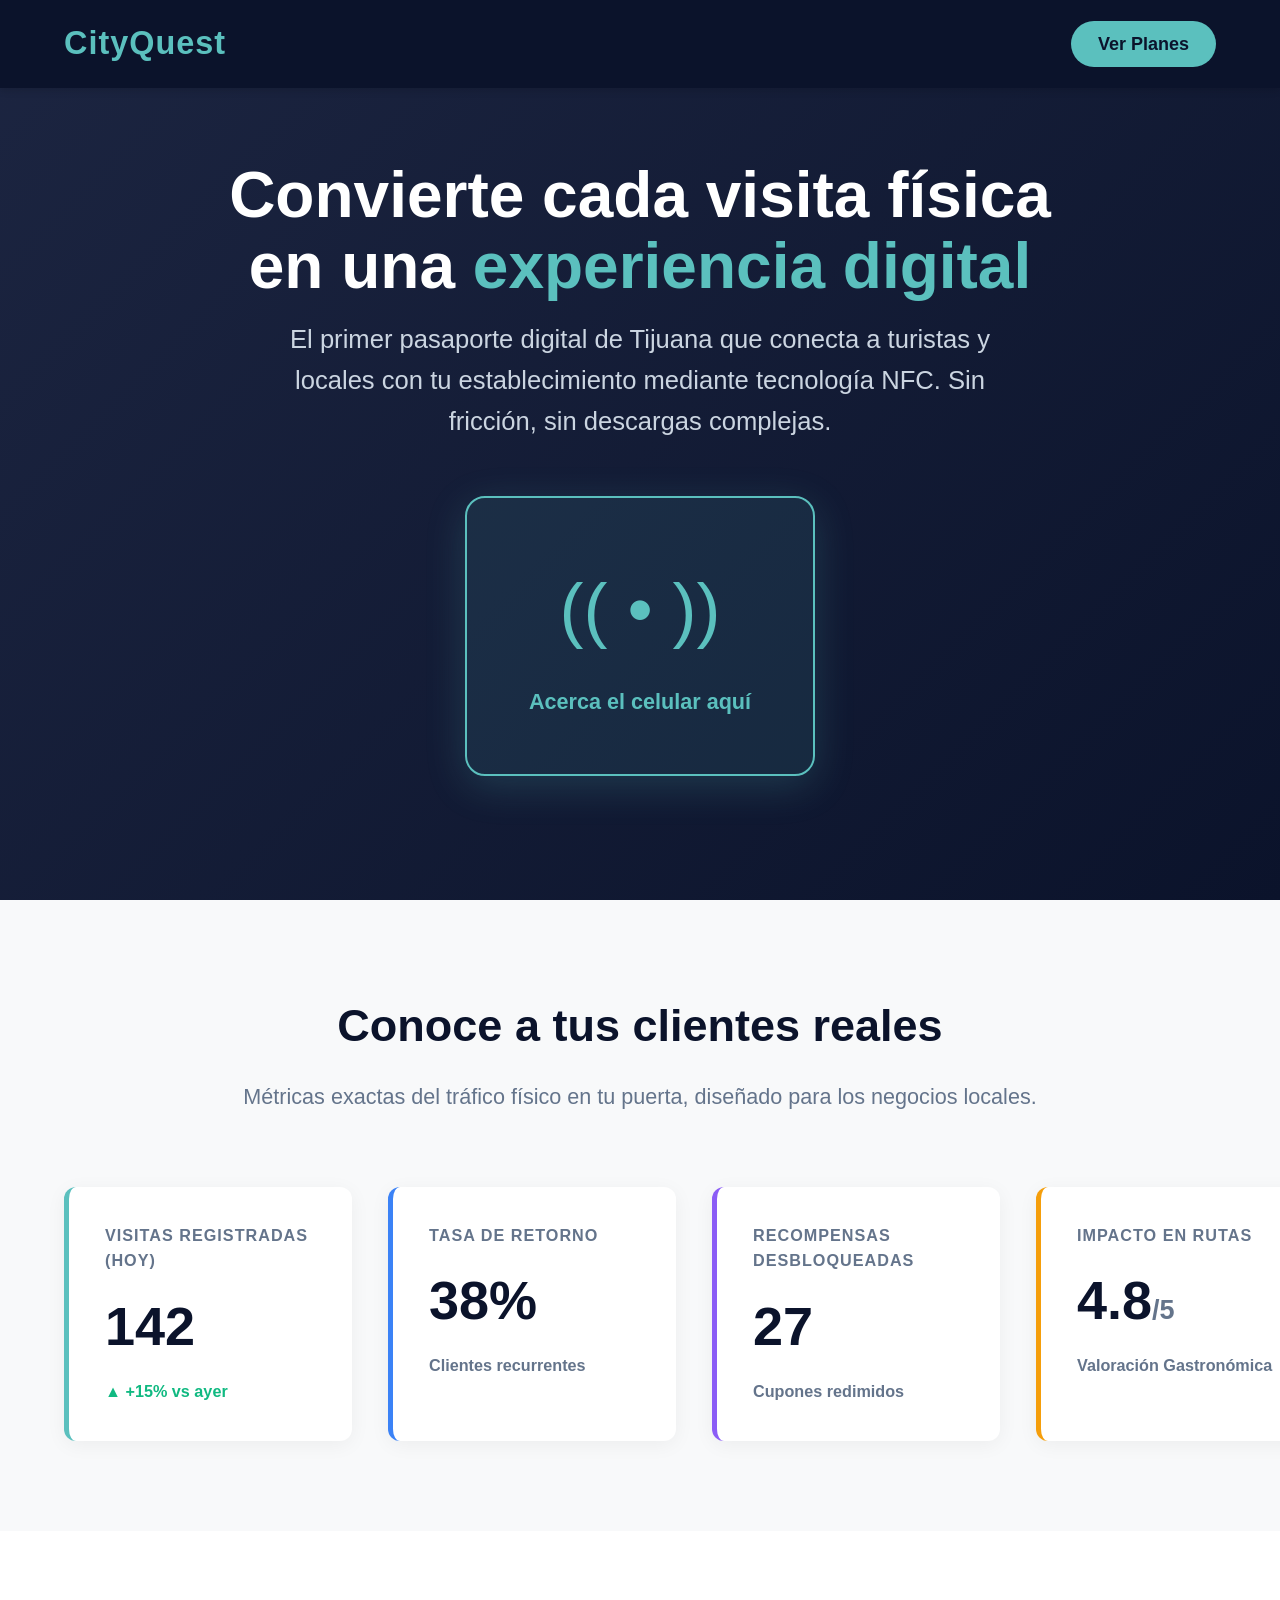
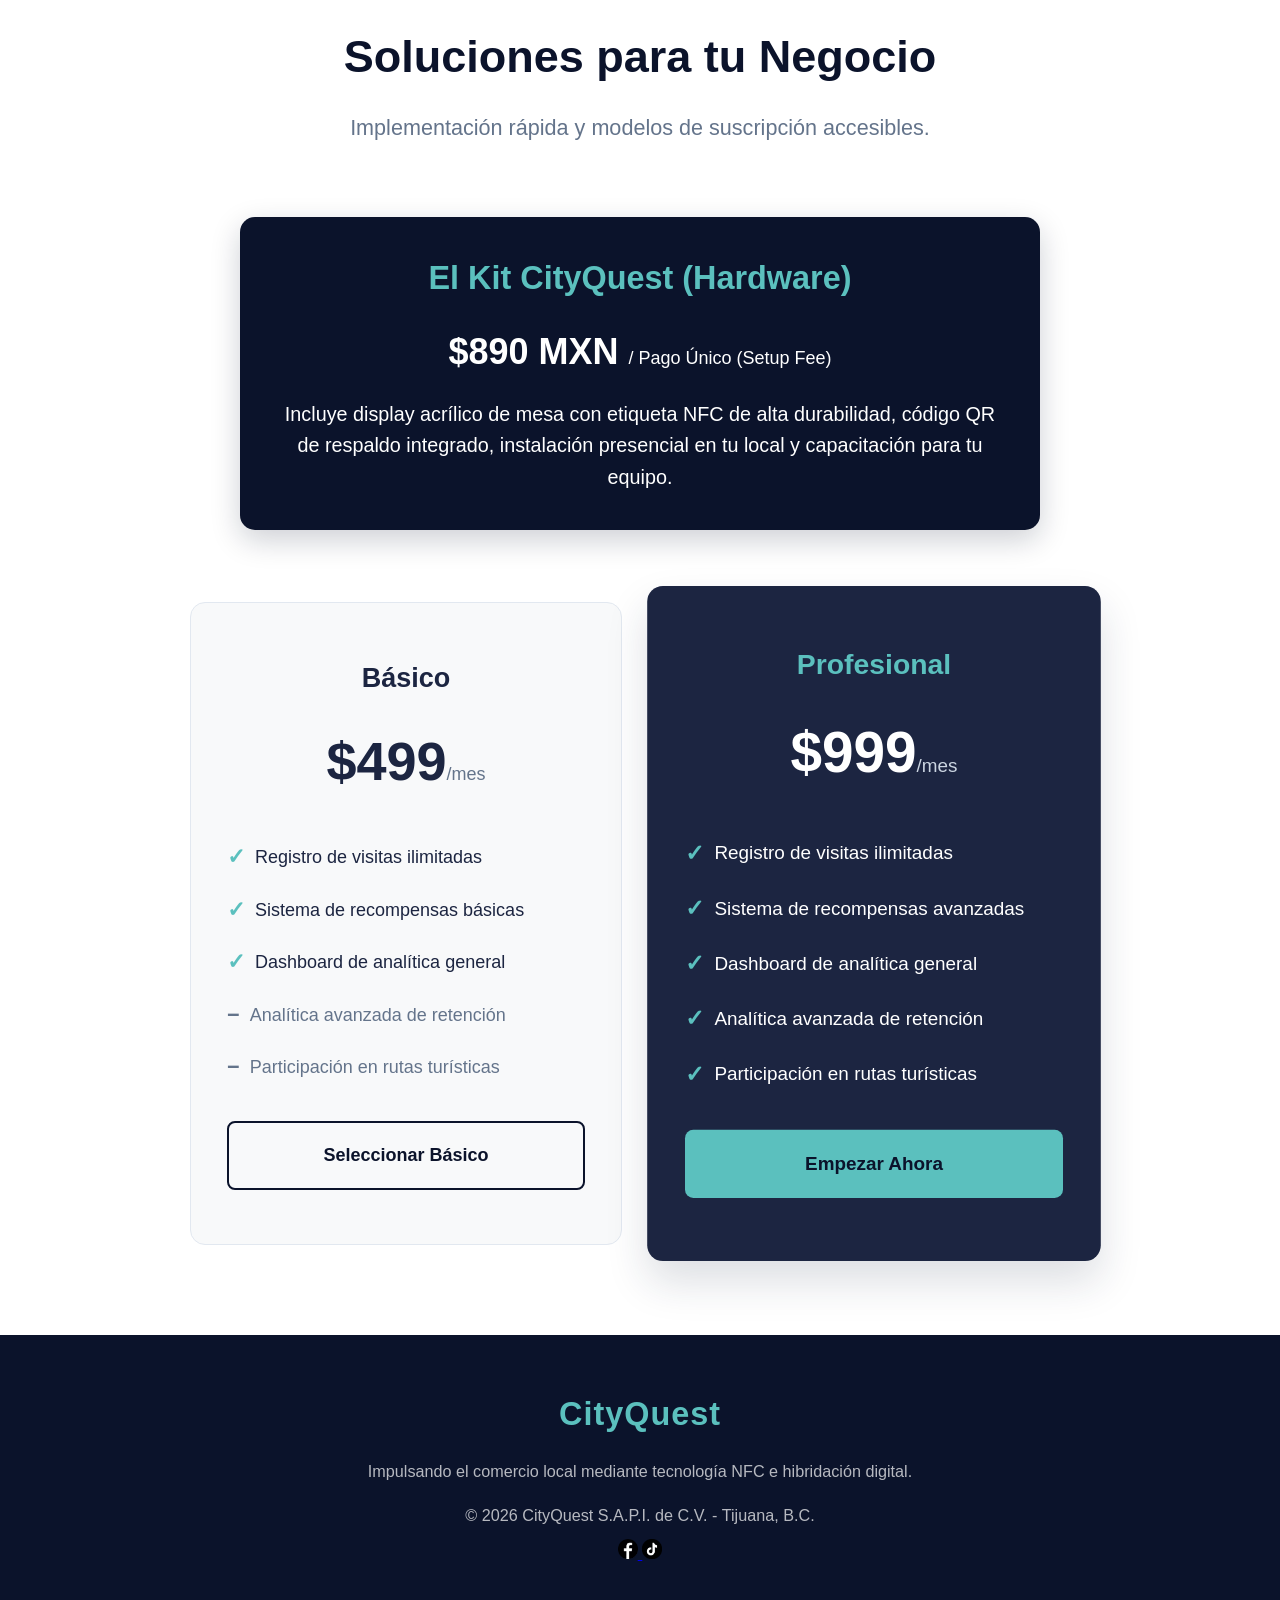
==== index.html @ 2e4a4390 "aumento tam fuente, ajustes responsive" ====
<!DOCTYPE html>
<html lang="es">
<head>
    <meta charset="UTF-8">
    <meta name="viewport" content="width=device-width, initial-scale=1.0">
    <title>CityQuest | Pasaporte Digital para Establecimientos</title>
    <style>
        /* Variables de color y fuentes */
        :root {
            --primary-dark: #0b132b;
            --secondary-dark: #1c2541;
            --accent-teal: #5bc0be;
            --text-light: #ffffff;
            --text-dark: #1c2541;
            --bg-light: #f8f9fa;
            --card-bg: #ffffff;
            --success: #10b981;
            --gray-text: #64748b;
        }

        * {
            margin: 0;
            padding: 0;
            box-sizing: border-box;
            font-family: 'Segoe UI', Roboto, Helvetica, Arial, sans-serif;
        }

        body {
            background-color: var(--bg-light);
            color: var(--text-dark);
            line-height: 1.6;
            overflow-x: hidden;
        }

        /* --- Navbar --- */
        nav {
            background-color: var(--primary-dark);
            padding: 1rem 5%;
            display: flex;
            justify-content: space-between;
            align-items: center;
            position: fixed;
            width: 100%;
            top: 0;
            z-index: 1000;
            box-shadow: 0 4px 6px rgba(0,0,0,0.1);
        }

        .logo {
            font-size: 1.8rem;
            font-weight: 800;
            color: var(--accent-teal);
            text-decoration: none;
            letter-spacing: 1px;
        }

        .nav-cta {
            background-color: var(--accent-teal);
            color: var(--primary-dark);
            padding: 0.5rem 1.5rem;
            border-radius: 50px;
            text-decoration: none;
            font-weight: 600;
            transition: all 0.3s ease;
        }

        .nav-cta:hover {
            background-color: #4eb0ae;
            transform: translateY(-2px);
        }

        /* --- Hero Section --- */
        .hero {
            background: linear-gradient(135deg, var(--secondary-dark) 0%, var(--primary-dark) 100%);
            min-height: 100vh;
            display: flex;
            flex-direction: column;
            justify-content: center;
            align-items: center;
            text-align: center;
            padding: 6rem 5% 4rem;
            color: var(--text-light);
        }

        .hero h1 {
            font-size: clamp(2.5rem, 5vw, 4.5rem);
            margin-bottom: 1rem;
            line-height: 1.1;
        }

        .hero h1 span {
            color: var(--accent-teal);
        }

        .hero p {
            font-size: clamp(1.1rem, 2vw, 1.5rem);
            max-width: 700px;
            margin-bottom: 3rem;
            font-weight: 300;
            color: #cbd5e1;
        }

        /* Simulación NFC Animada */
        .nfc-demo {
            background: rgba(91, 192, 190, 0.1);
            border: 2px solid var(--accent-teal);
            border-radius: 20px;
            padding: 3rem;
            width: 100%;
            max-width: 350px;
            display: flex;
            flex-direction: column;
            align-items: center;
            box-shadow: 0 10px 40px rgba(91, 192, 190, 0.2);
            position: relative;
            overflow: hidden;
        }

        .nfc-demo::before {
            content: '';
            position: absolute;
            top: 0;
            left: -100%;
            width: 50%;
            height: 100%;
            background: linear-gradient(to right, transparent, rgba(255,255,255,0.1), transparent);
            transform: skewX(-20deg);
            animation: shine 3s infinite;
        }

        @keyframes shine {
            0% { left: -100%; }
            20% { left: 200%; }
            100% { left: 200%; }
        }

        .nfc-icon {
            font-size: 4rem;
            color: var(--accent-teal);
            margin-bottom: 1rem;
            animation: pulse 2s infinite;
        }

        @keyframes pulse {
            0% { transform: scale(1); opacity: 1; }
            50% { transform: scale(1.1); opacity: 0.8; }
            100% { transform: scale(1); opacity: 1; }
        }

        .nfc-text {
            font-size: 1.2rem;
            font-weight: 600;
            color: var(--accent-teal);
        }

        /* --- Dashboard Section --- */
        .dashboard-section {
            padding: 5rem 5%;
            max-width: 1440px;
            margin: 0 auto;
        }

        .section-title {
            text-align: center;
            font-size: 2.5rem;
            margin-bottom: 1rem;
            color: var(--primary-dark);
        }

        .section-subtitle {
            text-align: center;
            font-size: 1.2rem;
            color: var(--gray-text);
            margin-bottom: 4rem;
        }

        .metrics-grid {
            display: grid;
            grid-template-columns: repeat(auto-fit, minmax(250px, 1fr));
            gap: 2rem;
        }

        .metric-card {
            background-color: var(--card-bg);
            padding: 2rem;
            border-radius: 12px;
            box-shadow: 0 4px 20px rgba(0,0,0,0.05);
            border-left: 5px solid var(--accent-teal);
            transition: transform 0.3s ease;
        }

        @media (min-width: 1024px) {
            html {
                font-size: 112.5%;
            }

            .hardware-banner {
                max-width: 1000px;
            }

            .pricing-grid {
                max-width: 1100px;
            }

            .metrics-grid{
                grid-template-columns: repeat(4, 25%);
            }
        }

        .metric-card:hover {
            transform: translateY(-5px);
        }

        .metric-card.blue { border-left-color: #3b82f6; }
        .metric-card.purple { border-left-color: #8b5cf6; }
        .metric-card.orange { border-left-color: #f59e0b; }

        .m-label {
            font-size: 0.9rem;
            text-transform: uppercase;
            letter-spacing: 1px;
            color: var(--gray-text);
            font-weight: 600;
        }

        .m-value {
            font-size: 3rem;
            font-weight: 800;
            color: var(--primary-dark);
            margin: 0.5rem 0;
        }

        .m-subtext {
            font-size: 0.9rem;
            color: var(--success);
            font-weight: 600;
        }
        
        .m-subtext.neutral { color: var(--gray-text); }

        /* --- Hardware & Pricing Section --- */
        .pricing-section {
            background-color: var(--card-bg);
            padding: 5rem 5%;
        }

        .hardware-banner {
            background-color: var(--primary-dark);
            color: var(--text-light);
            max-width: 800px;
            margin: 0 auto 4rem;
            padding: 2rem;
            border-radius: 15px;
            text-align: center;
            box-shadow: 0 10px 30px rgba(11, 19, 43, 0.2);
        }

        .hardware-banner h3 {
            color: var(--accent-teal);
            font-size: 1.8rem;
            margin-bottom: 1rem;
        }

        .hardware-banner p {
            font-size: 1.1rem;
            font-weight: 300;
        }

        .hardware-price {
            font-size: 2rem;
            font-weight: 700;
            margin: 1rem 0;
        }

        .pricing-grid {
            display: grid;
            grid-template-columns: repeat(auto-fit, minmax(300px, 1fr));
            gap: 2rem;
            max-width: 900px;
            margin: 0 auto;
        }

        .pricing-card {
            border: 1px solid #e2e8f0;
            border-radius: 15px;
            padding: 3rem 2rem;
            text-align: center;
            background-color: var(--bg-light);
            transition: all 0.3s ease;
        }

        .pricing-card.premium {
            background-color: var(--secondary-dark);
            color: var(--text-light);
            transform: scale(1.05);
            box-shadow: 0 20px 40px rgba(28, 37, 65, 0.15);
            border: none;
        }

        .plan-name {
            font-size: 1.5rem;
            font-weight: 700;
            margin-bottom: 1rem;
        }

        .pricing-card.premium .plan-name { color: var(--accent-teal); }

        .plan-price {
            font-size: 3rem;
            font-weight: 800;
            margin-bottom: 2rem;
        }

        .plan-price span {
            font-size: 1rem;
            font-weight: 400;
            color: var(--gray-text);
        }

        .pricing-card.premium .plan-price span { color: #cbd5e1; }

        .features-list {
            list-style: none;
            text-align: left;
            margin-bottom: 2rem;
        }

        .features-list li {
            margin-bottom: 1rem;
            display: flex;
            align-items: center;
        }

        .features-list li::before {
            content: '✓';
            color: var(--accent-teal);
            font-weight: bold;
            margin-right: 10px;
            font-size: 1.2rem;
        }

        .features-list li.disabled { color: var(--gray-text); }
        .pricing-card.premium .features-list li.disabled { color: #cbd5e1; }
        
        .features-list li.disabled::before {
            content: '−';
            color: var(--gray-text);
        }

        .btn {
            display: inline-block;
            width: 100%;
            padding: 1rem;
            border-radius: 8px;
            text-decoration: none;
            font-weight: 600;
            transition: all 0.3s ease;
        }

        .btn-outline {
            border: 2px solid var(--primary-dark);
            color: var(--primary-dark);
        }

        .btn-outline:hover {
            background-color: var(--primary-dark);
            color: var(--text-light);
        }

        .btn-solid {
            background-color: var(--accent-teal);
            color: var(--primary-dark);
        }

        .btn-solid:hover {
            background-color: #4eb0ae;
        }

        /* --- Footer --- */
   
        footer {
            background-color: var(--primary-dark);
            color: var(--text-light);
            text-align: center;
            padding: 3rem 5%;
            font-size: 0.9rem;
            display: flex;
            flex-direction: column;
        }

        .redes{
            display: flex;
        }

        a img{
            margin-top: 10px;
            width: 20px;
            height: 20px;
        }

        footer p { opacity: 0.7; }

        /* --- Responsive Design --- */
        @media (max-width: 768px) {
            .pricing-card.premium {
                transform: scale(1);
            }
            .hero h1 {
                font-size: 2.5rem;
            }
            .checkout-grid {
                grid-template-columns: 1fr;
            }
        }

        /* --- Páginas de Contratación / Checkout (Vistas Secundarias) --- */
        .plan-page {
            min-height: 100vh;
            padding: 7rem 5% 4rem;
            background-color: var(--bg-light);
        }

        .plan-page-container {
            max-width: 1200px;
            margin: 0 auto;
        }

        .back-link {
            display: inline-flex;
            align-items: center;
            gap: 0.5rem;
            color: var(--primary-dark);
            text-decoration: none;
            font-weight: 600;
            margin-bottom: 1.5rem;
            padding: 0.5rem 1rem;
            border-radius: 8px;
            background-color: #e2e8f0;
            transition: background-color 0.2s ease;
        }

        .back-link:hover {
            background-color: #cbd5e1;
        }

        .checkout-grid {
            display: grid;
            grid-template-columns: 1fr 1.2fr;
            gap: 2.5rem;
            align-items: start;
        }

        .summary-box {
            background-color: var(--card-bg);
            border-radius: 16px;
            padding: 2rem;
            box-shadow: 0 10px 30px rgba(0, 0, 0, 0.06);
            border-top: 6px solid var(--accent-teal);
        }

        .summary-box.pro-theme {
            background-color: var(--secondary-dark);
            color: var(--text-light);
            border-top: 6px solid var(--accent-teal);
        }

        .plan-badge {
            display: inline-block;
            padding: 0.35rem 0.9rem;
            border-radius: 50px;
            font-size: 0.8rem;
            font-weight: 700;
            text-transform: uppercase;
            letter-spacing: 0.5px;
            margin-bottom: 1rem;
            background-color: rgba(91, 192, 190, 0.2);
            color: var(--primary-dark);
        }

        .summary-box.pro-theme .plan-badge {
            background-color: var(--accent-teal);
            color: var(--primary-dark);
        }

        .breakdown-list {
            margin: 1.5rem 0;
            padding: 1.2rem 0;
            border-top: 1px solid #e2e8f0;
            border-bottom: 1px solid #e2e8f0;
        }

        .summary-box.pro-theme .breakdown-list {
            border-color: rgba(255, 255, 255, 0.15);
        }

        .breakdown-item {
            display: flex;
            justify-content: space-between;
            margin-bottom: 0.8rem;
            font-size: 0.95rem;
        }

        .breakdown-total {
            display: flex;
            justify-content: space-between;
            font-size: 1.35rem;
            font-weight: 800;
            margin-top: 1rem;
            padding-top: 0.8rem;
            border-top: 2px dashed #cbd5e1;
        }

        .summary-box.pro-theme .breakdown-total {
            border-color: rgba(255, 255, 255, 0.25);
            color: var(--accent-teal);
        }

        .form-box {
            background-color: var(--card-bg);
            border-radius: 16px;
            padding: 2.5rem;
            box-shadow: 0 10px 30px rgba(0, 0, 0, 0.06);
        }

        .form-box h2 {
            font-size: 1.75rem;
            color: var(--primary-dark);
            margin-bottom: 0.5rem;
        }

        .form-box p {
            color: var(--gray-text);
            margin-bottom: 1.8rem;
            font-size: 0.95rem;
        }

        .form-group {
            margin-bottom: 1.25rem;
        }

        .form-group label {
            display: block;
            font-weight: 600;
            font-size: 0.9rem;
            margin-bottom: 0.4rem;
            color: var(--primary-dark);
        }

        .form-control {
            width: 100%;
            padding: 0.85rem 1rem;
            border: 1.5px solid #cbd5e1;
            border-radius: 10px;
            font-size: 1rem;
            color: var(--text-dark);
            background-color: #ffffff;
            transition: border-color 0.2s ease;
        }

        .form-control:focus {
            outline: none;
            border-color: var(--accent-teal);
        }

        .btn-submit {
            width: 100%;
            padding: 1rem;
            border: none;
            border-radius: 10px;
            background-color: var(--primary-dark);
            color: var(--text-light);
            font-size: 1.05rem;
            font-weight: 700;
            cursor: pointer;
            transition: all 0.25s ease;
            margin-top: 0.5rem;
        }

        .btn-submit:hover {
            background-color: var(--secondary-dark);
            transform: translateY(-2px);
        }

        .btn-submit.teal {
            background-color: var(--accent-teal);
            color: var(--primary-dark);
        }

        .btn-submit.teal:hover {
            background-color: #4eb0ae;
        }

        .confirmation-card {
            display: none;
            background-color: #ecfdf5;
            border: 2px solid var(--success);
            border-radius: 12px;
            padding: 1.8rem;
            text-align: center;
            margin-top: 1rem;
        }

        .confirmation-card h3 {
            color: #065f46;
            font-size: 1.35rem;
            margin-bottom: 0.6rem;
        }

        .confirmation-card p {
            color: #047857;
            margin-bottom: 1.2rem;
        }

        .whatsapp-btn {
            display: inline-block;
            background-color: #25d366;
            color: #ffffff;
            padding: 0.85rem 1.5rem;
            border-radius: 10px;
            text-decoration: none;
            font-weight: 700;
            transition: opacity 0.2s ease;
        }

        .whatsapp-btn:hover {
            opacity: 0.9;
        }
    </style>
</head>
<body>

    <!-- Navegación -->
    <nav>
        <a href="#" class="logo" onclick="navigateTo('home', event)">CityQuest</a>
        <a href="#planes" id="nav-action-btn" class="nav-cta" onclick="navigateTo('home', event, 'planes')">Ver Planes</a>
    </nav>

    <!-- VISTA PRINCIPAL: Catálogo Comercial -->
    <main id="view-home">
    <!-- Sección Hero (El Gancho) -->
    <section class="hero">
        <h1>Convierte cada visita física<br>en una <span>experiencia digital</span></h1>
        <p>El primer pasaporte digital de Tijuana que conecta a turistas y locales con tu establecimiento mediante tecnología NFC. Sin fricción, sin descargas complejas.</p>
        
        <div class="nfc-demo">
            <div class="nfc-icon">(( • ))</div>
            <div class="nfc-text">Acerca el celular aquí</div>
        </div>
    </section>

    <!-- Sección Dashboard (La Propuesta de Valor B2B) -->
    <section class="dashboard-section">
        <h2 class="section-title">Conoce a tus clientes reales</h2>
        <p class="section-subtitle">Métricas exactas del tráfico físico en tu puerta, diseñado para los negocios locales.</p>
        
        <div class="metrics-grid">
            <div class="metric-card">
                <div class="m-label">Visitas Registradas (Hoy)</div>
                <div class="m-value">142</div>
                <div class="m-subtext">▲ +15% vs ayer</div>
            </div>
            
            <div class="metric-card blue">
                <div class="m-label">Tasa de Retorno</div>
                <div class="m-value">38%</div>
                <div class="m-subtext neutral">Clientes recurrentes</div>
            </div>
            
            <div class="metric-card purple">
                <div class="m-label">Recompensas Desbloqueadas</div>
                <div class="m-value">27</div>
                <div class="m-subtext neutral">Cupones redimidos</div>
            </div>
            
            <div class="metric-card orange">
                <div class="m-label">Impacto en Rutas</div>
                <div class="m-value">4.8<span style="font-size: 1.5rem; color:#64748b">/5</span></div>
                <div class="m-subtext neutral">Valoración Gastronómica</div>
            </div>
        </div>
    </section>

    <!-- Sección Planes y Hardware -->
    <section id="planes" class="pricing-section">
        <h2 class="section-title">Soluciones para tu Negocio</h2>
        <p class="section-subtitle">Implementación rápida y modelos de suscripción accesibles.</p>

        <!-- Banner del Hardware (Costo Único) -->
        <div class="hardware-banner">
            <h3>El Kit CityQuest (Hardware)</h3>
            <div class="hardware-price">$890 MXN <span style="font-size: 1rem; font-weight: 300;">/ Pago Único (Setup Fee)</span></div>
            <p>Incluye display acrílico de mesa con etiqueta NFC de alta durabilidad, código QR de respaldo integrado, instalación presencial en tu local y capacitación para tu equipo.</p>
        </div>

        <!-- Tabla de Precios (Suscripciones) -->
        <div class="pricing-grid">
            <!-- Plan Básico -->
            <div class="pricing-card">
                <div class="plan-name">Básico</div>
                <div class="plan-price">$499<span>/mes</span></div>
                <ul class="features-list">
                    <li>Registro de visitas ilimitadas</li>
                    <li>Sistema de recompensas básicas</li>
                    <li>Dashboard de analítica general</li>
                    <li class="disabled">Analítica avanzada de retención</li>
                    <li class="disabled">Participación en rutas turísticas</li>
                </ul>
                <a href="#plan-basico" class="btn btn-outline" onclick="navigateTo('basico', event)">Seleccionar Básico</a>
            </div>

            <!-- Plan Profesional -->
            <div class="pricing-card premium">
                <div class="plan-name">Profesional</div>
                <div class="plan-price">$999<span>/mes</span></div>
                <ul class="features-list">
                    <li>Registro de visitas ilimitadas</li>
                    <li>Sistema de recompensas avanzadas</li>
                    <li>Dashboard de analítica general</li>
                    <li>Analítica avanzada de retención</li>
                    <li>Participación en rutas turísticas</li>
                </ul>
                <a href="#plan-profesional" class="btn btn-solid" onclick="navigateTo('profesional', event)">Empezar Ahora</a>
            </div>
        </div>
    </section>
    </main>

    <!-- PÁGINA 1: Conexión con botón "Seleccionar Básico" -->
    <section id="view-basico" class="plan-page" style="display: none;">
        <div class="plan-page-container">
            <a href="#" class="back-link" onclick="navigateTo('home', event)">&larr; Volver al catálogo principal</a>

            <div class="checkout-grid">
                <!-- Resumen del Plan Básico -->
                <div class="summary-box">
                    <span class="plan-badge">Plan Básico &bull; PyME Local</span>
                    <h2 style="font-size: 2rem; margin-bottom: 0.5rem;">CityQuest Básico</h2>
                    <p style="color: var(--gray-text); font-size: 0.95rem;">Ideal para cafeterías, restaurantes y comercios que buscan digitalizar su programa de lealtad.</p>

                    <div class="breakdown-list">
                        <div class="breakdown-item">
                            <span>Suscripción mensual</span>
                            <strong>$499 MXN / mes</strong>
                        </div>
                        <div class="breakdown-item">
                            <span>Kit CityQuest (Acrílico NFC + QR)</span>
                            <strong>$890 MXN (único)</strong>
                        </div>
                        <div class="breakdown-item" style="color: var(--success);">
                            <span>Instalación y capacitación en Tijuana</span>
                            <strong>Incluido</strong>
                        </div>
                        <div class="breakdown-total">
                            <span>Inversión Inicial</span>
                            <span>$1,389 MXN</span>
                        </div>
                    </div>

                    <ul class="features-list" style="margin-bottom: 0;">
                        <li>Registro de visitas ilimitadas con NFC/QR</li>
                        <li>Sistema de recompensas básicas</li>
                        <li>Dashboard de analítica general</li>
                    </ul>
                </div>

                <!-- Formulario de Registro Plan Básico -->
                <div class="form-box">
                    <h2>Activa tu Plan Básico</h2>
                    <p>Completa los datos de tu establecimiento en Tijuana para programar la entrega e instalación de tu Kit NFC.</p>

                    <form id="form-basico" onsubmit="handlePlanSubmit(event, 'Básico ($499/mes)')">
                        <div class="form-group">
                            <label for="basico-negocio">Nombre del establecimiento</label>
                            <input type="text" id="basico-negocio" class="form-control" placeholder="Ej. Café de la Flor" required>
                        </div>

                        <div class="form-group">
                            <label for="basico-giro">Giro del negocio</label>
                            <select id="basico-giro" class="form-control" required>
                                <option value="">Selecciona una opción...</option>
                                <option value="Cafetería">Cafetería / Repostería</option>
                                <option value="Restaurante">Restaurante</option>
                                <option value="Bar / Cervecería">Bar / Cervecería artesanal</option>
                                <option value="Museo / Galería">Museo / Espacio cultural</option>
                                <option value="Comercio local">Otro comercio local</option>
                            </select>
                        </div>

                        <div class="form-group">
                            <label for="basico-zona">Zona o colonia en Tijuana</label>
                            <input type="text" id="basico-zona" class="form-control" placeholder="Ej. Zona Río, Playas, Centro, Otay..." required>
                        </div>

                        <div class="form-group">
                            <label for="basico-contacto">Nombre del encargado o dueño</label>
                            <input type="text" id="basico-contacto" class="form-control" placeholder="Tu nombre completo" required>
                        </div>

                        <div class="form-group">
                            <label for="basico-telefono">Teléfono / WhatsApp de contacto</label>
                            <input type="tel" id="basico-telefono" class="form-control" placeholder="664 000 0000" required>
                        </div>

                        <button type="submit" class="btn-submit">Solicitar Plan Básico e Instalación</button>
                    </form>

                    <div id="confirm-basico" class="confirmation-card">
                        <h3>¡Solicitud registrada con éxito!</h3>
                        <p id="confirm-basico-msg"></p>
                        <a id="wa-basico-link" href="#" target="_blank" rel="noopener noreferrer" class="whatsapp-btn">Confirmar por WhatsApp</a>
                    </div>
                </div>
            </div>
        </div>
    </section>

    <!-- PÁGINA 2: Conexión con botón "Empezar Ahora" (Plan Profesional) -->
    <section id="view-profesional" class="plan-page" style="display: none;">
        <div class="plan-page-container">
            <a href="#" class="back-link" onclick="navigateTo('home', event)">&larr; Volver al catálogo principal</a>

            <div class="checkout-grid">
                <!-- Resumen del Plan Profesional -->
                <div class="summary-box pro-theme">
                    <span class="plan-badge">Plan Profesional &bull; Recomendado</span>
                    <h2 style="font-size: 2rem; margin-bottom: 0.5rem;">CityQuest Profesional</h2>
                    <p style="color: #cbd5e1; font-size: 0.95rem;">Maximiza la atracción de turistas y residentes integrando tu negocio en las rutas oficiales de Tijuana.</p>

                    <div class="breakdown-list">
                        <div class="breakdown-item">
                            <span>Suscripción mensual</span>
                            <strong>$999 MXN / mes</strong>
                        </div>
                        <div class="breakdown-item">
                            <span>Kit CityQuest (Acrílico NFC + QR)</span>
                            <strong>$890 MXN (único)</strong>
                        </div>
                        <div class="breakdown-item" style="color: var(--accent-teal);">
                            <span>Alta prioritaria en rutas turísticas</span>
                            <strong>Incluido</strong>
                        </div>
                        <div class="breakdown-total">
                            <span>Inversión Inicial</span>
                            <span>$1,889 MXN</span>
                        </div>
                    </div>

                    <ul class="features-list" style="margin-bottom: 0;">
                        <li>Todo lo incluido en el Plan Básico</li>
                        <li>Analítica avanzada de retención y horarios pico</li>
                        <li>Participación destacada en rutas gastronómicas y culturales</li>
                        <li>Campañas de recompensas multinivel</li>
                    </ul>
                </div>

                <!-- Formulario de Registro / Demo Plan Profesional -->
                <div class="form-box">
                    <h2>Empieza Ahora con CityQuest</h2>
                    <p>Agenda una demostración en vivo en tu local o inicia directamente tu incorporación al Plan Profesional.</p>

                    <form id="form-profesional" onsubmit="handlePlanSubmit(event, 'Profesional ($999/mes)')">
                        <div class="form-group">
                            <label for="pro-modalidad">¿Cómo deseas comenzar?</label>
                            <select id="pro-modalidad" class="form-control" required>
                                <option value="Contratación directa + Instalación de Kit">Contratación directa + Instalación de Kit NFC</option>
                                <option value="Demostración gratuita en mi establecimiento">Agendar demostración gratuita de 15 min en mi local</option>
                            </select>
                        </div>

                        <div class="form-group">
                            <label for="pro-negocio">Nombre del establecimiento</label>
                            <input type="text" id="pro-negocio" class="form-control" placeholder="Ej. Restaurante Baja Cocina" required>
                        </div>

                        <div class="form-group">
                            <label for="pro-zona">Zona o colonia en Tijuana</label>
                            <input type="text" id="pro-zona" class="form-control" placeholder="Ej. Av. Revolución, Zona Río, Chapultepec..." required>
                        </div>

                        <div class="form-group">
                            <label for="pro-contacto">Nombre del encargado o dueño</label>
                            <input type="text" id="pro-contacto" class="form-control" placeholder="Tu nombre completo" required>
                        </div>

                        <div class="form-group">
                            <label for="pro-telefono">Teléfono / WhatsApp de contacto</label>
                            <input type="tel" id="pro-telefono" class="form-control" placeholder="664 000 0000" required>
                        </div>

                        <button type="submit" class="btn-submit teal">Continuar con Plan Profesional</button>
                    </form>

                    <div id="confirm-profesional" class="confirmation-card">
                        <h3>¡Excelente decisión! Tu solicitud está lista</h3>
                        <p id="confirm-profesional-msg"></p>
                        <a id="wa-profesional-link" href="#" target="_blank" rel="noopener noreferrer" class="whatsapp-btn">Enviar ficha por WhatsApp</a>
                    </div>
                </div>
            </div>
        </div>
    </section>

    <!-- Footer -->
    <footer>
        <h2 class="logo" style="margin-bottom: 1rem;">CityQuest</h2>
        <p>Impulsando el comercio local mediante tecnología NFC e hibridación digital.</p>
        <p style="margin-top: 1rem;">&copy; 2026 CityQuest S.A.P.I. de C.V. - Tijuana, B.C.</p>
        <div clss="redes">
            <a href="https://www.facebook.com/story.php?story_fbid=1136397499380548&id=100090309247141" target="_blank">
                <img src="./img/facebook.png" alt="Facebook">
            </a>

            <a href="https://www.tiktok.com/@thebest.playlist/photo/7707848285150579989" target="_blank">
                <img src="./img/tiktok.png" alt="TikTok">
            </a>
        </div>
    </footer>

    <script>
        // Control de navegación entre el catálogo principal y las páginas de cada plan
        function navigateTo(view, event, anchorId) {
            if (event) event.preventDefault();

            const homeView = document.getElementById('view-home');
            const basicoView = document.getElementById('view-basico');
            const proView = document.getElementById('view-profesional');
            const navActionBtn = document.getElementById('nav-action-btn');

            homeView.style.display = 'none';
            basicoView.style.display = 'none';
            proView.style.display = 'none';

            if (view === 'basico') {
                basicoView.style.display = 'block';
                navActionBtn.textContent = 'Volver al Catálogo';
                window.location.hash = 'plan-basico';
                window.scrollTo({ top: 0, behavior: 'smooth' });
            } else if (view === 'profesional') {
                proView.style.display = 'block';
                navActionBtn.textContent = 'Volver al Catálogo';
                window.location.hash = 'plan-profesional';
                window.scrollTo({ top: 0, behavior: 'smooth' });
            } else {
                homeView.style.display = 'block';
                navActionBtn.textContent = 'Ver Planes';
                if (anchorId) {
                    history.replaceState(null, '', '#' + anchorId);
                    const target = document.getElementById(anchorId);
                    if (target) target.scrollIntoView({ behavior: 'smooth' });
                } else {
                    history.replaceState(null, '', window.location.pathname);
                    window.scrollTo({ top: 0, behavior: 'smooth' });
                }
            }
        }

        // Sincronizar navegación con los botones Atrás/Adelante del navegador
        function syncViewFromHash() {
            const hash = window.location.hash;
            if (hash === '#plan-basico') {
                navigateTo('basico');
            } else if (hash === '#plan-profesional') {
                navigateTo('profesional');
            } else {
                navigateTo('home', null, hash === '#planes' ? 'planes' : null);
            }
        }

        window.addEventListener('hashchange', syncViewFromHash);
        window.addEventListener('DOMContentLoaded', syncViewFromHash);

        // Procesar formularios sin alertas nativas y generar enlace directo a WhatsApp
        function handlePlanSubmit(event, planName) {
            event.preventDefault();
            const isBasico = planName.includes('Básico');
            const prefix = isBasico ? 'basico' : 'pro';

            const negocio = document.getElementById(`${prefix}-negocio`).value.trim();
            const zona = document.getElementById(`${prefix}-zona`).value.trim();
            const contacto = document.getElementById(`${prefix}-contacto`).value.trim();
            const telefono = document.getElementById(`${prefix}-telefono`).value.trim();
            const extra = isBasico
                ? `Giro: ${document.getElementById('basico-giro').value}`
                : `Modalidad: ${document.getElementById('pro-modalidad').value}`;

            const formEl = document.getElementById(isBasico ? 'form-basico' : 'form-profesional');
            const confirmCard = document.getElementById(isBasico ? 'confirm-basico' : 'confirm-profesional');
            const confirmMsg = document.getElementById(isBasico ? 'confirm-basico-msg' : 'confirm-profesional-msg');
            const waLink = document.getElementById(isBasico ? 'wa-basico-link' : 'wa-profesional-link');

            formEl.style.display = 'none';
            confirmCard.style.display = 'block';
            confirmMsg.textContent = `Gracias, ${contacto}. Hemos preparado la ficha de ${negocio} (${zona}) para el Plan ${planName}. Un asesor comercial de CityQuest Tijuana se comunicará al ${telefono}.`;

            const mensajeWA = encodeURIComponent(
                `Hola equipo CityQuest, me interesa el Plan ${planName}.\n` +
                `• Negocio: ${negocio}\n` +
                `• Zona: ${zona}\n` +
                `• ${extra}\n` +
                `• Contacto: ${contacto} (${telefono})`
            );
            waLink.href = `https://wa.me/526640000000?text=${mensajeWA}`;
        }
    </script>
</body>
</html>
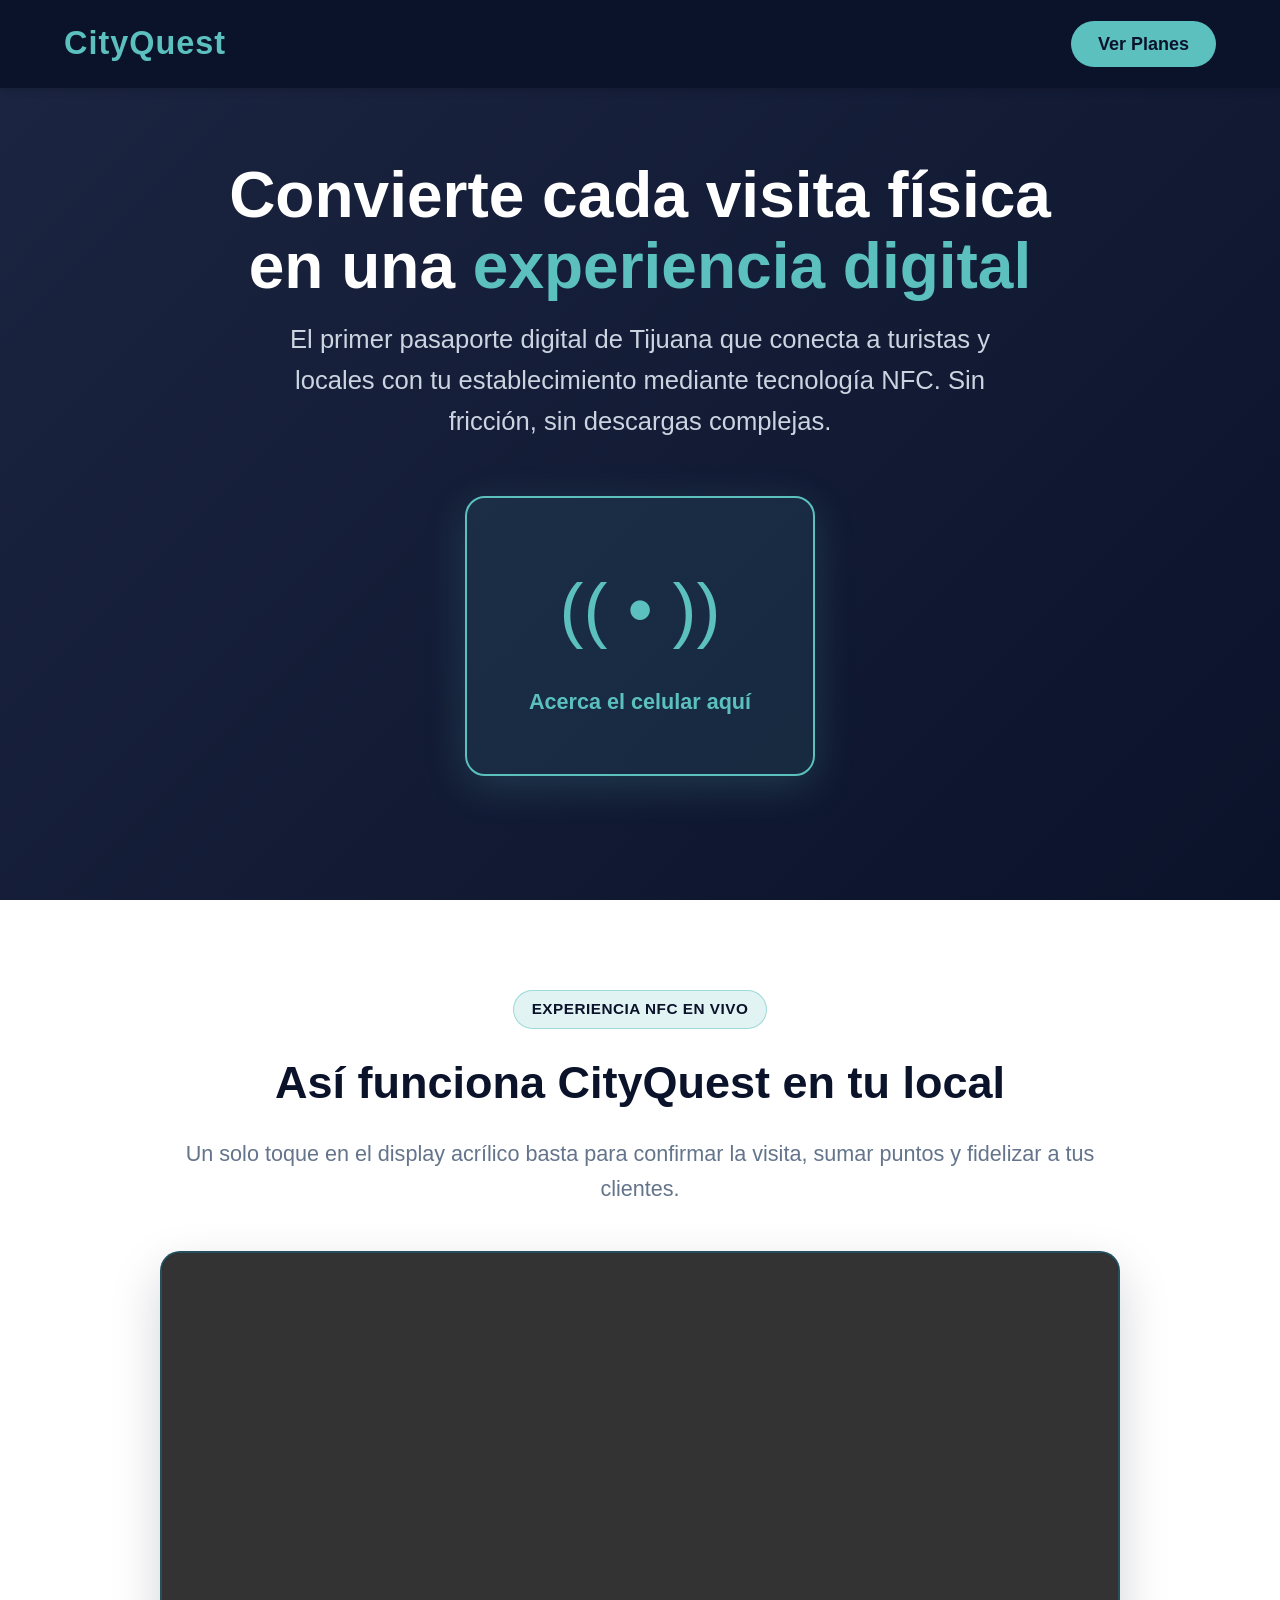
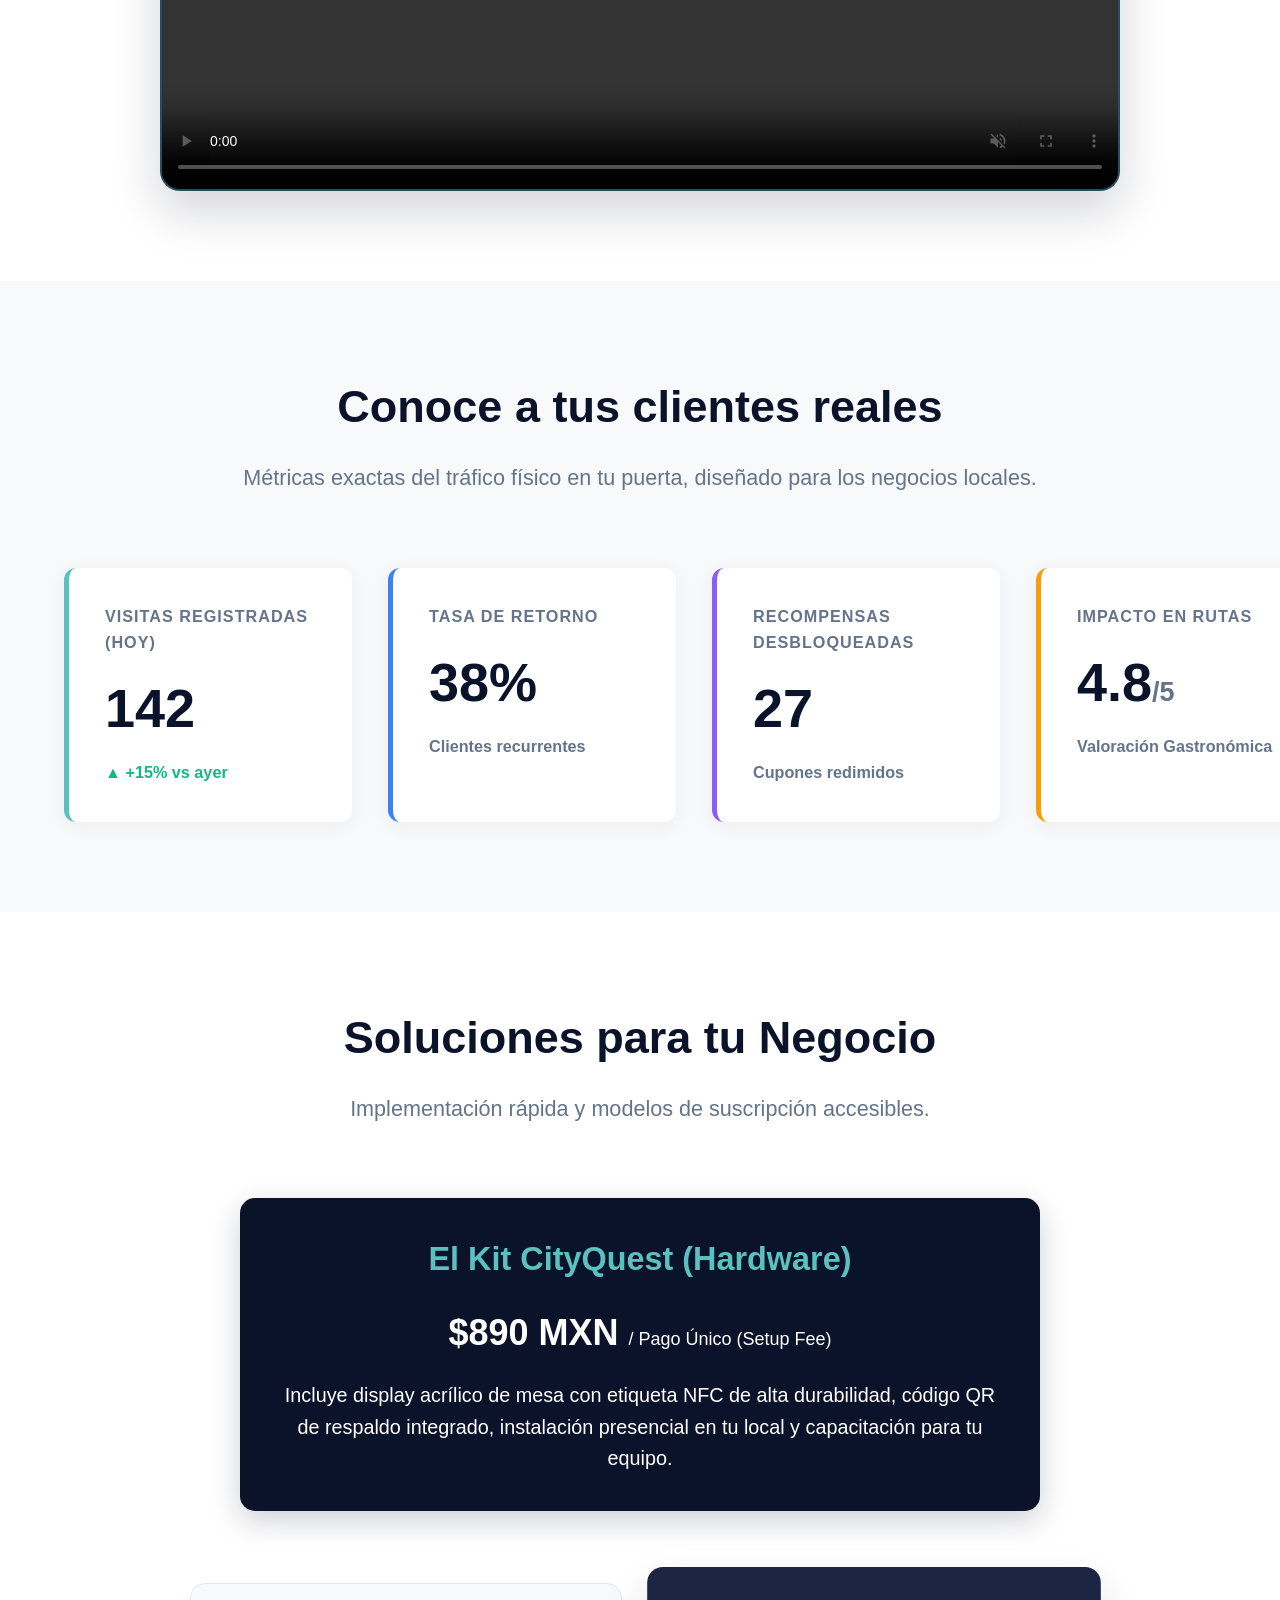
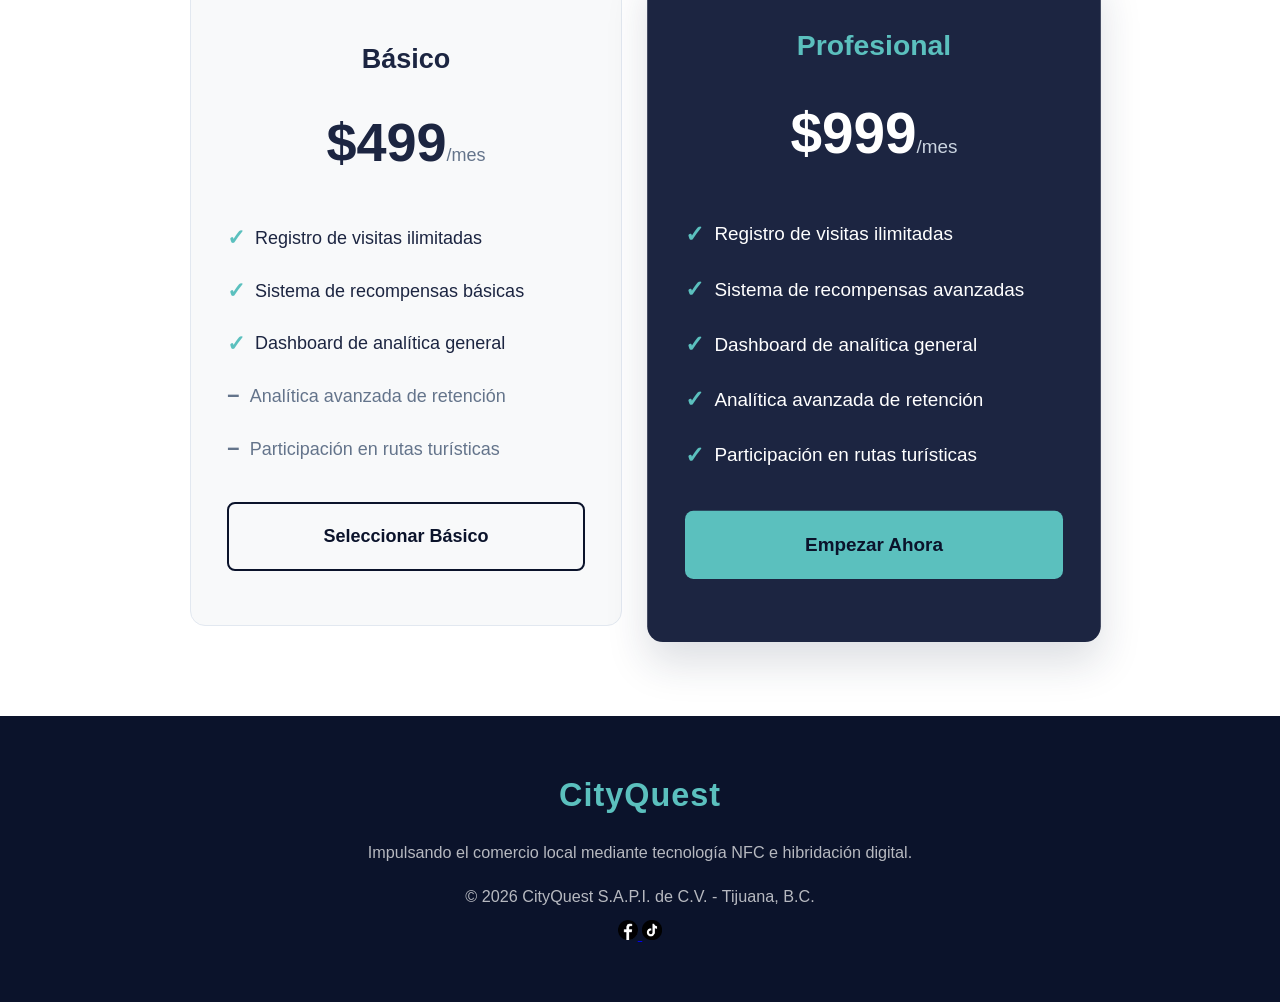
==== commit f273e7ec: "video-demostrativo" ====
--- a/index.html
+++ b/index.html
@@ -4,628 +4,7 @@
     <meta charset="UTF-8">
     <meta name="viewport" content="width=device-width, initial-scale=1.0">
     <title>CityQuest | Pasaporte Digital para Establecimientos</title>
-    <style>
-        /* Variables de color y fuentes */
-        :root {
-            --primary-dark: #0b132b;
-            --secondary-dark: #1c2541;
-            --accent-teal: #5bc0be;
-            --text-light: #ffffff;
-            --text-dark: #1c2541;
-            --bg-light: #f8f9fa;
-            --card-bg: #ffffff;
-            --success: #10b981;
-            --gray-text: #64748b;
-        }
-
-        * {
-            margin: 0;
-            padding: 0;
-            box-sizing: border-box;
-            font-family: 'Segoe UI', Roboto, Helvetica, Arial, sans-serif;
-        }
-
-        body {
-            background-color: var(--bg-light);
-            color: var(--text-dark);
-            line-height: 1.6;
-            overflow-x: hidden;
-        }
-
-        /* --- Navbar --- */
-        nav {
-            background-color: var(--primary-dark);
-            padding: 1rem 5%;
-            display: flex;
-            justify-content: space-between;
-            align-items: center;
-            position: fixed;
-            width: 100%;
-            top: 0;
-            z-index: 1000;
-            box-shadow: 0 4px 6px rgba(0,0,0,0.1);
-        }
-
-        .logo {
-            font-size: 1.8rem;
-            font-weight: 800;
-            color: var(--accent-teal);
-            text-decoration: none;
-            letter-spacing: 1px;
-        }
-
-        .nav-cta {
-            background-color: var(--accent-teal);
-            color: var(--primary-dark);
-            padding: 0.5rem 1.5rem;
-            border-radius: 50px;
-            text-decoration: none;
-            font-weight: 600;
-            transition: all 0.3s ease;
-        }
-
-        .nav-cta:hover {
-            background-color: #4eb0ae;
-            transform: translateY(-2px);
-        }
-
-        /* --- Hero Section --- */
-        .hero {
-            background: linear-gradient(135deg, var(--secondary-dark) 0%, var(--primary-dark) 100%);
-            min-height: 100vh;
-            display: flex;
-            flex-direction: column;
-            justify-content: center;
-            align-items: center;
-            text-align: center;
-            padding: 6rem 5% 4rem;
-            color: var(--text-light);
-        }
-
-        .hero h1 {
-            font-size: clamp(2.5rem, 5vw, 4.5rem);
-            margin-bottom: 1rem;
-            line-height: 1.1;
-        }
-
-        .hero h1 span {
-            color: var(--accent-teal);
-        }
-
-        .hero p {
-            font-size: clamp(1.1rem, 2vw, 1.5rem);
-            max-width: 700px;
-            margin-bottom: 3rem;
-            font-weight: 300;
-            color: #cbd5e1;
-        }
-
-        /* Simulación NFC Animada */
-        .nfc-demo {
-            background: rgba(91, 192, 190, 0.1);
-            border: 2px solid var(--accent-teal);
-            border-radius: 20px;
-            padding: 3rem;
-            width: 100%;
-            max-width: 350px;
-            display: flex;
-            flex-direction: column;
-            align-items: center;
-            box-shadow: 0 10px 40px rgba(91, 192, 190, 0.2);
-            position: relative;
-            overflow: hidden;
-        }
-
-        .nfc-demo::before {
-            content: '';
-            position: absolute;
-            top: 0;
-            left: -100%;
-            width: 50%;
-            height: 100%;
-            background: linear-gradient(to right, transparent, rgba(255,255,255,0.1), transparent);
-            transform: skewX(-20deg);
-            animation: shine 3s infinite;
-        }
-
-        @keyframes shine {
-            0% { left: -100%; }
-            20% { left: 200%; }
-            100% { left: 200%; }
-        }
-
-        .nfc-icon {
-            font-size: 4rem;
-            color: var(--accent-teal);
-            margin-bottom: 1rem;
-            animation: pulse 2s infinite;
-        }
-
-        @keyframes pulse {
-            0% { transform: scale(1); opacity: 1; }
-            50% { transform: scale(1.1); opacity: 0.8; }
-            100% { transform: scale(1); opacity: 1; }
-        }
-
-        .nfc-text {
-            font-size: 1.2rem;
-            font-weight: 600;
-            color: var(--accent-teal);
-        }
-
-        /* --- Dashboard Section --- */
-        .dashboard-section {
-            padding: 5rem 5%;
-            max-width: 1440px;
-            margin: 0 auto;
-        }
-
-        .section-title {
-            text-align: center;
-            font-size: 2.5rem;
-            margin-bottom: 1rem;
-            color: var(--primary-dark);
-        }
-
-        .section-subtitle {
-            text-align: center;
-            font-size: 1.2rem;
-            color: var(--gray-text);
-            margin-bottom: 4rem;
-        }
-
-        .metrics-grid {
-            display: grid;
-            grid-template-columns: repeat(auto-fit, minmax(250px, 1fr));
-            gap: 2rem;
-        }
-
-        .metric-card {
-            background-color: var(--card-bg);
-            padding: 2rem;
-            border-radius: 12px;
-            box-shadow: 0 4px 20px rgba(0,0,0,0.05);
-            border-left: 5px solid var(--accent-teal);
-            transition: transform 0.3s ease;
-        }
-
-        @media (min-width: 1024px) {
-            html {
-                font-size: 112.5%;
-            }
-
-            .hardware-banner {
-                max-width: 1000px;
-            }
-
-            .pricing-grid {
-                max-width: 1100px;
-            }
-
-            .metrics-grid{
-                grid-template-columns: repeat(4, 25%);
-            }
-        }
-
-        .metric-card:hover {
-            transform: translateY(-5px);
-        }
-
-        .metric-card.blue { border-left-color: #3b82f6; }
-        .metric-card.purple { border-left-color: #8b5cf6; }
-        .metric-card.orange { border-left-color: #f59e0b; }
-
-        .m-label {
-            font-size: 0.9rem;
-            text-transform: uppercase;
-            letter-spacing: 1px;
-            color: var(--gray-text);
-            font-weight: 600;
-        }
-
-        .m-value {
-            font-size: 3rem;
-            font-weight: 800;
-            color: var(--primary-dark);
-            margin: 0.5rem 0;
-        }
-
-        .m-subtext {
-            font-size: 0.9rem;
-            color: var(--success);
-            font-weight: 600;
-        }
-        
-        .m-subtext.neutral { color: var(--gray-text); }
-
-        /* --- Hardware & Pricing Section --- */
-        .pricing-section {
-            background-color: var(--card-bg);
-            padding: 5rem 5%;
-        }
-
-        .hardware-banner {
-            background-color: var(--primary-dark);
-            color: var(--text-light);
-            max-width: 800px;
-            margin: 0 auto 4rem;
-            padding: 2rem;
-            border-radius: 15px;
-            text-align: center;
-            box-shadow: 0 10px 30px rgba(11, 19, 43, 0.2);
-        }
-
-        .hardware-banner h3 {
-            color: var(--accent-teal);
-            font-size: 1.8rem;
-            margin-bottom: 1rem;
-        }
-
-        .hardware-banner p {
-            font-size: 1.1rem;
-            font-weight: 300;
-        }
-
-        .hardware-price {
-            font-size: 2rem;
-            font-weight: 700;
-            margin: 1rem 0;
-        }
-
-        .pricing-grid {
-            display: grid;
-            grid-template-columns: repeat(auto-fit, minmax(300px, 1fr));
-            gap: 2rem;
-            max-width: 900px;
-            margin: 0 auto;
-        }
-
-        .pricing-card {
-            border: 1px solid #e2e8f0;
-            border-radius: 15px;
-            padding: 3rem 2rem;
-            text-align: center;
-            background-color: var(--bg-light);
-            transition: all 0.3s ease;
-        }
-
-        .pricing-card.premium {
-            background-color: var(--secondary-dark);
-            color: var(--text-light);
-            transform: scale(1.05);
-            box-shadow: 0 20px 40px rgba(28, 37, 65, 0.15);
-            border: none;
-        }
-
-        .plan-name {
-            font-size: 1.5rem;
-            font-weight: 700;
-            margin-bottom: 1rem;
-        }
-
-        .pricing-card.premium .plan-name { color: var(--accent-teal); }
-
-        .plan-price {
-            font-size: 3rem;
-            font-weight: 800;
-            margin-bottom: 2rem;
-        }
-
-        .plan-price span {
-            font-size: 1rem;
-            font-weight: 400;
-            color: var(--gray-text);
-        }
-
-        .pricing-card.premium .plan-price span { color: #cbd5e1; }
-
-        .features-list {
-            list-style: none;
-            text-align: left;
-            margin-bottom: 2rem;
-        }
-
-        .features-list li {
-            margin-bottom: 1rem;
-            display: flex;
-            align-items: center;
-        }
-
-        .features-list li::before {
-            content: '✓';
-            color: var(--accent-teal);
-            font-weight: bold;
-            margin-right: 10px;
-            font-size: 1.2rem;
-        }
-
-        .features-list li.disabled { color: var(--gray-text); }
-        .pricing-card.premium .features-list li.disabled { color: #cbd5e1; }
-        
-        .features-list li.disabled::before {
-            content: '−';
-            color: var(--gray-text);
-        }
-
-        .btn {
-            display: inline-block;
-            width: 100%;
-            padding: 1rem;
-            border-radius: 8px;
-            text-decoration: none;
-            font-weight: 600;
-            transition: all 0.3s ease;
-        }
-
-        .btn-outline {
-            border: 2px solid var(--primary-dark);
-            color: var(--primary-dark);
-        }
-
-        .btn-outline:hover {
-            background-color: var(--primary-dark);
-            color: var(--text-light);
-        }
-
-        .btn-solid {
-            background-color: var(--accent-teal);
-            color: var(--primary-dark);
-        }
-
-        .btn-solid:hover {
-            background-color: #4eb0ae;
-        }
-
-        /* --- Footer --- */
-   
-        footer {
-            background-color: var(--primary-dark);
-            color: var(--text-light);
-            text-align: center;
-            padding: 3rem 5%;
-            font-size: 0.9rem;
-            display: flex;
-            flex-direction: column;
-        }
-
-        .redes{
-            display: flex;
-        }
-
-        a img{
-            margin-top: 10px;
-            width: 20px;
-            height: 20px;
-        }
-
-        footer p { opacity: 0.7; }
-
-        /* --- Responsive Design --- */
-        @media (max-width: 768px) {
-            .pricing-card.premium {
-                transform: scale(1);
-            }
-            .hero h1 {
-                font-size: 2.5rem;
-            }
-            .checkout-grid {
-                grid-template-columns: 1fr;
-            }
-        }
-
-        /* --- Páginas de Contratación / Checkout (Vistas Secundarias) --- */
-        .plan-page {
-            min-height: 100vh;
-            padding: 7rem 5% 4rem;
-            background-color: var(--bg-light);
-        }
-
-        .plan-page-container {
-            max-width: 1200px;
-            margin: 0 auto;
-        }
-
-        .back-link {
-            display: inline-flex;
-            align-items: center;
-            gap: 0.5rem;
-            color: var(--primary-dark);
-            text-decoration: none;
-            font-weight: 600;
-            margin-bottom: 1.5rem;
-            padding: 0.5rem 1rem;
-            border-radius: 8px;
-            background-color: #e2e8f0;
-            transition: background-color 0.2s ease;
-        }
-
-        .back-link:hover {
-            background-color: #cbd5e1;
-        }
-
-        .checkout-grid {
-            display: grid;
-            grid-template-columns: 1fr 1.2fr;
-            gap: 2.5rem;
-            align-items: start;
-        }
-
-        .summary-box {
-            background-color: var(--card-bg);
-            border-radius: 16px;
-            padding: 2rem;
-            box-shadow: 0 10px 30px rgba(0, 0, 0, 0.06);
-            border-top: 6px solid var(--accent-teal);
-        }
-
-        .summary-box.pro-theme {
-            background-color: var(--secondary-dark);
-            color: var(--text-light);
-            border-top: 6px solid var(--accent-teal);
-        }
-
-        .plan-badge {
-            display: inline-block;
-            padding: 0.35rem 0.9rem;
-            border-radius: 50px;
-            font-size: 0.8rem;
-            font-weight: 700;
-            text-transform: uppercase;
-            letter-spacing: 0.5px;
-            margin-bottom: 1rem;
-            background-color: rgba(91, 192, 190, 0.2);
-            color: var(--primary-dark);
-        }
-
-        .summary-box.pro-theme .plan-badge {
-            background-color: var(--accent-teal);
-            color: var(--primary-dark);
-        }
-
-        .breakdown-list {
-            margin: 1.5rem 0;
-            padding: 1.2rem 0;
-            border-top: 1px solid #e2e8f0;
-            border-bottom: 1px solid #e2e8f0;
-        }
-
-        .summary-box.pro-theme .breakdown-list {
-            border-color: rgba(255, 255, 255, 0.15);
-        }
-
-        .breakdown-item {
-            display: flex;
-            justify-content: space-between;
-            margin-bottom: 0.8rem;
-            font-size: 0.95rem;
-        }
-
-        .breakdown-total {
-            display: flex;
-            justify-content: space-between;
-            font-size: 1.35rem;
-            font-weight: 800;
-            margin-top: 1rem;
-            padding-top: 0.8rem;
-            border-top: 2px dashed #cbd5e1;
-        }
-
-        .summary-box.pro-theme .breakdown-total {
-            border-color: rgba(255, 255, 255, 0.25);
-            color: var(--accent-teal);
-        }
-
-        .form-box {
-            background-color: var(--card-bg);
-            border-radius: 16px;
-            padding: 2.5rem;
-            box-shadow: 0 10px 30px rgba(0, 0, 0, 0.06);
-        }
-
-        .form-box h2 {
-            font-size: 1.75rem;
-            color: var(--primary-dark);
-            margin-bottom: 0.5rem;
-        }
-
-        .form-box p {
-            color: var(--gray-text);
-            margin-bottom: 1.8rem;
-            font-size: 0.95rem;
-        }
-
-        .form-group {
-            margin-bottom: 1.25rem;
-        }
-
-        .form-group label {
-            display: block;
-            font-weight: 600;
-            font-size: 0.9rem;
-            margin-bottom: 0.4rem;
-            color: var(--primary-dark);
-        }
-
-        .form-control {
-            width: 100%;
-            padding: 0.85rem 1rem;
-            border: 1.5px solid #cbd5e1;
-            border-radius: 10px;
-            font-size: 1rem;
-            color: var(--text-dark);
-            background-color: #ffffff;
-            transition: border-color 0.2s ease;
-        }
-
-        .form-control:focus {
-            outline: none;
-            border-color: var(--accent-teal);
-        }
-
-        .btn-submit {
-            width: 100%;
-            padding: 1rem;
-            border: none;
-            border-radius: 10px;
-            background-color: var(--primary-dark);
-            color: var(--text-light);
-            font-size: 1.05rem;
-            font-weight: 700;
-            cursor: pointer;
-            transition: all 0.25s ease;
-            margin-top: 0.5rem;
-        }
-
-        .btn-submit:hover {
-            background-color: var(--secondary-dark);
-            transform: translateY(-2px);
-        }
-
-        .btn-submit.teal {
-            background-color: var(--accent-teal);
-            color: var(--primary-dark);
-        }
-
-        .btn-submit.teal:hover {
-            background-color: #4eb0ae;
-        }
-
-        .confirmation-card {
-            display: none;
-            background-color: #ecfdf5;
-            border: 2px solid var(--success);
-            border-radius: 12px;
-            padding: 1.8rem;
-            text-align: center;
-            margin-top: 1rem;
-        }
-
-        .confirmation-card h3 {
-            color: #065f46;
-            font-size: 1.35rem;
-            margin-bottom: 0.6rem;
-        }
-
-        .confirmation-card p {
-            color: #047857;
-            margin-bottom: 1.2rem;
-        }
-
-        .whatsapp-btn {
-            display: inline-block;
-            background-color: #25d366;
-            color: #ffffff;
-            padding: 0.85rem 1.5rem;
-            border-radius: 10px;
-            text-decoration: none;
-            font-weight: 700;
-            transition: opacity 0.2s ease;
-        }
-
-        .whatsapp-btn:hover {
-            opacity: 0.9;
-        }
-    </style>
+    <link rel="stylesheet" href="css/styles.css">
 </head>
 <body>
 
@@ -645,6 +24,21 @@
         <div class="nfc-demo">
             <div class="nfc-icon">(( • ))</div>
             <div class="nfc-text">Acerca el celular aquí</div>
+        </div>
+    </section>
+
+    <!-- Sección Video Promocional (Demo NFC) -->
+    <section class="video-section">
+        <div class="video-container">
+            <span class="video-badge">Experiencia NFC en Vivo</span>
+            <h2 class="section-title">Así funciona CityQuest en tu local</h2>
+            <p class="section-subtitle">Un solo toque en el display acrílico basta para confirmar la visita, sumar puntos y fidelizar a tus clientes.</p>
+            <div class="video-wrapper">
+                <video class="promo-video" controls autoplay muted loop playsinline preload="metadata">
+                    <source src="./img/tap.mp4" type="video/mp4">
+                    Tu navegador no soporta la reproducción de video HTML5.
+                </video>
+            </div>
         </div>
     </section>
 
--- a/css/styles.css
+++ b/css/styles.css
@@ -0,0 +1,667 @@
+/* Variables de color y fuentes */
+:root {
+    --primary-dark: #0b132b;
+    --secondary-dark: #1c2541;
+    --accent-teal: #5bc0be;
+    --text-light: #ffffff;
+    --text-dark: #1c2541;
+    --bg-light: #f8f9fa;
+    --card-bg: #ffffff;
+    --success: #10b981;
+    --gray-text: #64748b;
+}
+
+* {
+    margin: 0;
+    padding: 0;
+    box-sizing: border-box;
+    font-family: 'Segoe UI', Roboto, Helvetica, Arial, sans-serif;
+}
+
+body {
+    background-color: var(--bg-light);
+    color: var(--text-dark);
+    line-height: 1.6;
+    overflow-x: hidden;
+}
+
+/* --- Navbar --- */
+nav {
+    background-color: var(--primary-dark);
+    padding: 1rem 5%;
+    display: flex;
+    justify-content: space-between;
+    align-items: center;
+    position: fixed;
+    width: 100%;
+    top: 0;
+    z-index: 1000;
+    box-shadow: 0 4px 6px rgba(0,0,0,0.1);
+}
+
+.logo {
+    font-size: 1.8rem;
+    font-weight: 800;
+    color: var(--accent-teal);
+    text-decoration: none;
+    letter-spacing: 1px;
+}
+
+.nav-cta {
+    background-color: var(--accent-teal);
+    color: var(--primary-dark);
+    padding: 0.5rem 1.5rem;
+    border-radius: 50px;
+    text-decoration: none;
+    font-weight: 600;
+    transition: all 0.3s ease;
+}
+
+.nav-cta:hover {
+    background-color: #4eb0ae;
+    transform: translateY(-2px);
+}
+
+/* --- Hero Section --- */
+.hero {
+    background: linear-gradient(135deg, var(--secondary-dark) 0%, var(--primary-dark) 100%);
+    min-height: 100vh;
+    display: flex;
+    flex-direction: column;
+    justify-content: center;
+    align-items: center;
+    text-align: center;
+    padding: 6rem 5% 4rem;
+    color: var(--text-light);
+}
+
+.hero h1 {
+    font-size: clamp(2.5rem, 5vw, 4.5rem);
+    margin-bottom: 1rem;
+    line-height: 1.1;
+}
+
+.hero h1 span {
+    color: var(--accent-teal);
+}
+
+.hero p {
+    font-size: clamp(1.1rem, 2vw, 1.5rem);
+    max-width: 700px;
+    margin-bottom: 3rem;
+    font-weight: 300;
+    color: #cbd5e1;
+}
+
+/* Simulación NFC Animada */
+.nfc-demo {
+    background: rgba(91, 192, 190, 0.1);
+    border: 2px solid var(--accent-teal);
+    border-radius: 20px;
+    padding: 3rem;
+    width: 100%;
+    max-width: 350px;
+    display: flex;
+    flex-direction: column;
+    align-items: center;
+    box-shadow: 0 10px 40px rgba(91, 192, 190, 0.2);
+    position: relative;
+    overflow: hidden;
+}
+
+.nfc-demo::before {
+    content: '';
+    position: absolute;
+    top: 0;
+    left: -100%;
+    width: 50%;
+    height: 100%;
+    background: linear-gradient(to right, transparent, rgba(255,255,255,0.1), transparent);
+    transform: skewX(-20deg);
+    animation: shine 3s infinite;
+}
+
+@keyframes shine {
+    0% { left: -100%; }
+    20% { left: 200%; }
+    100% { left: 200%; }
+}
+
+.nfc-icon {
+    font-size: 4rem;
+    color: var(--accent-teal);
+    margin-bottom: 1rem;
+    animation: pulse 2s infinite;
+}
+
+@keyframes pulse {
+    0% { transform: scale(1); opacity: 1; }
+    50% { transform: scale(1.1); opacity: 0.8; }
+    100% { transform: scale(1); opacity: 1; }
+}
+
+.nfc-text {
+    font-size: 1.2rem;
+    font-weight: 600;
+    color: var(--accent-teal);
+}
+
+/* --- Video Promocional Section --- */
+.video-section {
+    background-color: var(--card-bg);
+    padding: 5rem 5%;
+}
+
+.video-container {
+    max-width: 960px;
+    margin: 0 auto;
+    text-align: center;
+}
+
+.video-badge {
+    display: inline-block;
+    padding: 0.35rem 1rem;
+    border-radius: 50px;
+    font-size: 0.85rem;
+    font-weight: 700;
+    text-transform: uppercase;
+    letter-spacing: 0.5px;
+    margin-bottom: 1rem;
+    background-color: rgba(91, 192, 190, 0.18);
+    color: var(--primary-dark);
+    border: 1px solid rgba(91, 192, 190, 0.5);
+}
+
+.video-section .section-subtitle {
+    margin-bottom: 2.5rem;
+}
+
+.video-wrapper {
+    position: relative;
+    border-radius: 20px;
+    overflow: hidden;
+    background-color: var(--primary-dark);
+    border: 2px solid rgba(91, 192, 190, 0.35);
+    box-shadow: 0 20px 50px rgba(11, 19, 43, 0.18);
+    aspect-ratio: 16 / 9;
+}
+
+.promo-video {
+    width: 100%;
+    height: 100%;
+    display: block;
+    object-fit: cover;
+}
+
+/* --- Dashboard Section --- */
+.dashboard-section {
+    padding: 5rem 5%;
+    max-width: 1440px;
+    margin: 0 auto;
+}
+
+.section-title {
+    text-align: center;
+    font-size: 2.5rem;
+    margin-bottom: 1rem;
+    color: var(--primary-dark);
+}
+
+.section-subtitle {
+    text-align: center;
+    font-size: 1.2rem;
+    color: var(--gray-text);
+    margin-bottom: 4rem;
+}
+
+.metrics-grid {
+    display: grid;
+    grid-template-columns: repeat(auto-fit, minmax(250px, 1fr));
+    gap: 2rem;
+}
+
+.metric-card {
+    background-color: var(--card-bg);
+    padding: 2rem;
+    border-radius: 12px;
+    box-shadow: 0 4px 20px rgba(0,0,0,0.05);
+    border-left: 5px solid var(--accent-teal);
+    transition: transform 0.3s ease;
+}
+
+@media (min-width: 1024px) {
+    html {
+        font-size: 112.5%;
+    }
+
+    .hardware-banner {
+        max-width: 1000px;
+    }
+
+    .pricing-grid {
+        max-width: 1100px;
+    }
+
+    .metrics-grid{
+        grid-template-columns: repeat(4, 25%);
+    }
+}
+
+.metric-card:hover {
+    transform: translateY(-5px);
+}
+
+.metric-card.blue { border-left-color: #3b82f6; }
+.metric-card.purple { border-left-color: #8b5cf6; }
+.metric-card.orange { border-left-color: #f59e0b; }
+
+.m-label {
+    font-size: 0.9rem;
+    text-transform: uppercase;
+    letter-spacing: 1px;
+    color: var(--gray-text);
+    font-weight: 600;
+}
+
+.m-value {
+    font-size: 3rem;
+    font-weight: 800;
+    color: var(--primary-dark);
+    margin: 0.5rem 0;
+}
+
+.m-subtext {
+    font-size: 0.9rem;
+    color: var(--success);
+    font-weight: 600;
+}
+
+.m-subtext.neutral { color: var(--gray-text); }
+
+/* --- Hardware & Pricing Section --- */
+.pricing-section {
+    background-color: var(--card-bg);
+    padding: 5rem 5%;
+}
+
+.hardware-banner {
+    background-color: var(--primary-dark);
+    color: var(--text-light);
+    max-width: 800px;
+    margin: 0 auto 4rem;
+    padding: 2rem;
+    border-radius: 15px;
+    text-align: center;
+    box-shadow: 0 10px 30px rgba(11, 19, 43, 0.2);
+}
+
+.hardware-banner h3 {
+    color: var(--accent-teal);
+    font-size: 1.8rem;
+    margin-bottom: 1rem;
+}
+
+.hardware-banner p {
+    font-size: 1.1rem;
+    font-weight: 300;
+}
+
+.hardware-price {
+    font-size: 2rem;
+    font-weight: 700;
+    margin: 1rem 0;
+}
+
+.pricing-grid {
+    display: grid;
+    grid-template-columns: repeat(auto-fit, minmax(300px, 1fr));
+    gap: 2rem;
+    max-width: 900px;
+    margin: 0 auto;
+}
+
+.pricing-card {
+    border: 1px solid #e2e8f0;
+    border-radius: 15px;
+    padding: 3rem 2rem;
+    text-align: center;
+    background-color: var(--bg-light);
+    transition: all 0.3s ease;
+}
+
+.pricing-card.premium {
+    background-color: var(--secondary-dark);
+    color: var(--text-light);
+    transform: scale(1.05);
+    box-shadow: 0 20px 40px rgba(28, 37, 65, 0.15);
+    border: none;
+}
+
+.plan-name {
+    font-size: 1.5rem;
+    font-weight: 700;
+    margin-bottom: 1rem;
+}
+
+.pricing-card.premium .plan-name { color: var(--accent-teal); }
+
+.plan-price {
+    font-size: 3rem;
+    font-weight: 800;
+    margin-bottom: 2rem;
+}
+
+.plan-price span {
+    font-size: 1rem;
+    font-weight: 400;
+    color: var(--gray-text);
+}
+
+.pricing-card.premium .plan-price span { color: #cbd5e1; }
+
+.features-list {
+    list-style: none;
+    text-align: left;
+    margin-bottom: 2rem;
+}
+
+.features-list li {
+    margin-bottom: 1rem;
+    display: flex;
+    align-items: center;
+}
+
+.features-list li::before {
+    content: '✓';
+    color: var(--accent-teal);
+    font-weight: bold;
+    margin-right: 10px;
+    font-size: 1.2rem;
+}
+
+.features-list li.disabled { color: var(--gray-text); }
+.pricing-card.premium .features-list li.disabled { color: #cbd5e1; }
+
+.features-list li.disabled::before {
+    content: '−';
+    color: var(--gray-text);
+}
+
+.btn {
+    display: inline-block;
+    width: 100%;
+    padding: 1rem;
+    border-radius: 8px;
+    text-decoration: none;
+    font-weight: 600;
+    transition: all 0.3s ease;
+}
+
+.btn-outline {
+    border: 2px solid var(--primary-dark);
+    color: var(--primary-dark);
+}
+
+.btn-outline:hover {
+    background-color: var(--primary-dark);
+    color: var(--text-light);
+}
+
+.btn-solid {
+    background-color: var(--accent-teal);
+    color: var(--primary-dark);
+}
+
+.btn-solid:hover {
+    background-color: #4eb0ae;
+}
+
+/* --- Footer --- */
+
+footer {
+    background-color: var(--primary-dark);
+    color: var(--text-light);
+    text-align: center;
+    padding: 3rem 5%;
+    font-size: 0.9rem;
+    display: flex;
+    flex-direction: column;
+}
+
+.redes{
+    display: flex;
+}
+
+a img{
+    margin-top: 10px;
+    width: 20px;
+    height: 20px;
+}
+
+footer p { opacity: 0.7; }
+
+/* --- Responsive Design --- */
+@media (max-width: 768px) {
+    .pricing-card.premium {
+        transform: scale(1);
+    }
+    .hero h1 {
+        font-size: 2.5rem;
+    }
+    .checkout-grid {
+        grid-template-columns: 1fr;
+    }
+}
+
+/* --- Páginas de Contratación / Checkout (Vistas Secundarias) --- */
+.plan-page {
+    min-height: 100vh;
+    padding: 7rem 5% 4rem;
+    background-color: var(--bg-light);
+}
+
+.plan-page-container {
+    max-width: 1200px;
+    margin: 0 auto;
+}
+
+.back-link {
+    display: inline-flex;
+    align-items: center;
+    gap: 0.5rem;
+    color: var(--primary-dark);
+    text-decoration: none;
+    font-weight: 600;
+    margin-bottom: 1.5rem;
+    padding: 0.5rem 1rem;
+    border-radius: 8px;
+    background-color: #e2e8f0;
+    transition: background-color 0.2s ease;
+}
+
+.back-link:hover {
+    background-color: #cbd5e1;
+}
+
+.checkout-grid {
+    display: grid;
+    grid-template-columns: 1fr 1.2fr;
+    gap: 2.5rem;
+    align-items: start;
+}
+
+.summary-box {
+    background-color: var(--card-bg);
+    border-radius: 16px;
+    padding: 2rem;
+    box-shadow: 0 10px 30px rgba(0, 0, 0, 0.06);
+    border-top: 6px solid var(--accent-teal);
+}
+
+.summary-box.pro-theme {
+    background-color: var(--secondary-dark);
+    color: var(--text-light);
+    border-top: 6px solid var(--accent-teal);
+}
+
+.plan-badge {
+    display: inline-block;
+    padding: 0.35rem 0.9rem;
+    border-radius: 50px;
+    font-size: 0.8rem;
+    font-weight: 700;
+    text-transform: uppercase;
+    letter-spacing: 0.5px;
+    margin-bottom: 1rem;
+    background-color: rgba(91, 192, 190, 0.2);
+    color: var(--primary-dark);
+}
+
+.summary-box.pro-theme .plan-badge {
+    background-color: var(--accent-teal);
+    color: var(--primary-dark);
+}
+
+.breakdown-list {
+    margin: 1.5rem 0;
+    padding: 1.2rem 0;
+    border-top: 1px solid #e2e8f0;
+    border-bottom: 1px solid #e2e8f0;
+}
+
+.summary-box.pro-theme .breakdown-list {
+    border-color: rgba(255, 255, 255, 0.15);
+}
+
+.breakdown-item {
+    display: flex;
+    justify-content: space-between;
+    margin-bottom: 0.8rem;
+    font-size: 0.95rem;
+}
+
+.breakdown-total {
+    display: flex;
+    justify-content: space-between;
+    font-size: 1.35rem;
+    font-weight: 800;
+    margin-top: 1rem;
+    padding-top: 0.8rem;
+    border-top: 2px dashed #cbd5e1;
+}
+
+.summary-box.pro-theme .breakdown-total {
+    border-color: rgba(255, 255, 255, 0.25);
+    color: var(--accent-teal);
+}
+
+.form-box {
+    background-color: var(--card-bg);
+    border-radius: 16px;
+    padding: 2.5rem;
+    box-shadow: 0 10px 30px rgba(0, 0, 0, 0.06);
+}
+
+.form-box h2 {
+    font-size: 1.75rem;
+    color: var(--primary-dark);
+    margin-bottom: 0.5rem;
+}
+
+.form-box p {
+    color: var(--gray-text);
+    margin-bottom: 1.8rem;
+    font-size: 0.95rem;
+}
+
+.form-group {
+    margin-bottom: 1.25rem;
+}
+
+.form-group label {
+    display: block;
+    font-weight: 600;
+    font-size: 0.9rem;
+    margin-bottom: 0.4rem;
+    color: var(--primary-dark);
+}
+
+.form-control {
+    width: 100%;
+    padding: 0.85rem 1rem;
+    border: 1.5px solid #cbd5e1;
+    border-radius: 10px;
+    font-size: 1rem;
+    color: var(--text-dark);
+    background-color: #ffffff;
+    transition: border-color 0.2s ease;
+}
+
+.form-control:focus {
+    outline: none;
+    border-color: var(--accent-teal);
+}
+
+.btn-submit {
+    width: 100%;
+    padding: 1rem;
+    border: none;
+    border-radius: 10px;
+    background-color: var(--primary-dark);
+    color: var(--text-light);
+    font-size: 1.05rem;
+    font-weight: 700;
+    cursor: pointer;
+    transition: all 0.25s ease;
+    margin-top: 0.5rem;
+}
+
+.btn-submit:hover {
+    background-color: var(--secondary-dark);
+    transform: translateY(-2px);
+}
+
+.btn-submit.teal {
+    background-color: var(--accent-teal);
+    color: var(--primary-dark);
+}
+
+.btn-submit.teal:hover {
+    background-color: #4eb0ae;
+}
+
+.confirmation-card {
+    display: none;
+    background-color: #ecfdf5;
+    border: 2px solid var(--success);
+    border-radius: 12px;
+    padding: 1.8rem;
+    text-align: center;
+    margin-top: 1rem;
+}
+
+.confirmation-card h3 {
+    color: #065f46;
+    font-size: 1.35rem;
+    margin-bottom: 0.6rem;
+}
+
+.confirmation-card p {
+    color: #047857;
+    margin-bottom: 1.2rem;
+}
+
+.whatsapp-btn {
+    display: inline-block;
+    background-color: #25d366;
+    color: #ffffff;
+    padding: 0.85rem 1.5rem;
+    border-radius: 10px;
+    text-decoration: none;
+    font-weight: 700;
+    transition: opacity 0.2s ease;
+}
+
+.whatsapp-btn:hover {
+    opacity: 0.9;
+}
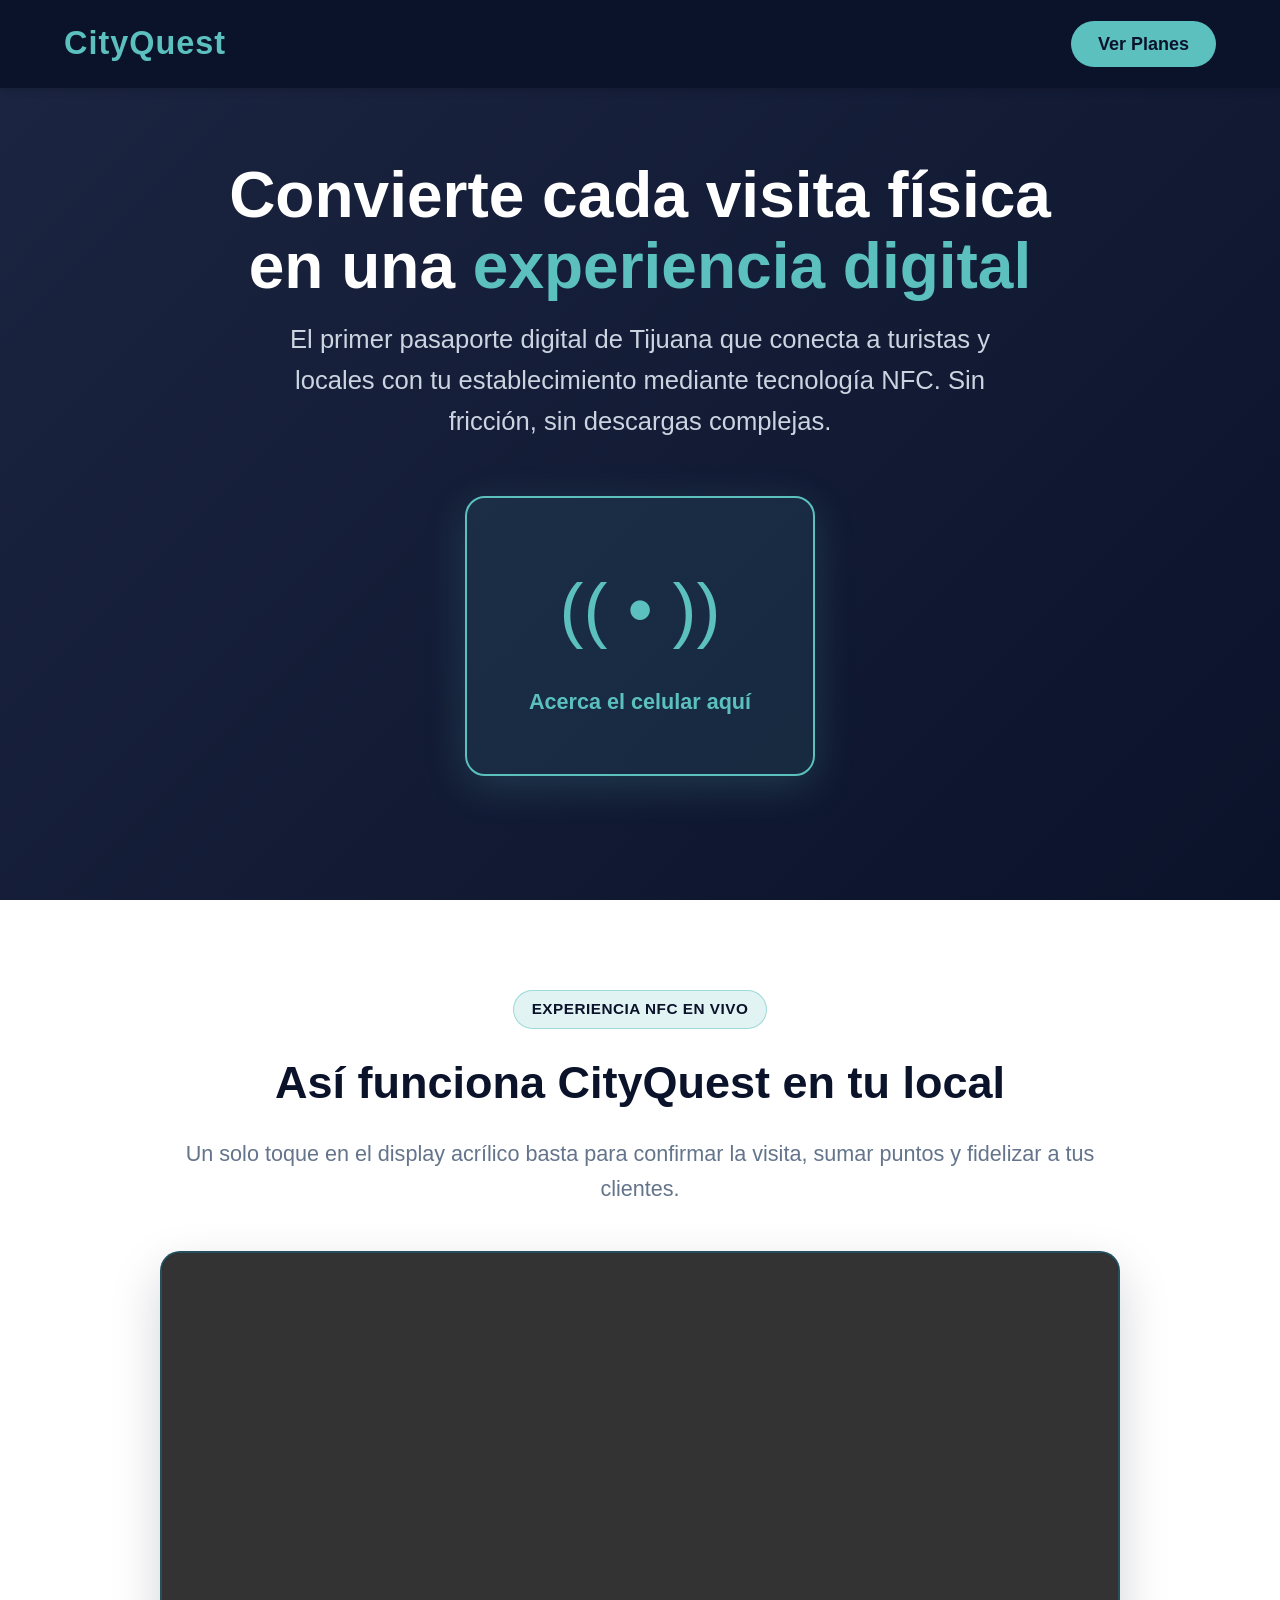
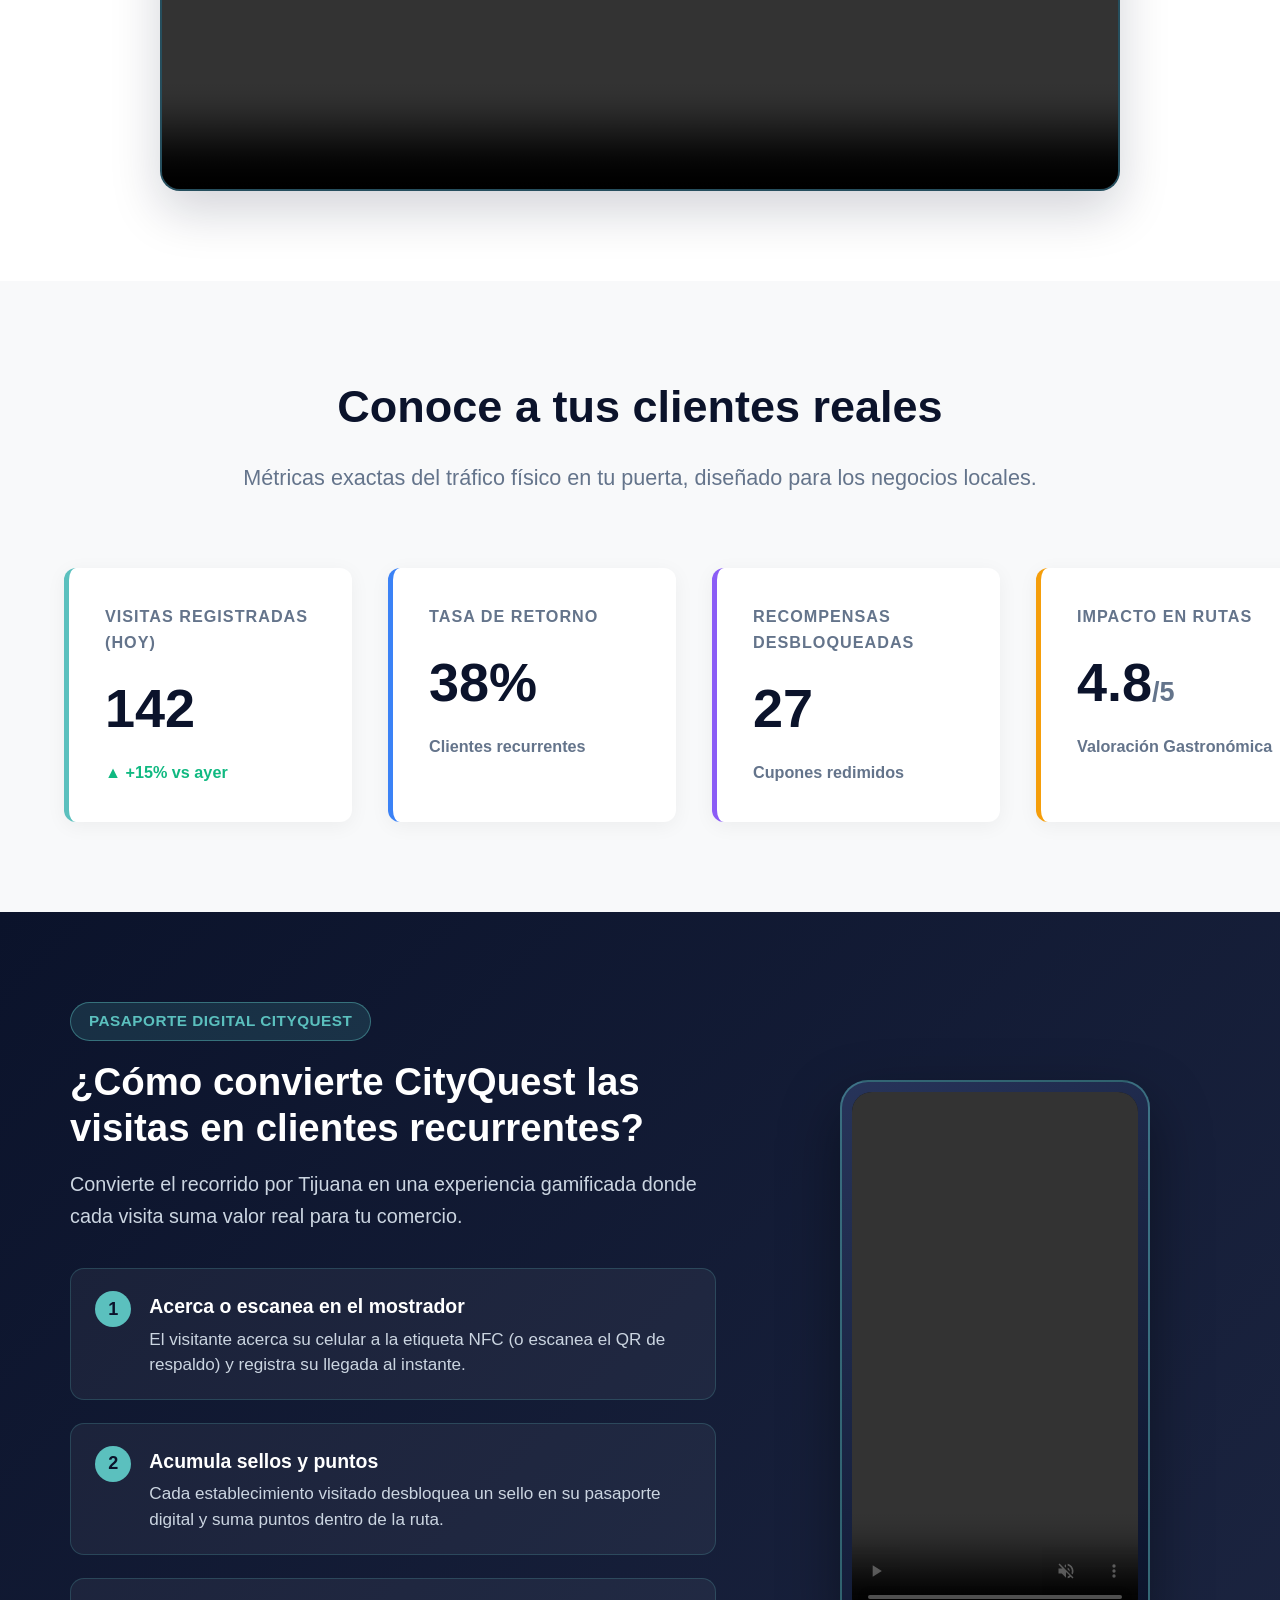
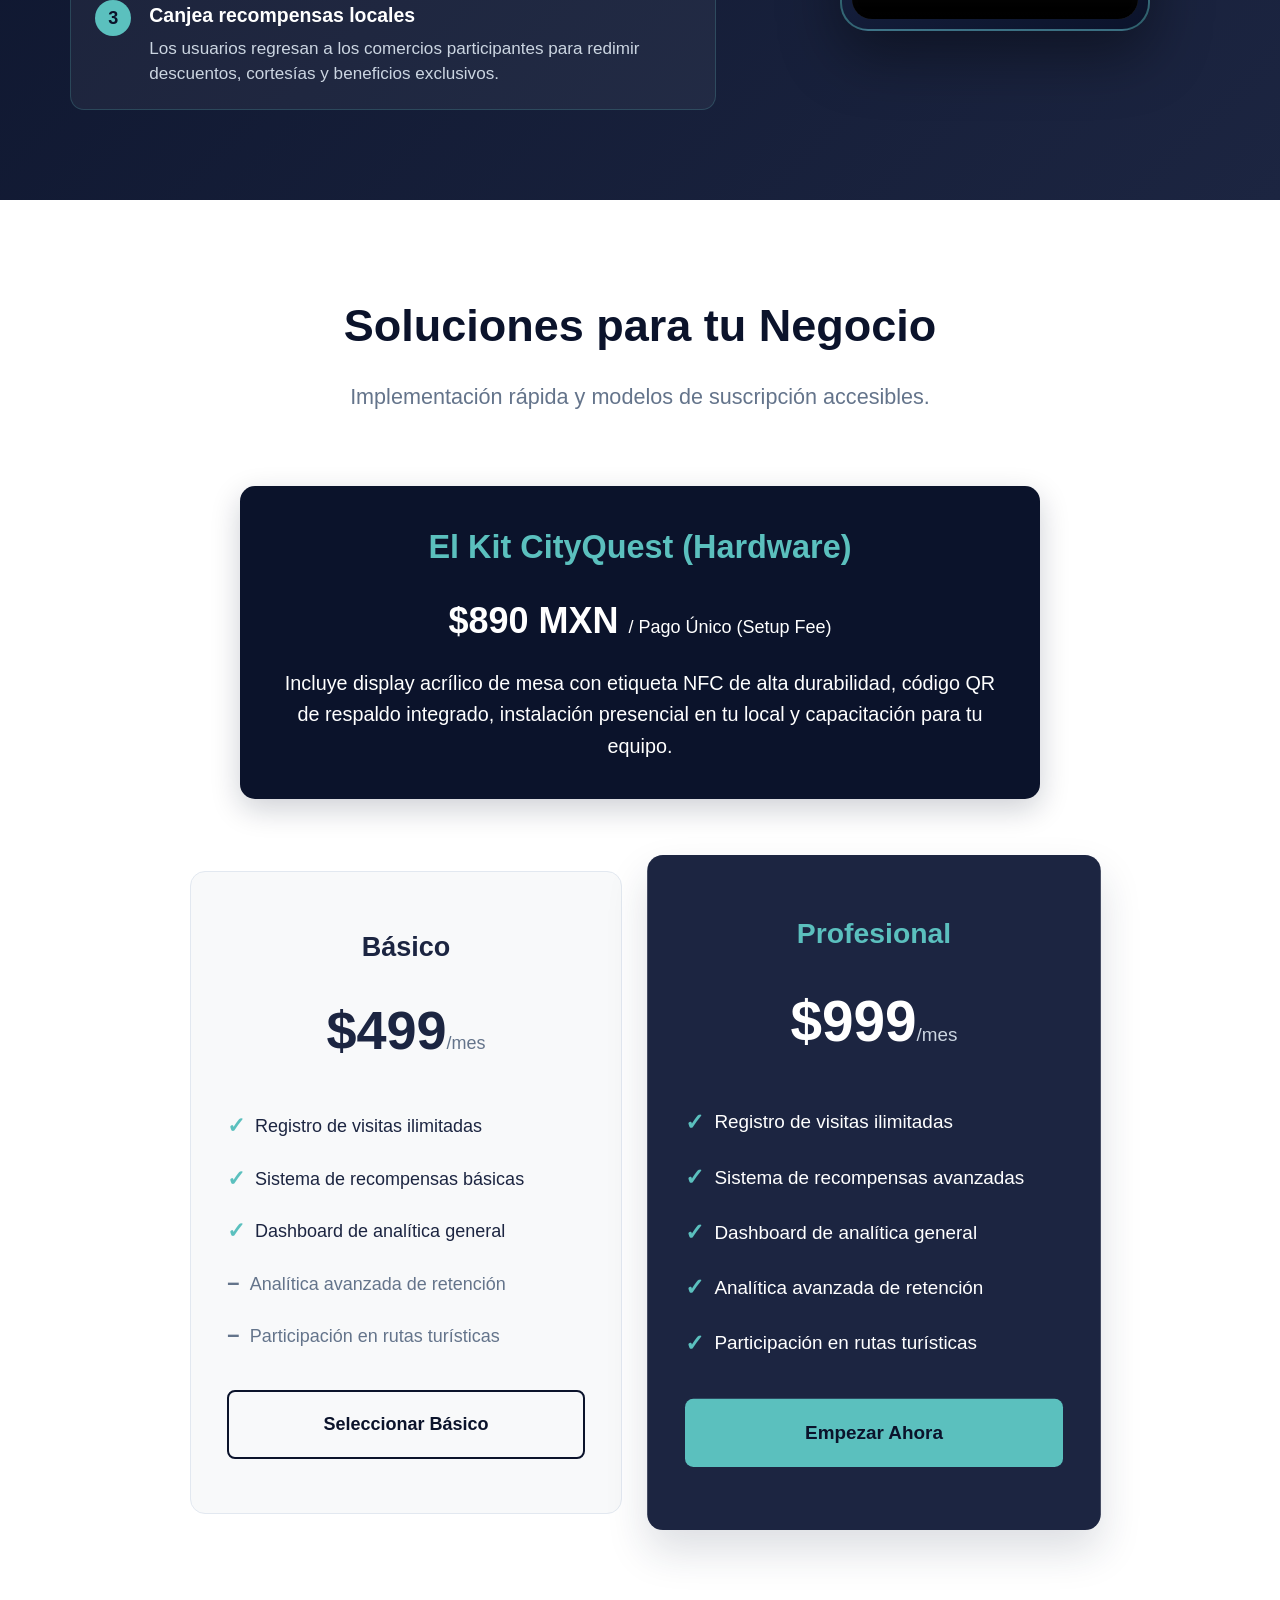
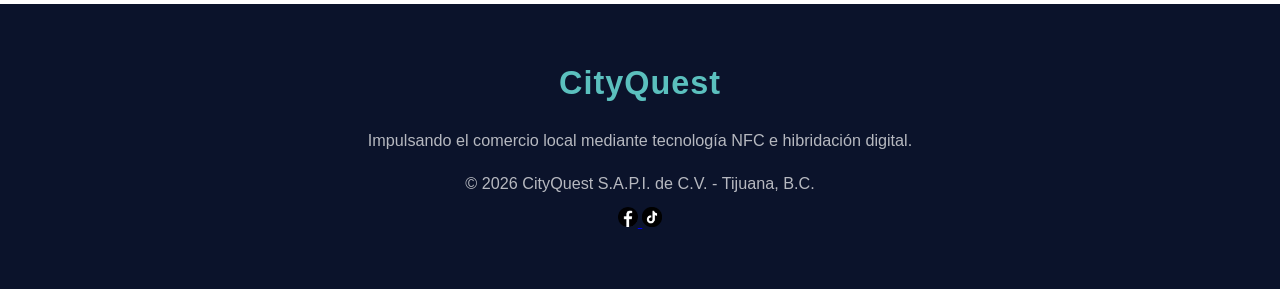
==== commit 33cf9bc2: "video-demostrativo" ====
--- a/index.html
+++ b/index.html
@@ -70,6 +70,52 @@
                 <div class="m-label">Impacto en Rutas</div>
                 <div class="m-value">4.8<span style="font-size: 1.5rem; color:#64748b">/5</span></div>
                 <div class="m-subtext neutral">Valoración Gastronómica</div>
+            </div>
+        </div>
+    </section>
+
+    <!-- Sección Guía del Pasaporte Digital (Cómo funciona en 3 pasos) -->
+    <section class="guide-section">
+        <div class="guide-container">
+            <div class="guide-content">
+                <span class="guide-badge">Pasaporte Digital CityQuest</span>
+                <h2 class="section-title">¿Cómo convierte CityQuest las visitas en clientes recurrentes?</h2>
+                <p class="guide-lead">Convierte el recorrido por Tijuana en una experiencia gamificada donde cada visita suma valor real para tu comercio.</p>
+
+                <div class="guide-steps">
+                    <div class="guide-step">
+                        <div class="step-number">1</div>
+                        <div>
+                            <h3>Acerca o escanea en el mostrador</h3>
+                            <p>El visitante acerca su celular a la etiqueta NFC (o escanea el QR de respaldo) y registra su llegada al instante.</p>
+                        </div>
+                    </div>
+
+                    <div class="guide-step">
+                        <div class="step-number">2</div>
+                        <div>
+                            <h3>Acumula sellos y puntos</h3>
+                            <p>Cada establecimiento visitado desbloquea un sello en su pasaporte digital y suma puntos dentro de la ruta.</p>
+                        </div>
+                    </div>
+
+                    <div class="guide-step">
+                        <div class="step-number">3</div>
+                        <div>
+                            <h3>Canjea recompensas locales</h3>
+                            <p>Los usuarios regresan a los comercios participantes para redimir descuentos, cortesías y beneficios exclusivos.</p>
+                        </div>
+                    </div>
+                </div>
+            </div>
+
+            <div class="guide-media">
+                <div class="phone-frame">
+                    <video class="guide-video" controls autoplay muted loop playsinline preload="metadata">
+                        <source src="./img/guia.mp4" type="video/mp4">
+                        Tu navegador no soporta la reproducción de video HTML5.
+                    </video>
+                </div>
             </div>
         </div>
     </section>
--- a/css/styles.css
+++ b/css/styles.css
@@ -278,6 +278,118 @@
 
 .m-subtext.neutral { color: var(--gray-text); }
 
+/* --- Guía Pasaporte Digital Section --- */
+.guide-section {
+    background: linear-gradient(135deg, var(--primary-dark) 0%, var(--secondary-dark) 100%);
+    color: var(--text-light);
+    padding: 5rem 5%;
+}
+
+.guide-container {
+    max-width: 1140px;
+    margin: 0 auto;
+    display: grid;
+    grid-template-columns: 1.2fr 0.8fr;
+    gap: 3.5rem;
+    align-items: center;
+}
+
+.guide-badge {
+    display: inline-block;
+    padding: 0.35rem 1rem;
+    border-radius: 50px;
+    font-size: 0.85rem;
+    font-weight: 700;
+    text-transform: uppercase;
+    letter-spacing: 0.5px;
+    margin-bottom: 1rem;
+    background-color: rgba(91, 192, 190, 0.16);
+    color: var(--accent-teal);
+    border: 1px solid rgba(91, 192, 190, 0.45);
+}
+
+.guide-content .section-title {
+    text-align: left;
+    color: var(--text-light);
+    font-size: clamp(1.9rem, 3vw, 2.5rem);
+    line-height: 1.2;
+    margin-bottom: 1rem;
+}
+
+.guide-lead {
+    color: #cbd5e1;
+    font-size: 1.1rem;
+    margin-bottom: 2rem;
+}
+
+.guide-steps {
+    display: flex;
+    flex-direction: column;
+    gap: 1.25rem;
+}
+
+.guide-step {
+    display: flex;
+    align-items: flex-start;
+    gap: 1rem;
+    background: rgba(255, 255, 255, 0.05);
+    border: 1px solid rgba(91, 192, 190, 0.22);
+    border-radius: 14px;
+    padding: 1.2rem 1.35rem;
+}
+
+.step-number {
+    flex-shrink: 0;
+    width: 36px;
+    height: 36px;
+    border-radius: 50%;
+    background-color: var(--accent-teal);
+    color: var(--primary-dark);
+    font-weight: 800;
+    display: flex;
+    align-items: center;
+    justify-content: center;
+    font-size: 1rem;
+}
+
+.guide-step h3 {
+    font-size: 1.08rem;
+    color: var(--text-light);
+    margin-bottom: 0.25rem;
+}
+
+.guide-step p {
+    font-size: 0.95rem;
+    color: #cbd5e1;
+    line-height: 1.5;
+}
+
+.guide-media {
+    display: flex;
+    justify-content: center;
+}
+
+.phone-frame {
+    width: 100%;
+    max-width: 310px;
+    aspect-ratio: 9 / 16;
+    border-radius: 28px;
+    padding: 10px;
+    background: linear-gradient(145deg, #27345a, #0b132b);
+    border: 2px solid rgba(91, 192, 190, 0.45);
+    box-shadow: 0 24px 60px rgba(0, 0, 0, 0.4);
+    overflow: hidden;
+}
+
+.guide-video {
+    width: 100%;
+    height: 100%;
+    border-radius: 20px;
+    display: block;
+    object-fit: cover;
+    background-color: var(--primary-dark);
+}
+
 /* --- Hardware & Pricing Section --- */
 .pricing-section {
     background-color: var(--card-bg);
@@ -447,6 +559,19 @@
     }
     .hero h1 {
         font-size: 2.5rem;
+    }
+    .guide-container {
+        grid-template-columns: 1fr;
+        gap: 2.5rem;
+    }
+    .guide-content {
+        text-align: center;
+    }
+    .guide-content .section-title {
+        text-align: center;
+    }
+    .guide-step {
+        text-align: left;
     }
     .checkout-grid {
         grid-template-columns: 1fr;
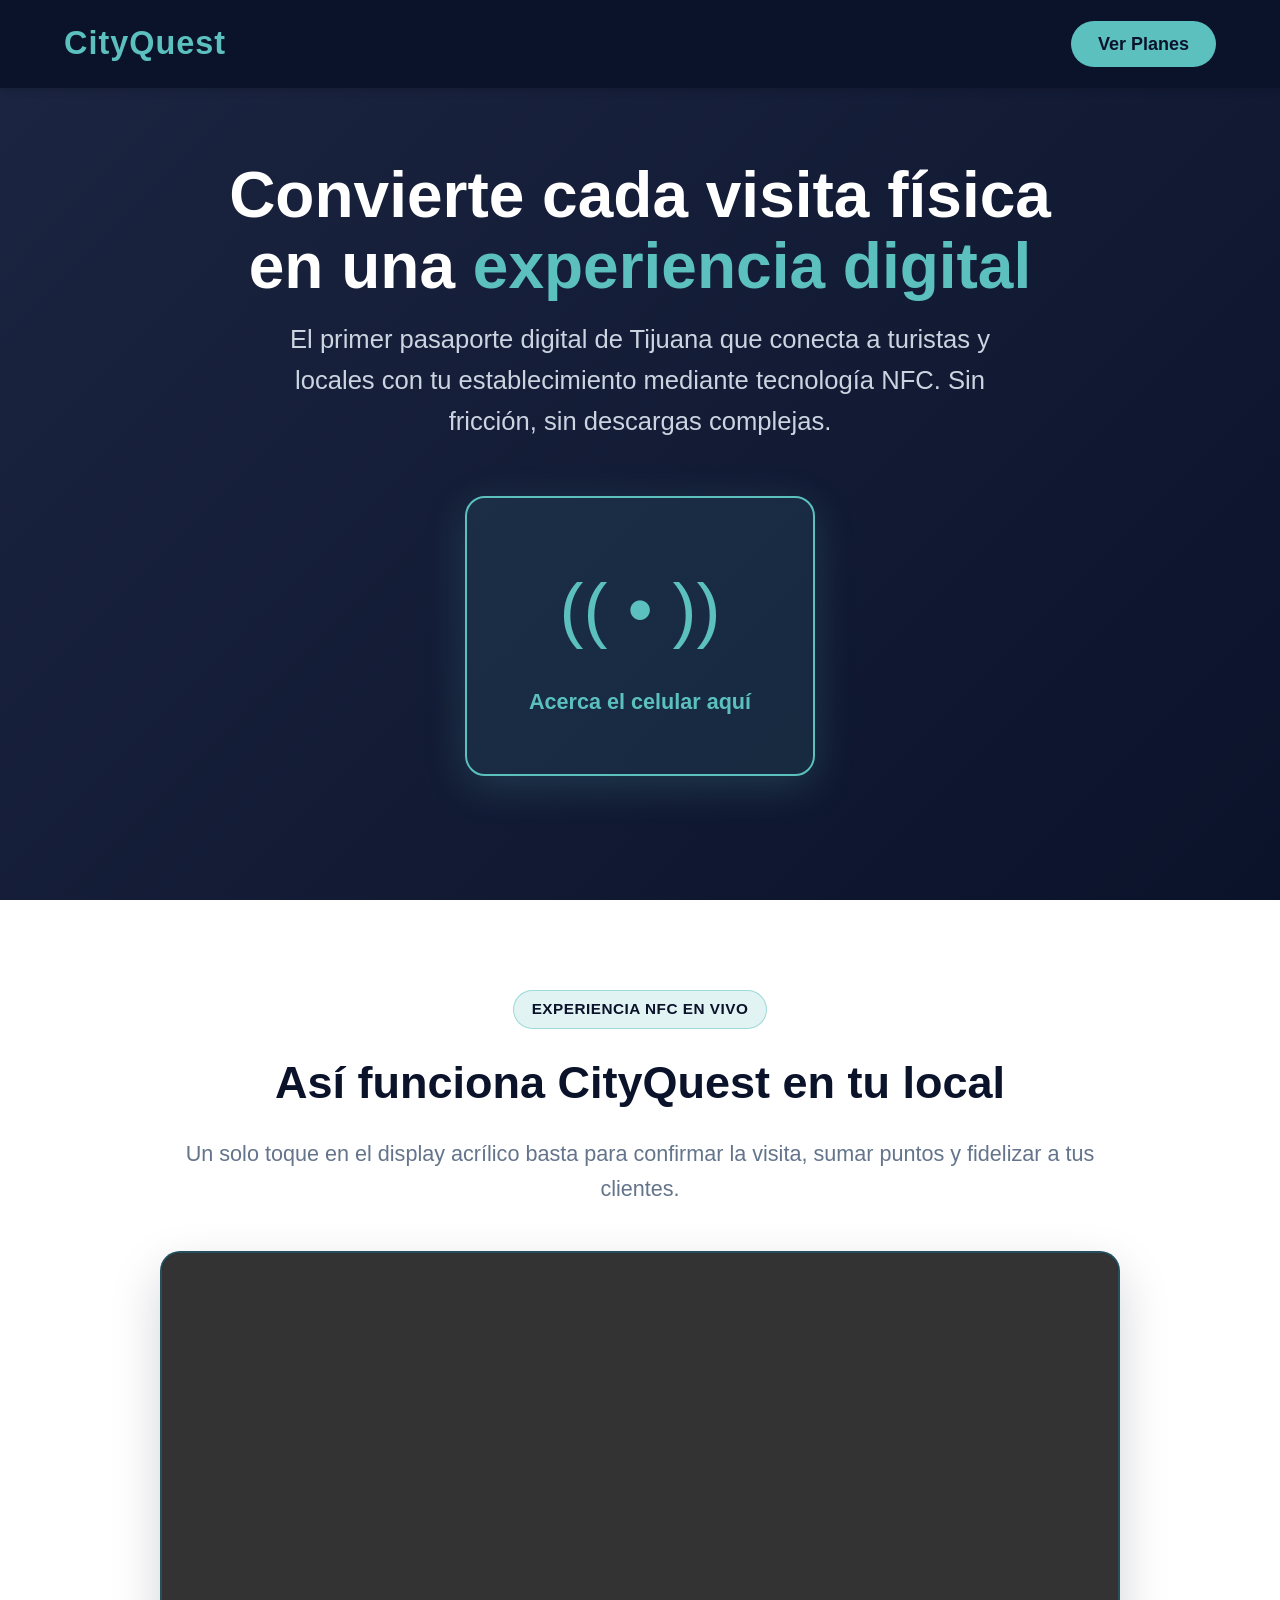
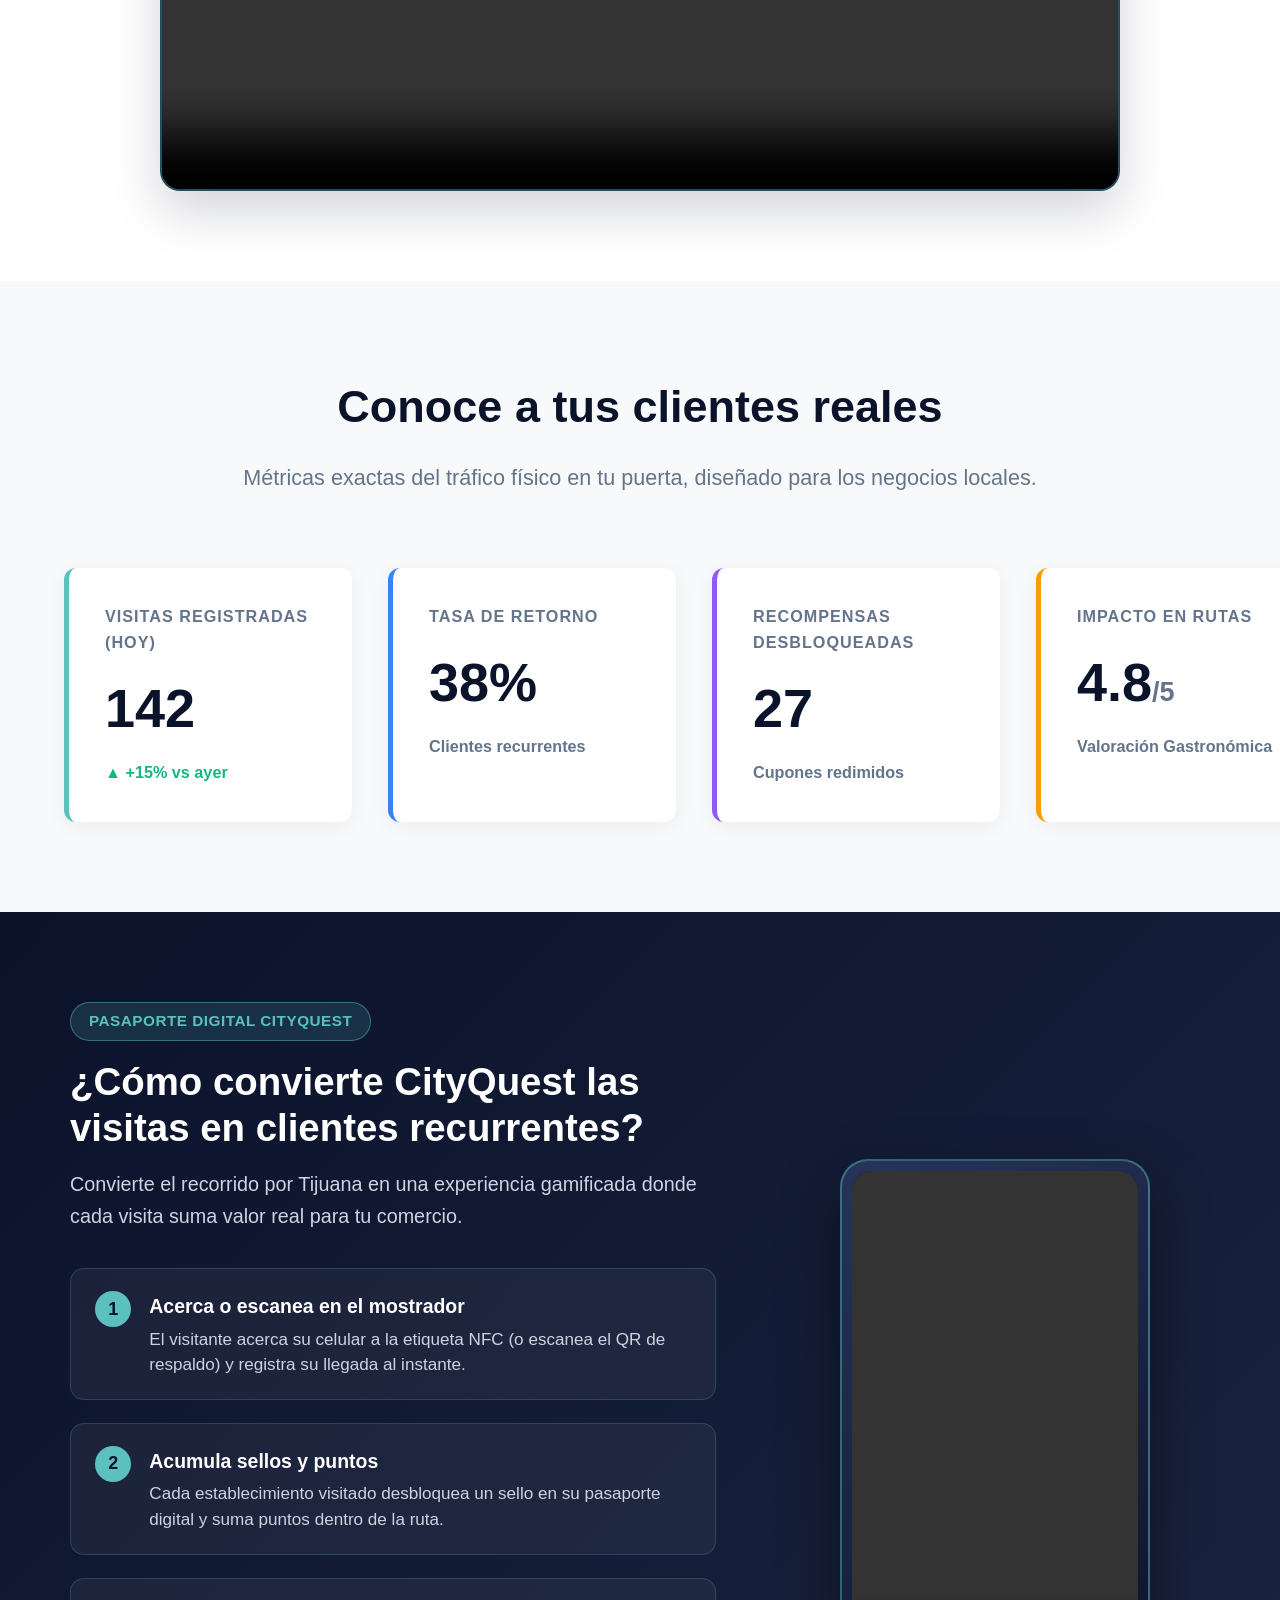
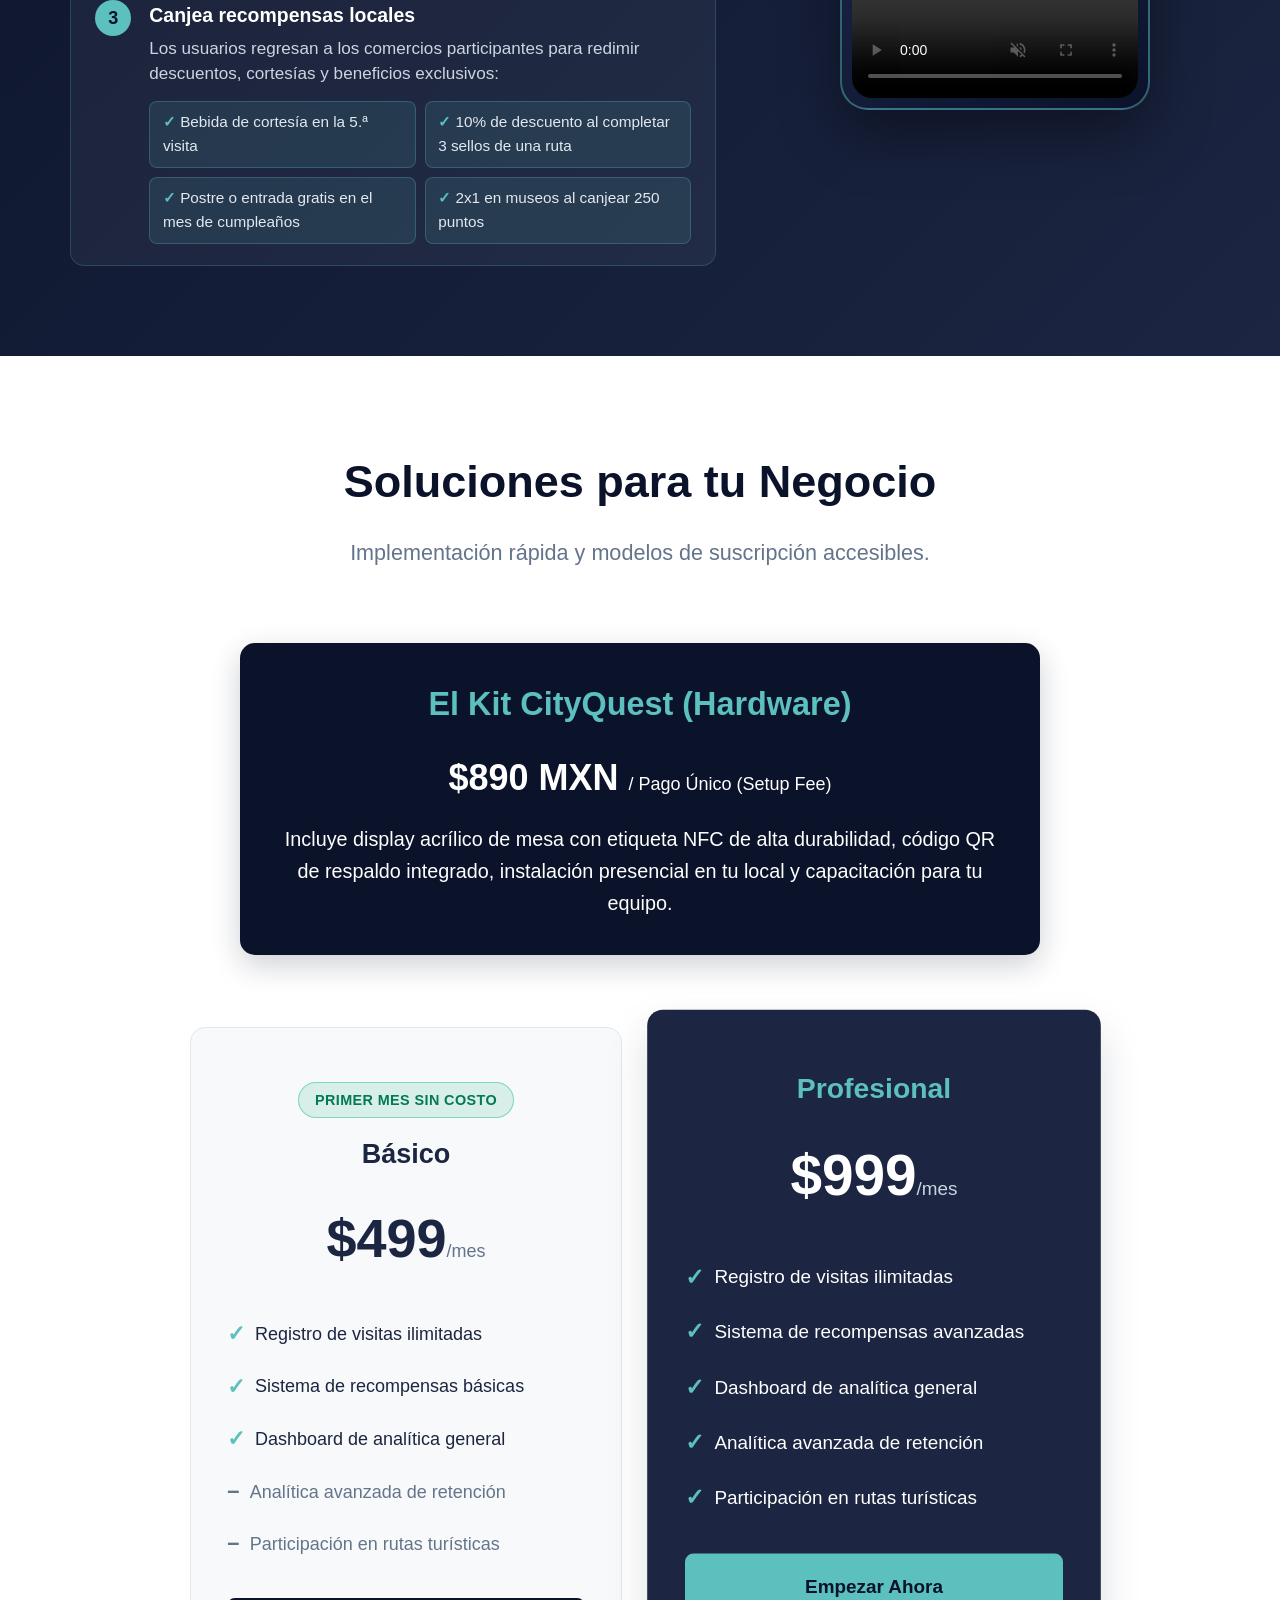
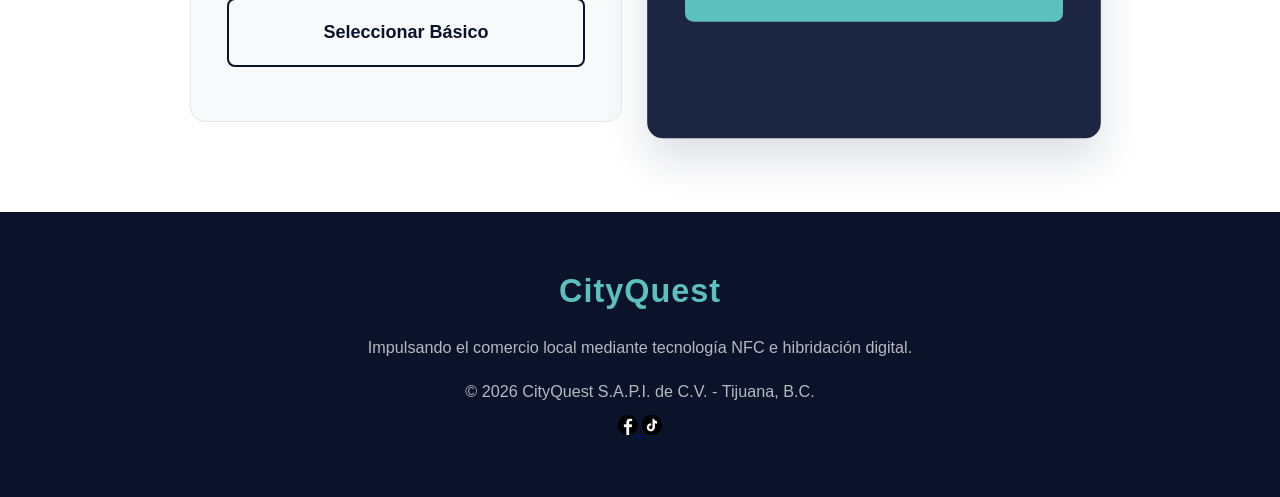
==== commit 9ea8aeb4: "feat: agregar promocion primer mes sin costo en plan basico" ====
--- a/index.html
+++ b/index.html
@@ -103,7 +103,13 @@
                         <div class="step-number">3</div>
                         <div>
                             <h3>Canjea recompensas locales</h3>
-                            <p>Los usuarios regresan a los comercios participantes para redimir descuentos, cortesías y beneficios exclusivos.</p>
+                            <p>Los usuarios regresan a los comercios participantes para redimir descuentos, cortesías y beneficios exclusivos:</p>
+                            <ul class="reward-examples">
+                                <li>Bebida de cortesía en la 5.ª visita</li>
+                                <li>10% de descuento al completar 3 sellos de una ruta</li>
+                                <li>Postre o entrada gratis en el mes de cumpleaños</li>
+                                <li>2x1 en museos al canjear 250 puntos</li>
+                            </ul>
                         </div>
                     </div>
                 </div>
@@ -136,6 +142,7 @@
         <div class="pricing-grid">
             <!-- Plan Básico -->
             <div class="pricing-card">
+                <span class="plan-promo-badge">Primer mes sin costo</span>
                 <div class="plan-name">Básico</div>
                 <div class="plan-price">$499<span>/mes</span></div>
                 <ul class="features-list">
@@ -179,8 +186,8 @@
 
                     <div class="breakdown-list">
                         <div class="breakdown-item">
-                            <span>Suscripción mensual</span>
-                            <strong>$499 MXN / mes</strong>
+                            <span>Suscripción mensual (1.er mes sin costo)</span>
+                            <strong>$0 MXN (luego $499/mes)</strong>
                         </div>
                         <div class="breakdown-item">
                             <span>Kit CityQuest (Acrílico NFC + QR)</span>
@@ -191,8 +198,8 @@
                             <strong>Incluido</strong>
                         </div>
                         <div class="breakdown-total">
-                            <span>Inversión Inicial</span>
-                            <span>$1,389 MXN</span>
+                            <span>Inversión Inicial (solo el kit)</span>
+                            <span>$890 MXN</span>
                         </div>
                     </div>
 
--- a/css/styles.css
+++ b/css/styles.css
@@ -364,6 +364,29 @@
     line-height: 1.5;
 }
 
+.reward-examples {
+    list-style: none;
+    margin-top: 0.75rem;
+    display: grid;
+    grid-template-columns: repeat(auto-fit, minmax(210px, 1fr));
+    gap: 0.5rem;
+}
+
+.reward-examples li {
+    font-size: 0.85rem;
+    color: #e2e8f0;
+    background: rgba(91, 192, 190, 0.12);
+    border: 1px solid rgba(91, 192, 190, 0.28);
+    border-radius: 8px;
+    padding: 0.45rem 0.7rem;
+}
+
+.reward-examples li::before {
+    content: '✓ ';
+    color: var(--accent-teal);
+    font-weight: 700;
+}
+
 .guide-media {
     display: flex;
     justify-content: center;
@@ -455,6 +478,20 @@
     margin-bottom: 1rem;
 }
 
+.plan-promo-badge {
+    display: inline-block;
+    background-color: rgba(16, 185, 129, 0.14);
+    color: #047857;
+    border: 1px solid rgba(16, 185, 129, 0.45);
+    padding: 0.3rem 0.9rem;
+    border-radius: 50px;
+    font-size: 0.8rem;
+    font-weight: 700;
+    text-transform: uppercase;
+    letter-spacing: 0.4px;
+    margin-bottom: 0.85rem;
+}
+
 .pricing-card.premium .plan-name { color: var(--accent-teal); }
 
 .plan-price {
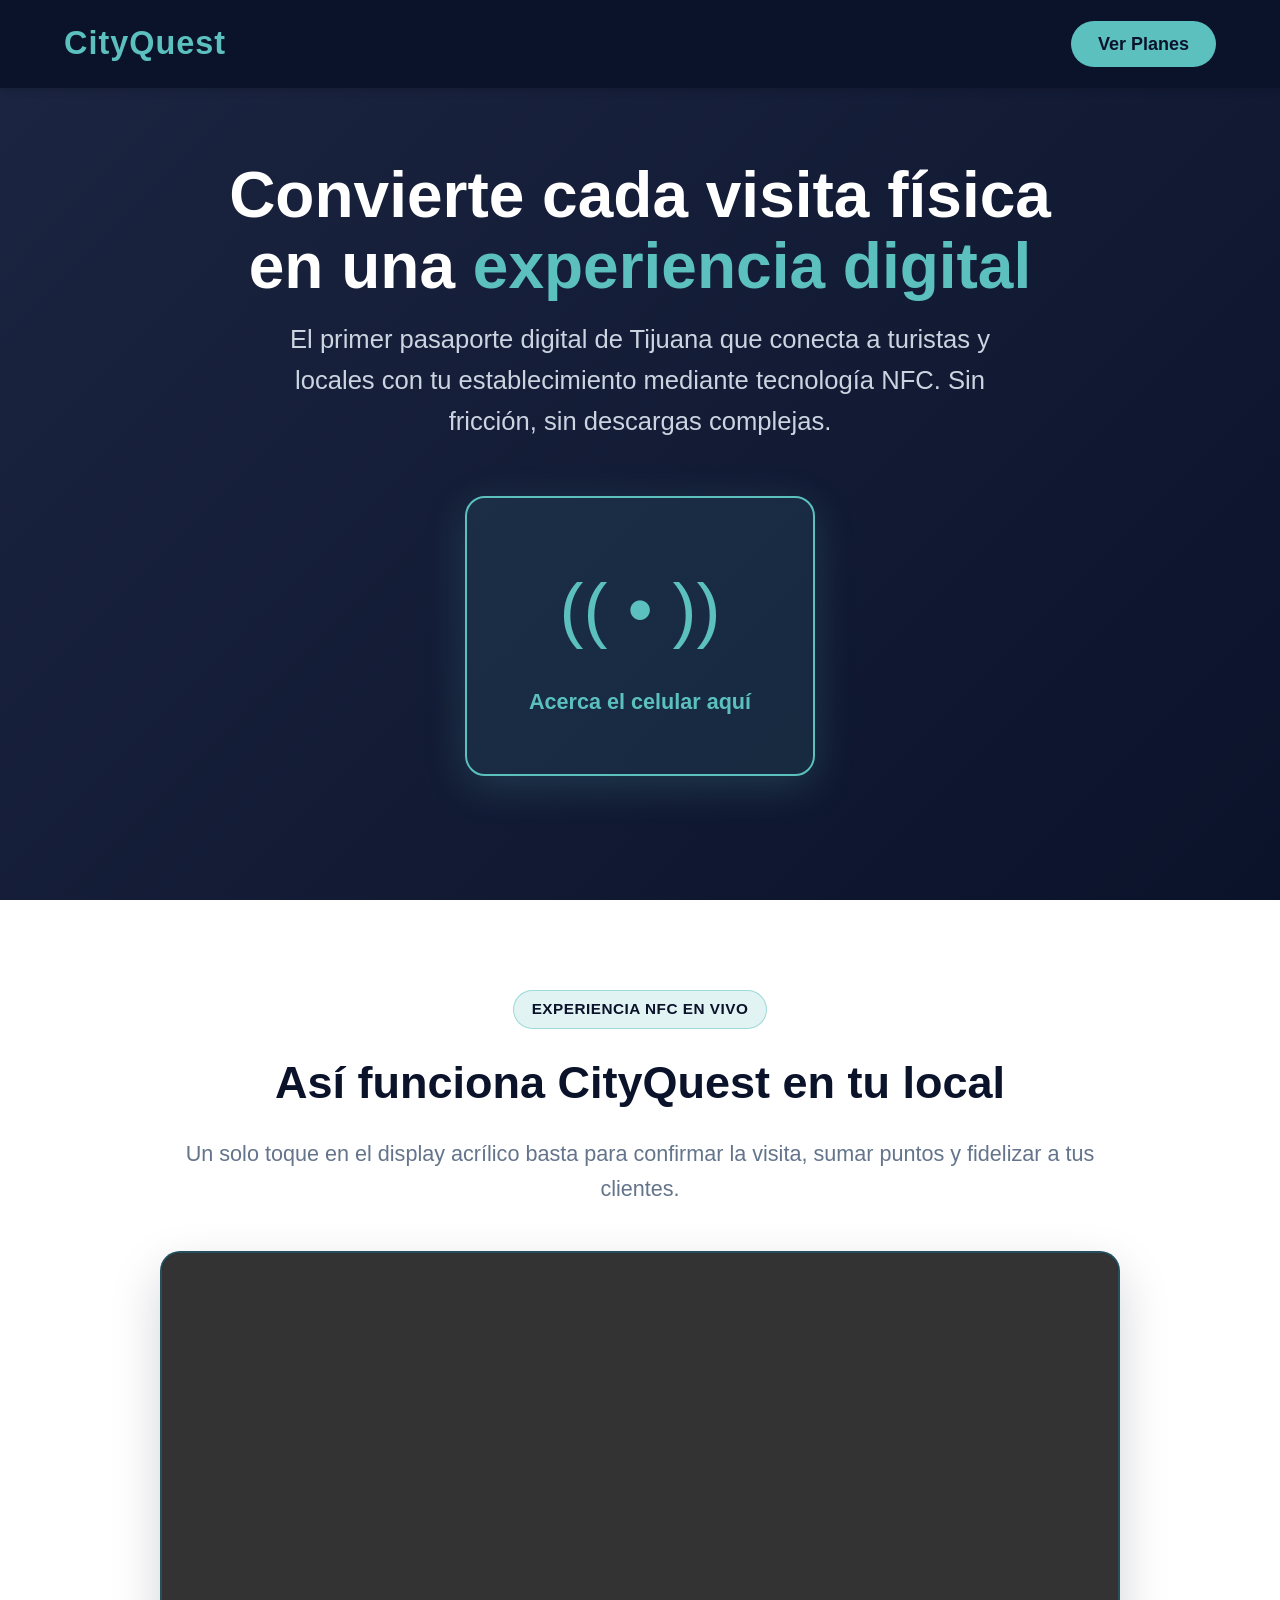
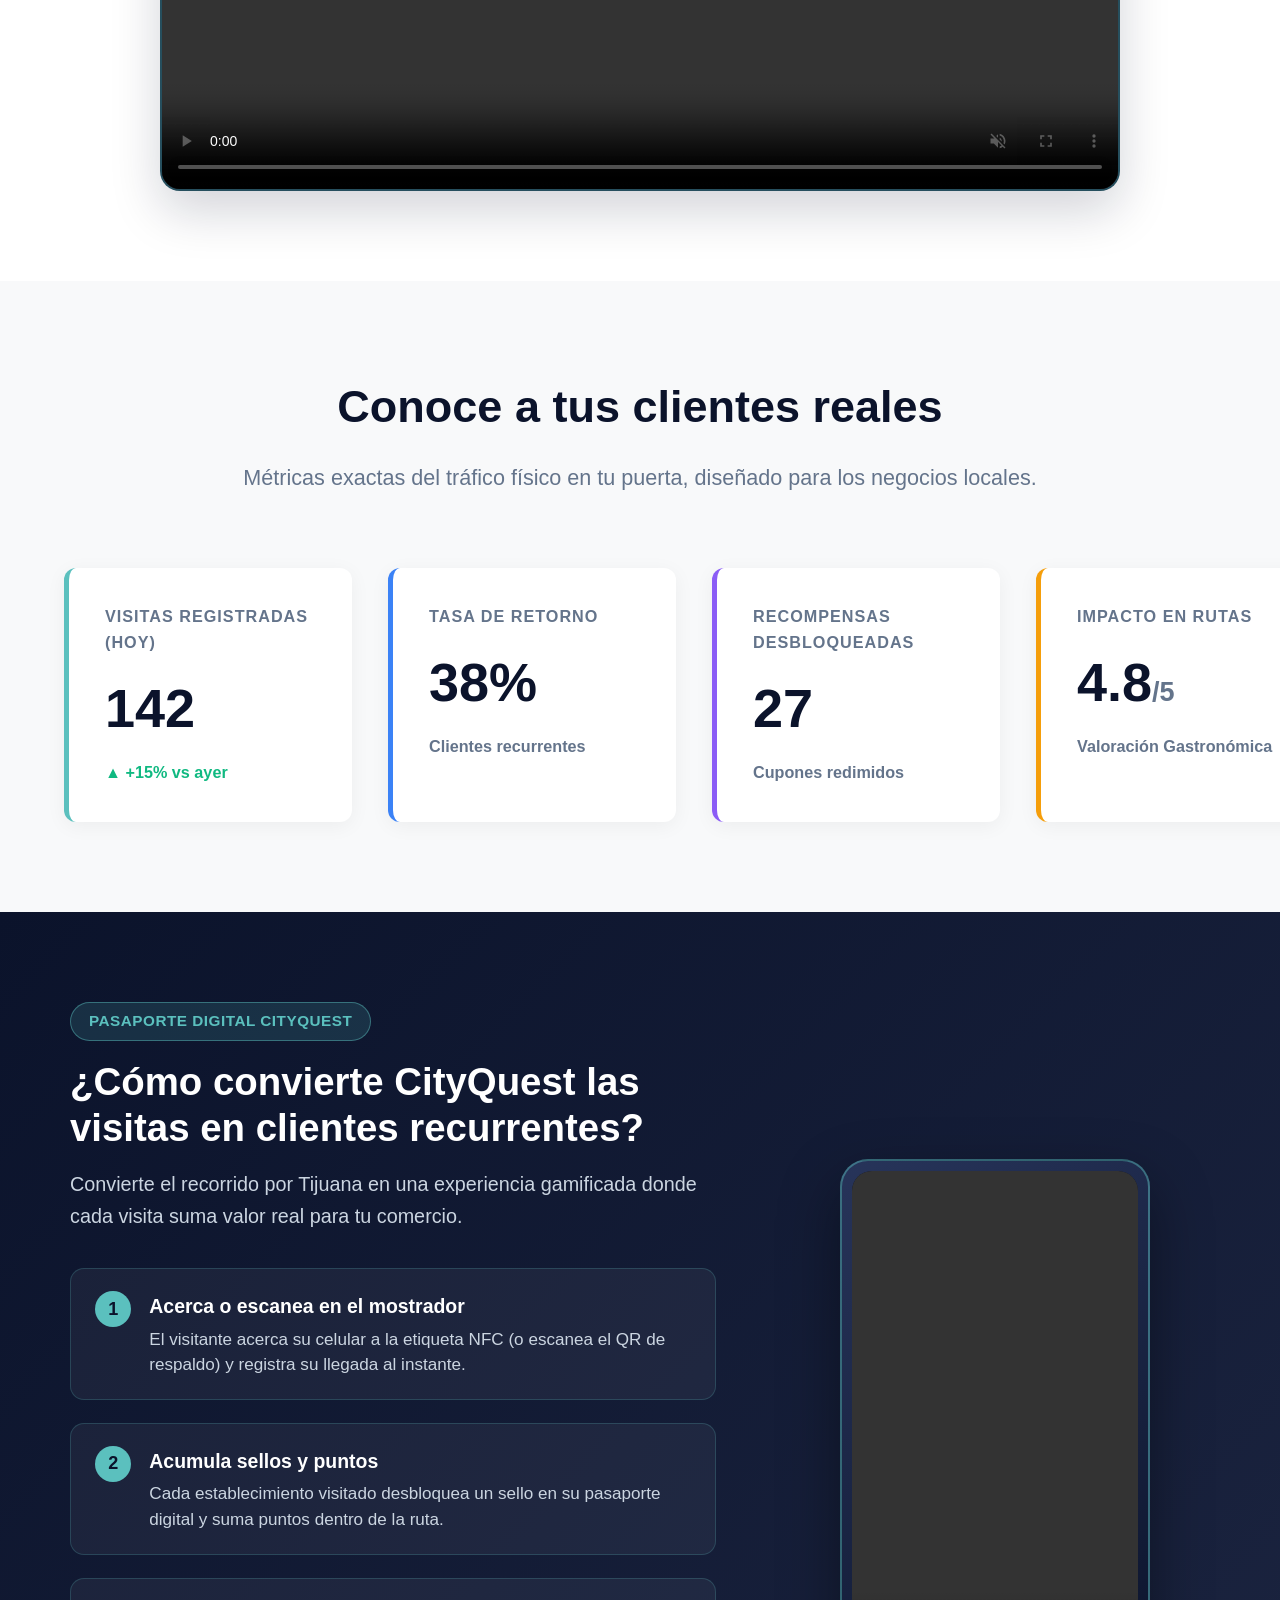
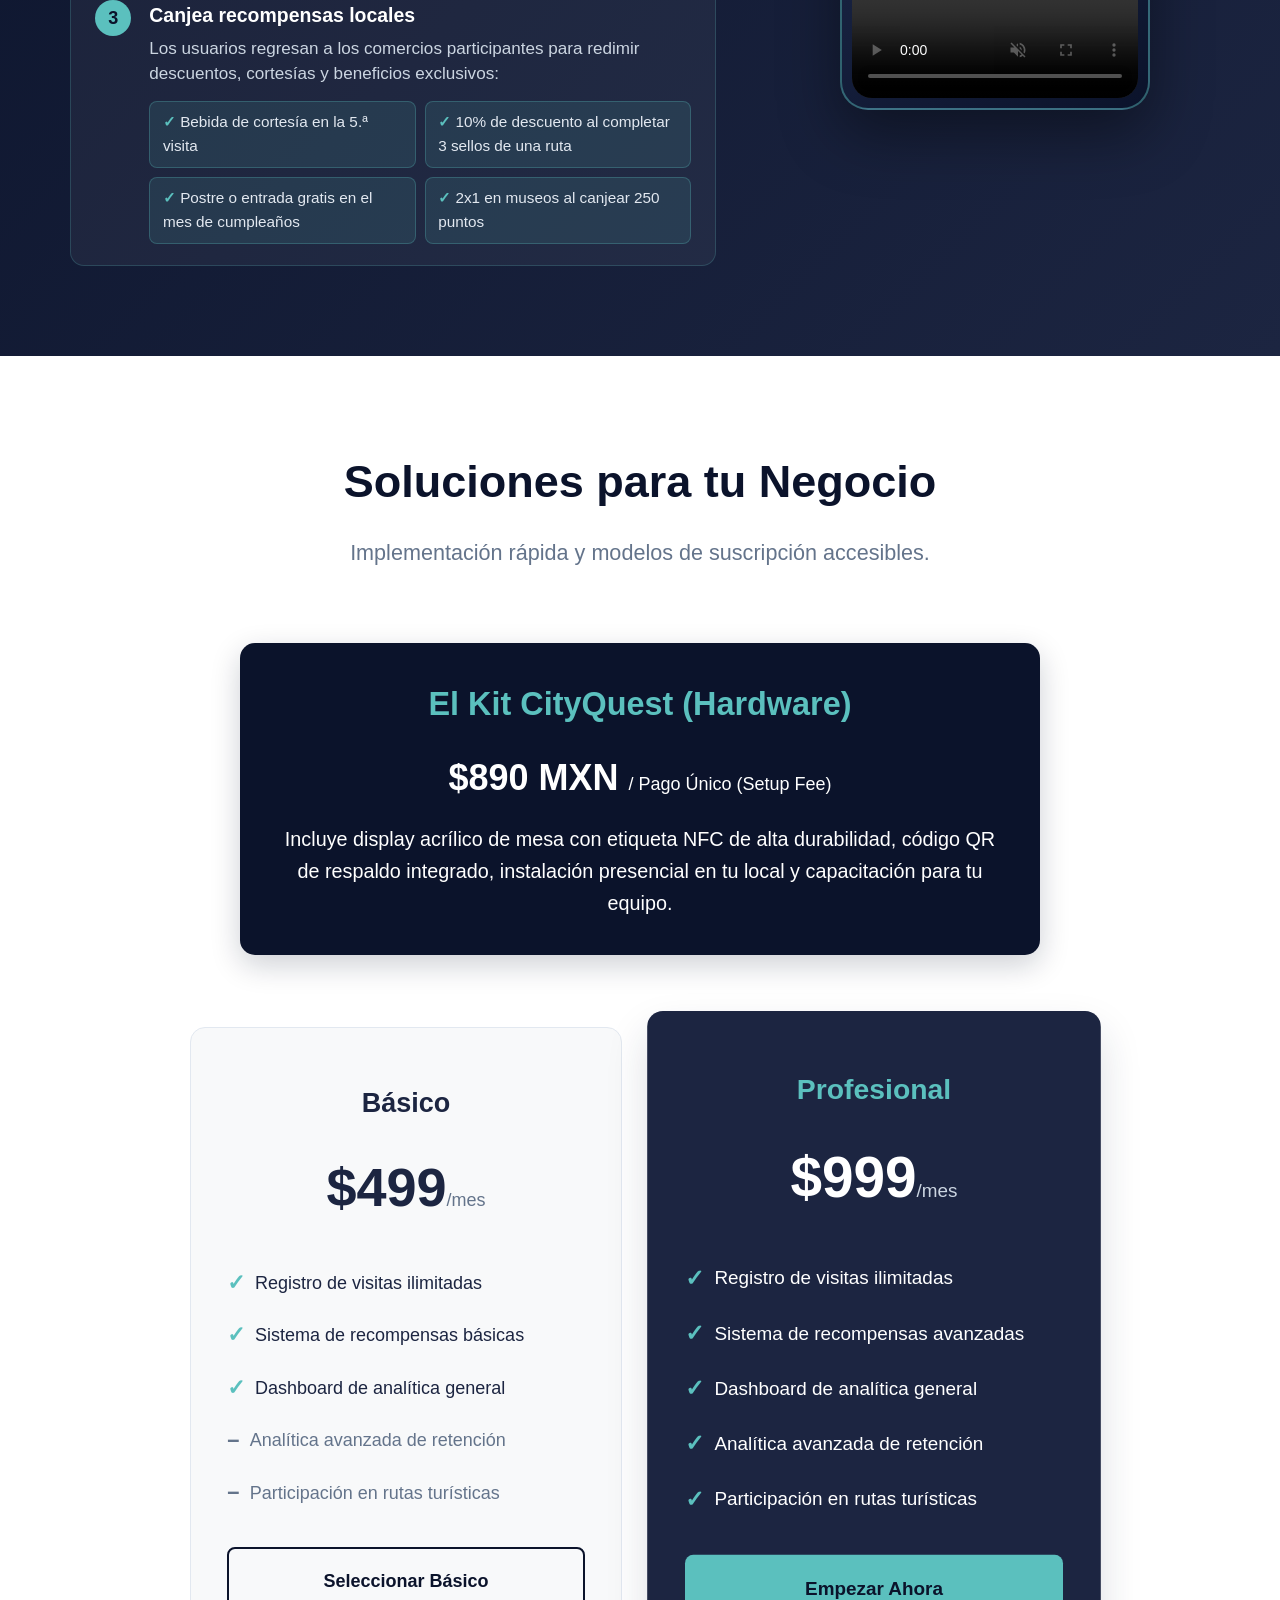
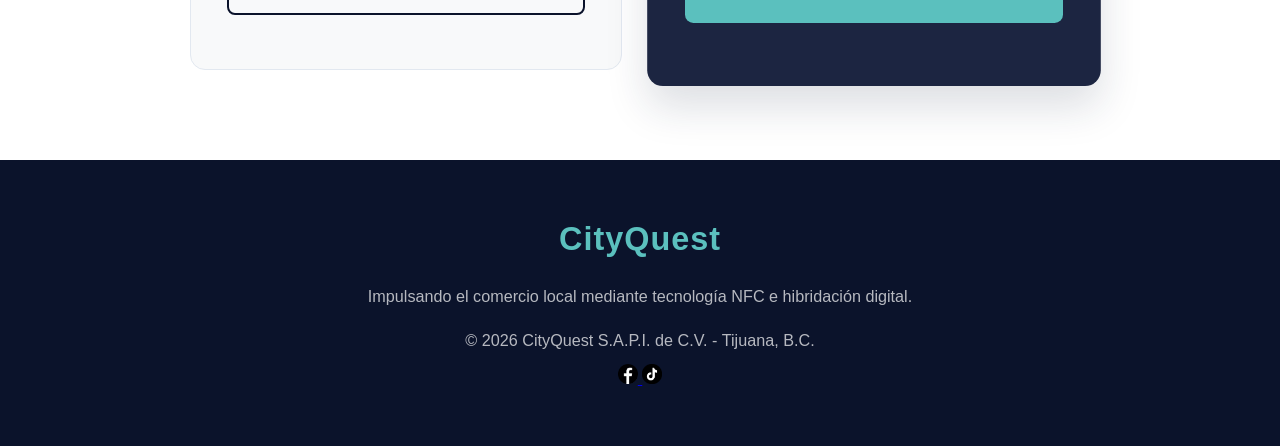
==== commit 4d0af51c: "feat: agregar ejemplos de recompensas en paso 3 del pasaporte digital" ====
--- a/index.html
+++ b/index.html
@@ -142,7 +142,6 @@
         <div class="pricing-grid">
             <!-- Plan Básico -->
             <div class="pricing-card">
-                <span class="plan-promo-badge">Primer mes sin costo</span>
                 <div class="plan-name">Básico</div>
                 <div class="plan-price">$499<span>/mes</span></div>
                 <ul class="features-list">
@@ -186,8 +185,8 @@
 
                     <div class="breakdown-list">
                         <div class="breakdown-item">
-                            <span>Suscripción mensual (1.er mes sin costo)</span>
-                            <strong>$0 MXN (luego $499/mes)</strong>
+                            <span>Suscripción mensual</span>
+                            <strong>$499 MXN / mes</strong>
                         </div>
                         <div class="breakdown-item">
                             <span>Kit CityQuest (Acrílico NFC + QR)</span>
@@ -198,8 +197,8 @@
                             <strong>Incluido</strong>
                         </div>
                         <div class="breakdown-total">
-                            <span>Inversión Inicial (solo el kit)</span>
-                            <span>$890 MXN</span>
+                            <span>Inversión Inicial</span>
+                            <span>$1,389 MXN</span>
                         </div>
                     </div>
 
--- a/css/styles.css
+++ b/css/styles.css
@@ -478,20 +478,6 @@
     margin-bottom: 1rem;
 }
 
-.plan-promo-badge {
-    display: inline-block;
-    background-color: rgba(16, 185, 129, 0.14);
-    color: #047857;
-    border: 1px solid rgba(16, 185, 129, 0.45);
-    padding: 0.3rem 0.9rem;
-    border-radius: 50px;
-    font-size: 0.8rem;
-    font-weight: 700;
-    text-transform: uppercase;
-    letter-spacing: 0.4px;
-    margin-bottom: 0.85rem;
-}
-
 .pricing-card.premium .plan-name { color: var(--accent-teal); }
 
 .plan-price {
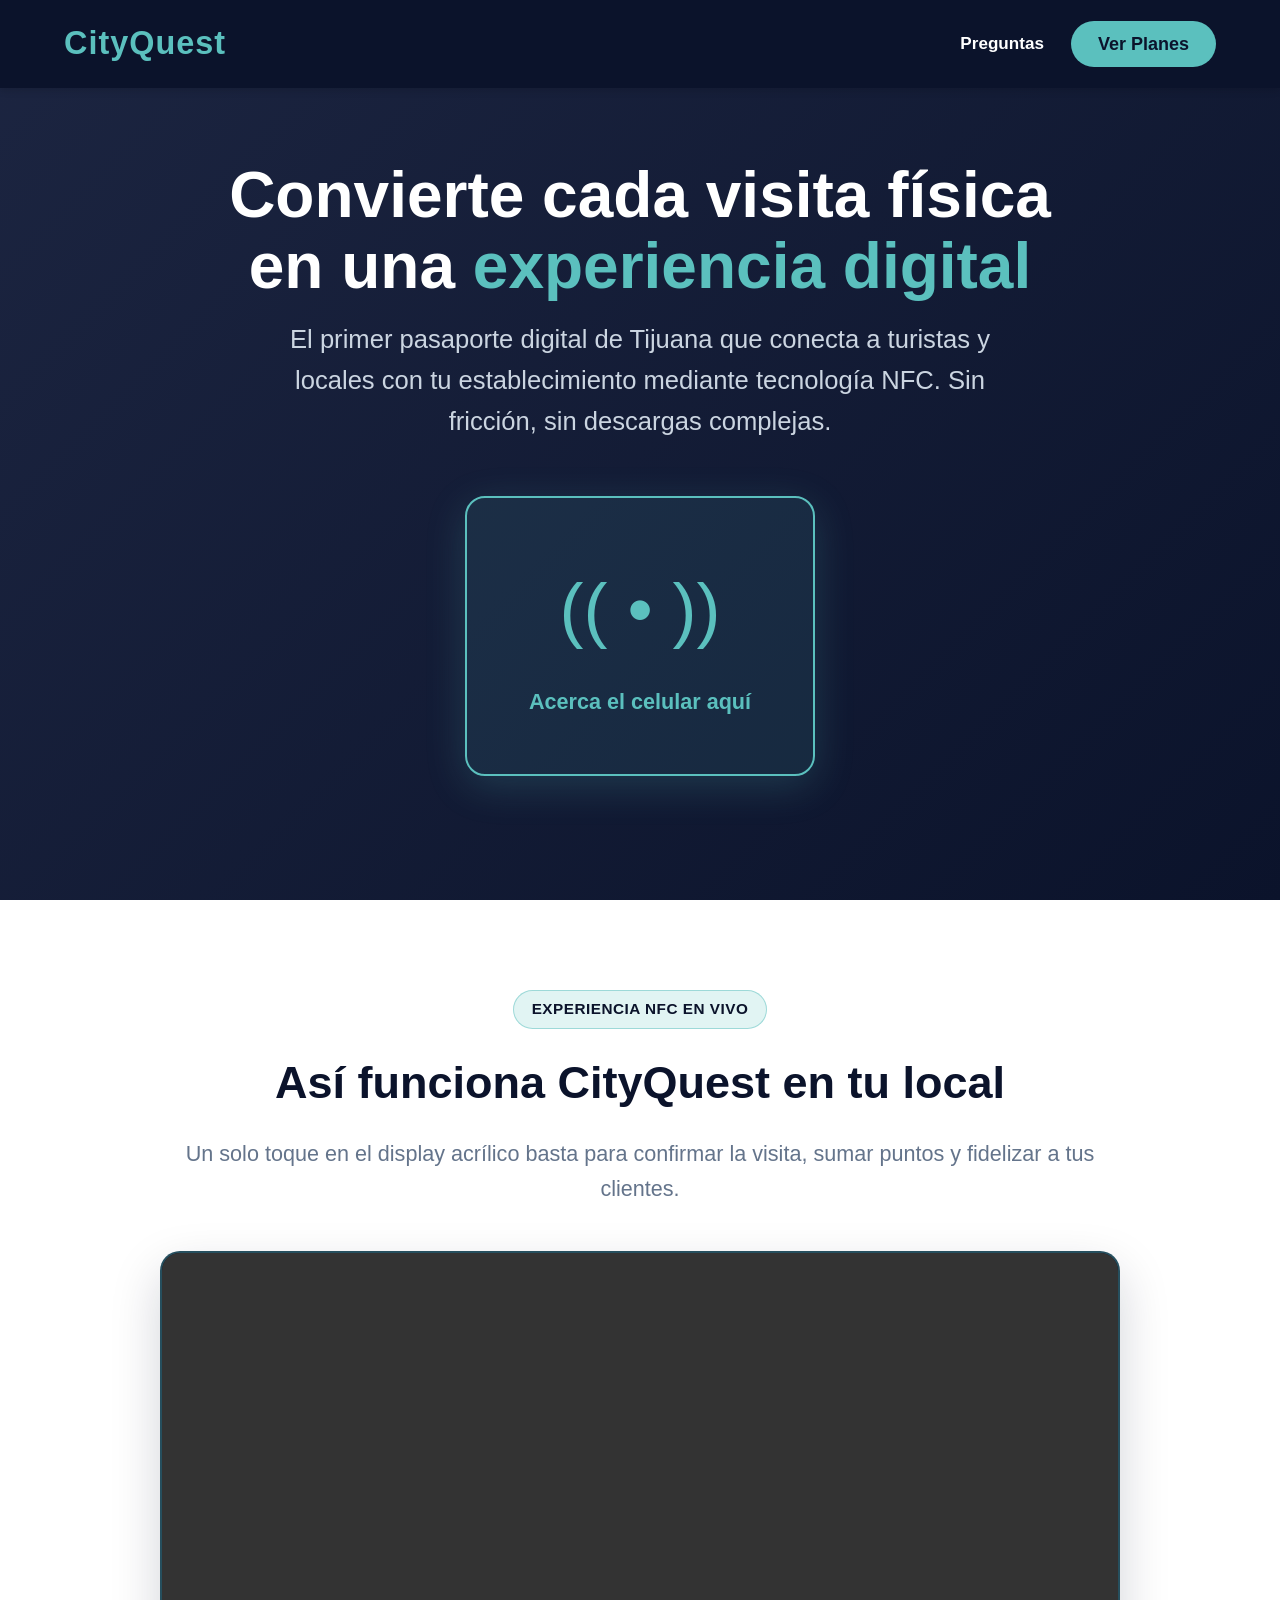
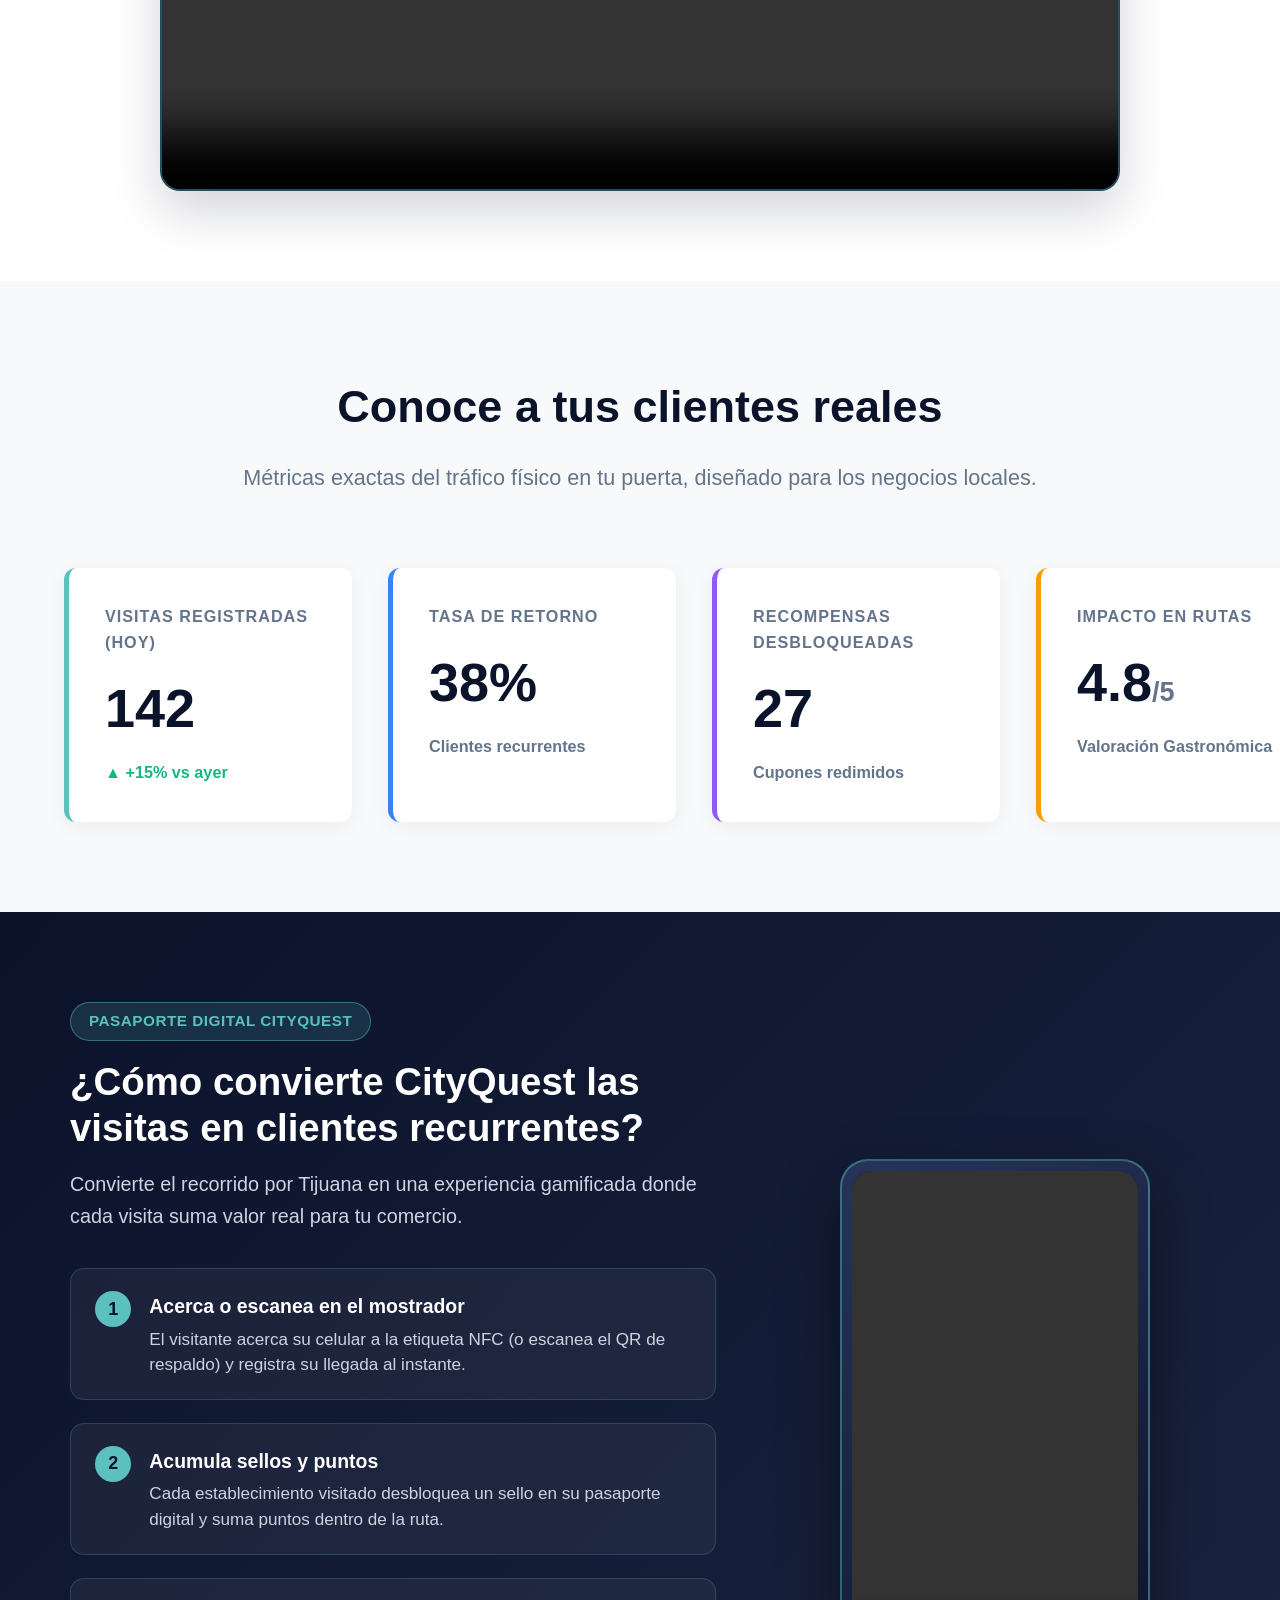
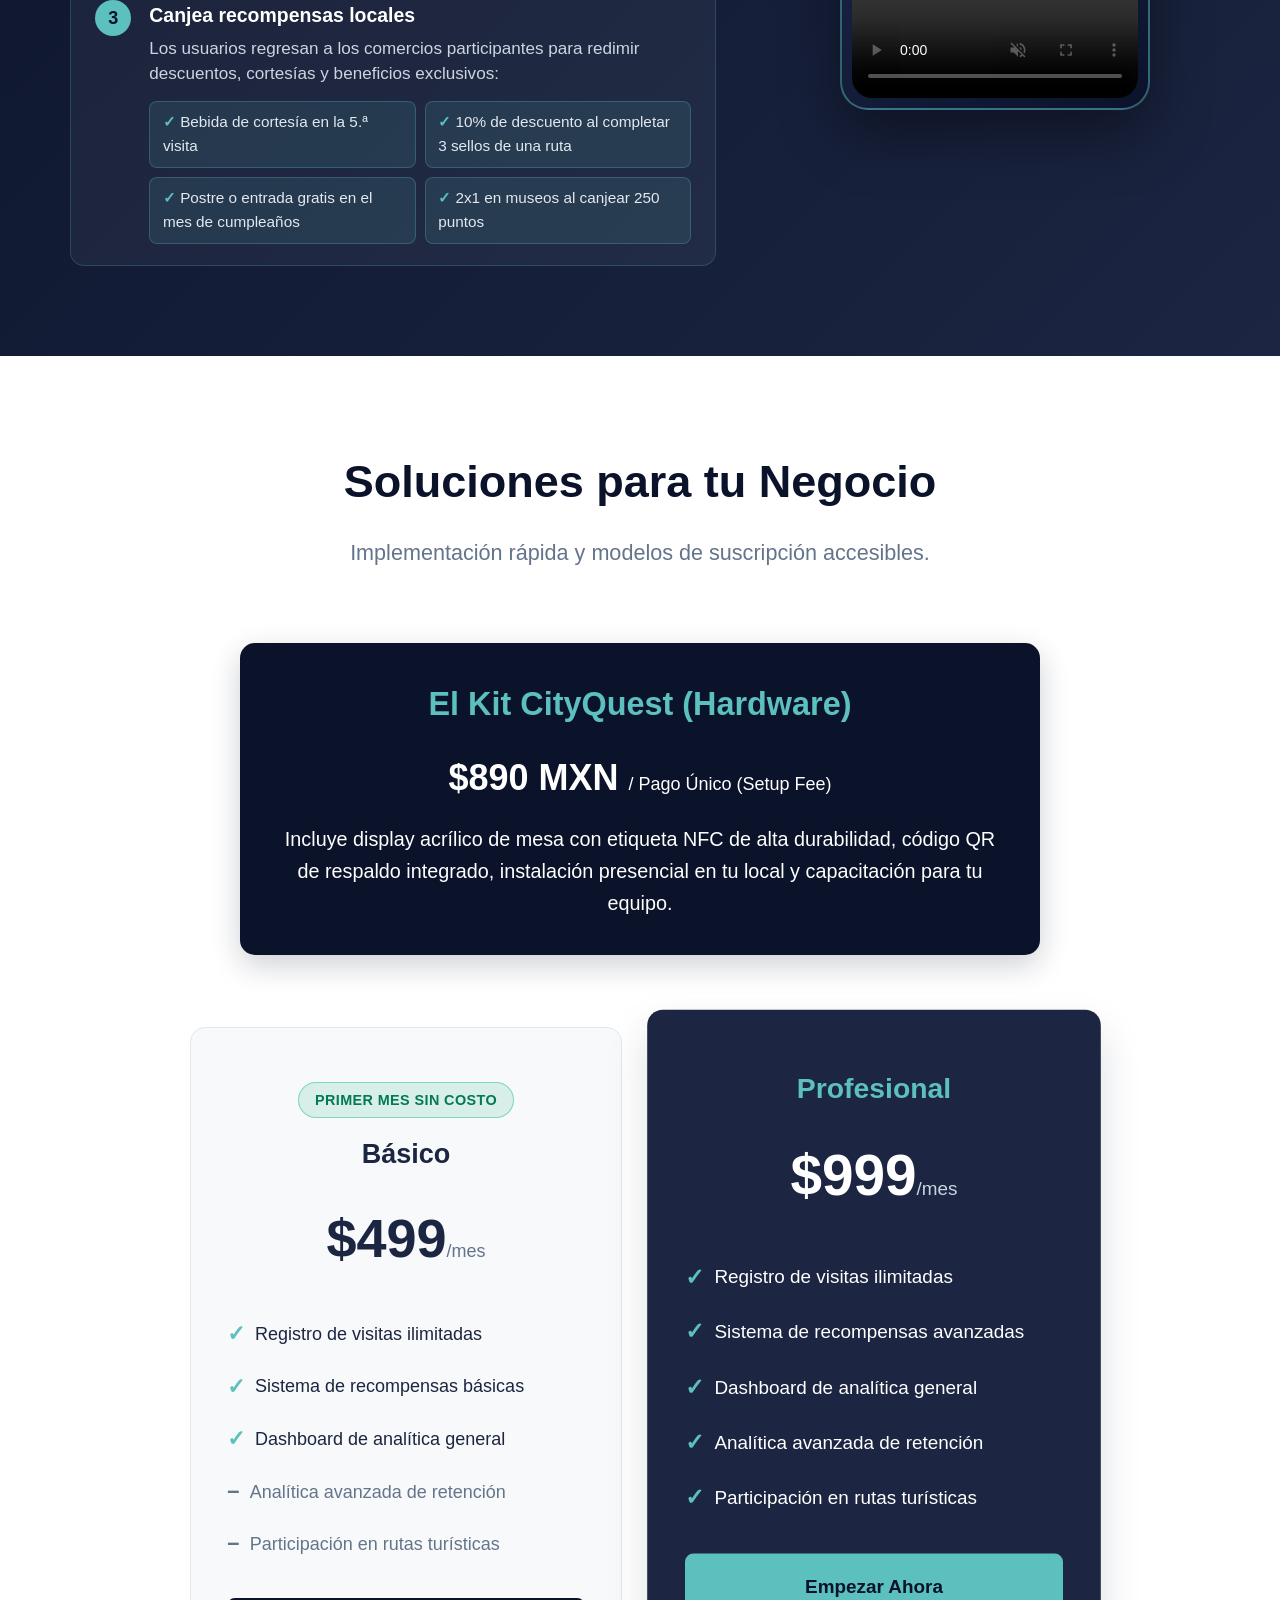
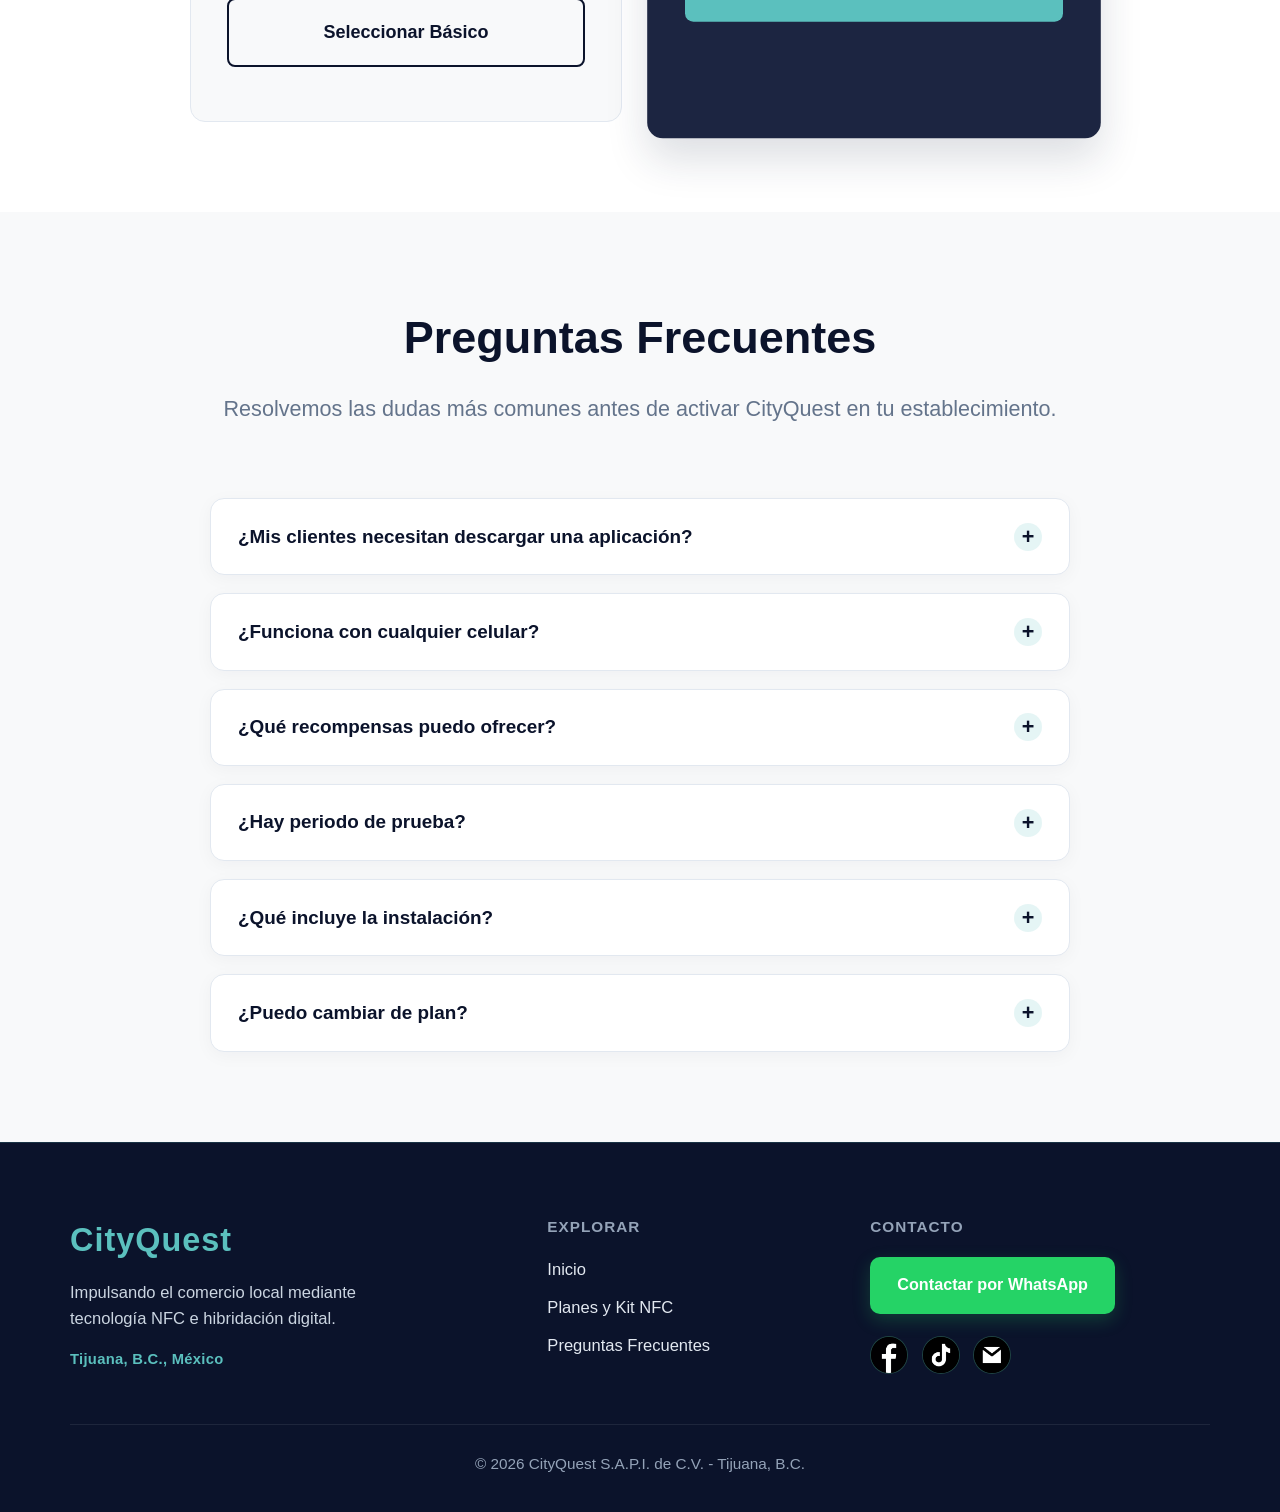
==== commit 64ce7ce9: "style: reorganizar footer con contacto WhatsApp, correo y TikTok" ====
--- a/index.html
+++ b/index.html
@@ -11,7 +11,10 @@
     <!-- Navegación -->
     <nav>
         <a href="#" class="logo" onclick="navigateTo('home', event)">CityQuest</a>
-        <a href="#planes" id="nav-action-btn" class="nav-cta" onclick="navigateTo('home', event, 'planes')">Ver Planes</a>
+        <div class="nav-actions">
+            <a href="#preguntas" class="nav-link" onclick="navigateTo('home', event, 'preguntas')">Preguntas</a>
+            <a href="#planes" id="nav-action-btn" class="nav-cta" onclick="navigateTo('home', event, 'planes')">Ver Planes</a>
+        </div>
     </nav>
 
     <!-- VISTA PRINCIPAL: Catálogo Comercial -->
@@ -142,6 +145,7 @@
         <div class="pricing-grid">
             <!-- Plan Básico -->
             <div class="pricing-card">
+                <span class="plan-promo-badge">Primer mes sin costo</span>
                 <div class="plan-name">Básico</div>
                 <div class="plan-price">$499<span>/mes</span></div>
                 <ul class="features-list">
@@ -169,6 +173,46 @@
             </div>
         </div>
     </section>
+
+    <!-- Sección Preguntas Frecuentes -->
+    <section id="preguntas" class="faq-section">
+        <div class="faq-container">
+            <h2 class="section-title">Preguntas Frecuentes</h2>
+            <p class="section-subtitle">Resolvemos las dudas más comunes antes de activar CityQuest en tu establecimiento.</p>
+
+            <div class="faq-list">
+                <details class="faq-item">
+                    <summary class="faq-question">¿Mis clientes necesitan descargar una aplicación?</summary>
+                    <p class="faq-answer">No. Al acercar el teléfono a la etiqueta se abre el pasaporte digital en el navegador. También funciona escaneando el código QR.</p>
+                </details>
+
+                <details class="faq-item">
+                    <summary class="faq-question">¿Funciona con cualquier celular?</summary>
+                    <p class="faq-answer">La lectura NFC funciona en la mayoría de los teléfonos Android recientes y en iPhone XS o posteriores. Para el resto, el acrílico incluye un código QR de respaldo.</p>
+                </details>
+
+                <details class="faq-item">
+                    <summary class="faq-question">¿Qué recompensas puedo ofrecer?</summary>
+                    <p class="faq-answer">Las que el negocio elija; por ejemplo, una bebida de cortesía en la 5.ª visita, 10% de descuento al completar una ruta o un regalo de cumpleaños.</p>
+                </details>
+
+                <details class="faq-item">
+                    <summary class="faq-question">¿Hay periodo de prueba?</summary>
+                    <p class="faq-answer">Sí. El primer mes del Plan Básico es sin costo; solo se paga el Kit CityQuest ($890 MXN).</p>
+                </details>
+
+                <details class="faq-item">
+                    <summary class="faq-question">¿Qué incluye la instalación?</summary>
+                    <p class="faq-answer">Acrílico de mesa con etiqueta NFC, código QR de respaldo, instalación presencial y capacitación al personal.</p>
+                </details>
+
+                <details class="faq-item">
+                    <summary class="faq-question">¿Puedo cambiar de plan?</summary>
+                    <p class="faq-answer">Sí. Se puede pasar del Plan Básico al Profesional en cualquier momento; el contrato es anual con facturación mensual.</p>
+                </details>
+            </div>
+        </div>
+    </section>
     </main>
 
     <!-- PÁGINA 1: Conexión con botón "Seleccionar Básico" -->
@@ -185,8 +229,8 @@
 
                     <div class="breakdown-list">
                         <div class="breakdown-item">
-                            <span>Suscripción mensual</span>
-                            <strong>$499 MXN / mes</strong>
+                            <span>Suscripción mensual (1.er mes sin costo)</span>
+                            <strong>$0 MXN (luego $499/mes)</strong>
                         </div>
                         <div class="breakdown-item">
                             <span>Kit CityQuest (Acrílico NFC + QR)</span>
@@ -197,8 +241,8 @@
                             <strong>Incluido</strong>
                         </div>
                         <div class="breakdown-total">
-                            <span>Inversión Inicial</span>
-                            <span>$1,389 MXN</span>
+                            <span>Inversión Inicial (solo el kit)</span>
+                            <span>$890 MXN</span>
                         </div>
                     </div>
 
@@ -348,17 +392,45 @@
 
     <!-- Footer -->
     <footer>
-        <h2 class="logo" style="margin-bottom: 1rem;">CityQuest</h2>
-        <p>Impulsando el comercio local mediante tecnología NFC e hibridación digital.</p>
-        <p style="margin-top: 1rem;">&copy; 2026 CityQuest S.A.P.I. de C.V. - Tijuana, B.C.</p>
-        <div clss="redes">
-            <a href="https://www.facebook.com/story.php?story_fbid=1136397499380548&id=100090309247141" target="_blank">
-                <img src="./img/facebook.png" alt="Facebook">
-            </a>
-
-            <a href="https://www.tiktok.com/@thebest.playlist/photo/7707848285150579989" target="_blank">
-                <img src="./img/tiktok.png" alt="TikTok">
-            </a>
+        <div class="footer-container">
+            <div class="footer-grid">
+                <div class="footer-brand">
+                    <h2 class="logo">CityQuest</h2>
+                    <p class="footer-tagline">Impulsando el comercio local mediante tecnología NFC e hibridación digital.</p>
+                    <span class="footer-location">Tijuana, B.C., México</span>
+                </div>
+
+                <div class="footer-col">
+                    <h3 class="footer-heading">Explorar</h3>
+                    <ul class="footer-nav">
+                        <li><a href="#" onclick="navigateTo('home', event)">Inicio</a></li>
+                        <li><a href="#planes" onclick="navigateTo('home', event, 'planes')">Planes y Kit NFC</a></li>
+                        <li><a href="#preguntas" onclick="navigateTo('home', event, 'preguntas')">Preguntas Frecuentes</a></li>
+                    </ul>
+                </div>
+
+                <div class="footer-col">
+                    <h3 class="footer-heading">Contacto</h3>
+                    <div class="footer-contact">
+                        <a href="https://wa.me/526631629527?text=Hola%2C%20quiero%20informaci%C3%B3n%20de%20CityQuest%20para%20mi%20negocio" target="_blank" rel="noopener noreferrer" class="whatsapp-btn footer-wa-btn">Contactar por WhatsApp</a>
+                    </div>
+                    <div class="redes">
+                        <a href="https://www.facebook.com/story.php?story_fbid=1136397499380548&id=100090309247141" target="_blank" rel="noopener noreferrer" aria-label="Facebook">
+                            <img src="./img/facebook.png" alt="Facebook">
+                        </a>
+                        <a href="https://www.tiktok.com/@cityquest.tj" target="_blank" rel="noopener noreferrer" aria-label="TikTok">
+                            <img src="./img/tiktok.png" alt="TikTok">
+                        </a>
+                        <a href="mailto:cityquestj@gmail.com" aria-label="Correo">
+                            <img src="./img/mail.png" alt="Correo">
+                        </a>
+                    </div>
+                </div>
+            </div>
+
+            <div class="footer-bottom">
+                <p>&copy; 2026 CityQuest S.A.P.I. de C.V. - Tijuana, B.C.</p>
+            </div>
         </div>
     </footer>
 
@@ -408,7 +480,8 @@
             } else if (hash === '#plan-profesional') {
                 navigateTo('profesional');
             } else {
-                navigateTo('home', null, hash === '#planes' ? 'planes' : null);
+                const anchor = (hash === '#planes' || hash === '#preguntas') ? hash.slice(1) : null;
+                navigateTo('home', null, anchor);
             }
         }
 
@@ -447,6 +520,17 @@
             );
             waLink.href = `https://wa.me/526640000000?text=${mensajeWA}`;
         }
+
+        // Comportamiento de acordeón: al abrir una pregunta, cerrar las demás
+        document.querySelectorAll('.faq-item').forEach((item) => {
+            item.addEventListener('toggle', () => {
+                if (item.open) {
+                    document.querySelectorAll('.faq-item').forEach((other) => {
+                        if (other !== item) other.open = false;
+                    });
+                }
+            });
+        });
     </script>
 </body>
 </html>
--- a/css/styles.css
+++ b/css/styles.css
@@ -47,6 +47,24 @@
     letter-spacing: 1px;
 }
 
+.nav-actions {
+    display: flex;
+    align-items: center;
+    gap: 1.5rem;
+}
+
+.nav-link {
+    color: var(--text-light);
+    text-decoration: none;
+    font-weight: 600;
+    font-size: 0.95rem;
+    transition: color 0.25s ease;
+}
+
+.nav-link:hover {
+    color: var(--accent-teal);
+}
+
 .nav-cta {
     background-color: var(--accent-teal);
     color: var(--primary-dark);
@@ -478,6 +496,20 @@
     margin-bottom: 1rem;
 }
 
+.plan-promo-badge {
+    display: inline-block;
+    background-color: rgba(16, 185, 129, 0.14);
+    color: #047857;
+    border: 1px solid rgba(16, 185, 129, 0.45);
+    padding: 0.3rem 0.9rem;
+    border-radius: 50px;
+    font-size: 0.8rem;
+    font-weight: 700;
+    text-transform: uppercase;
+    letter-spacing: 0.4px;
+    margin-bottom: 0.85rem;
+}
+
 .pricing-card.premium .plan-name { color: var(--accent-teal); }
 
 .plan-price {
@@ -551,32 +583,233 @@
     background-color: #4eb0ae;
 }
 
+/* --- Preguntas Frecuentes Section --- */
+#planes,
+#preguntas {
+    scroll-margin-top: 80px;
+}
+
+.faq-section {
+    background-color: var(--bg-light);
+    padding: 5rem 5%;
+}
+
+.faq-container {
+    max-width: 860px;
+    margin: 0 auto;
+}
+
+.faq-list {
+    display: flex;
+    flex-direction: column;
+    gap: 1rem;
+}
+
+.faq-item {
+    background-color: var(--card-bg);
+    border: 1px solid #e2e8f0;
+    border-radius: 14px;
+    box-shadow: 0 4px 18px rgba(11, 19, 43, 0.04);
+    transition: border-color 0.2s ease, box-shadow 0.2s ease;
+}
+
+.faq-item[open] {
+    border-color: var(--accent-teal);
+    box-shadow: 0 8px 24px rgba(91, 192, 190, 0.14);
+}
+
+.faq-question {
+    list-style: none;
+    cursor: pointer;
+    padding: 1.25rem 1.5rem;
+    font-size: 1.05rem;
+    font-weight: 700;
+    color: var(--primary-dark);
+    display: flex;
+    justify-content: space-between;
+    align-items: center;
+    gap: 1rem;
+}
+
+.faq-question::-webkit-details-marker {
+    display: none;
+}
+
+.faq-question::after {
+    content: '+';
+    flex-shrink: 0;
+    width: 28px;
+    height: 28px;
+    border-radius: 50%;
+    background-color: rgba(91, 192, 190, 0.16);
+    color: var(--primary-dark);
+    display: flex;
+    align-items: center;
+    justify-content: center;
+    font-size: 1.2rem;
+    font-weight: 700;
+    line-height: 1;
+    transition: transform 0.2s ease, background-color 0.2s ease;
+}
+
+.faq-item[open] .faq-question::after {
+    content: '−';
+    background-color: var(--accent-teal);
+}
+
+.faq-answer {
+    padding: 0 1.5rem 1.35rem;
+    color: var(--gray-text);
+    font-size: 0.98rem;
+    line-height: 1.6;
+}
+
 /* --- Footer --- */
 
 footer {
     background-color: var(--primary-dark);
     color: var(--text-light);
+    padding: 4rem 5% 2rem;
+    font-size: 0.92rem;
+    border-top: 1px solid rgba(91, 192, 190, 0.18);
+}
+
+.footer-container {
+    max-width: 1140px;
+    margin: 0 auto;
+}
+
+.footer-grid {
+    display: grid;
+    grid-template-columns: 1.4fr 0.9fr 1.1fr;
+    gap: 2.5rem;
+    align-items: start;
+    text-align: left;
+}
+
+.footer-brand .logo {
+    display: inline-block;
+    margin-bottom: 0.75rem;
+}
+
+.footer-tagline {
+    color: #cbd5e1;
+    line-height: 1.6;
+    max-width: 340px;
+    margin-bottom: 0.75rem;
+}
+
+.footer-location {
+    display: inline-block;
+    font-size: 0.82rem;
+    font-weight: 600;
+    color: var(--accent-teal);
+    letter-spacing: 0.3px;
+}
+
+.footer-heading {
+    font-size: 0.85rem;
+    text-transform: uppercase;
+    letter-spacing: 1px;
+    color: #94a3b8;
+    margin-bottom: 1rem;
+}
+
+.footer-nav {
+    list-style: none;
+    display: flex;
+    flex-direction: column;
+    gap: 0.65rem;
+}
+
+.footer-nav a {
+    color: #e2e8f0;
+    text-decoration: none;
+    transition: color 0.2s ease;
+}
+
+.footer-nav a:hover {
+    color: var(--accent-teal);
+}
+
+.footer-contact {
+    display: flex;
+    flex-direction: column;
+    align-items: flex-start;
+    gap: 0.9rem;
+}
+
+.footer-email {
+    color: var(--accent-teal);
+    text-decoration: none;
+    font-weight: 600;
+    font-size: 0.95rem;
+}
+
+.footer-email:hover {
+    text-decoration: underline;
+}
+
+.footer-wa-btn {
+    padding: 0.65rem 1.25rem;
+    font-size: 0.9rem;
+    border-radius: 50px;
+    box-shadow: 0 6px 18px rgba(37, 211, 102, 0.22);
+}
+
+.redes {
+    display: flex;
+    align-items: center;
+    gap: 0.75rem;
+    margin-top: 1.25rem;
+}
+
+.redes a {
+    width: 38px;
+    height: 38px;
+    border-radius: 50%;
+    background-color: #000000;
+    border: 1.5px solid rgba(91, 192, 190, 0.35);
+    display: inline-flex;
+    align-items: center;
+    justify-content: center;
+    overflow: hidden;
+    transition: transform 0.2s ease, border-color 0.2s ease, box-shadow 0.2s ease;
+}
+
+.redes a img {
+    width: 100%;
+    height: 100%;
+    object-fit: cover;
+}
+
+.redes a:hover {
+    transform: translateY(-2px);
+    border-color: var(--accent-teal);
+    box-shadow: 0 4px 12px rgba(91, 192, 190, 0.25);
+}
+
+.footer-bottom {
+    margin-top: 2.75rem;
+    padding-top: 1.5rem;
+    border-top: 1px solid rgba(255, 255, 255, 0.08);
     text-align: center;
-    padding: 3rem 5%;
-    font-size: 0.9rem;
-    display: flex;
-    flex-direction: column;
-}
-
-.redes{
-    display: flex;
-}
-
-a img{
-    margin-top: 10px;
-    width: 20px;
-    height: 20px;
-}
-
-footer p { opacity: 0.7; }
+    color: #94a3b8;
+    font-size: 0.85rem;
+}
 
 /* --- Responsive Design --- */
 @media (max-width: 768px) {
+    .nav-actions {
+        gap: 0.9rem;
+    }
+    .nav-link {
+        font-size: 0.9rem;
+    }
+    .nav-cta {
+        padding: 0.45rem 1.1rem;
+        font-size: 0.9rem;
+    }
     .pricing-card.premium {
         transform: scale(1);
     }
@@ -598,6 +831,21 @@
     }
     .checkout-grid {
         grid-template-columns: 1fr;
+    }
+    .footer-grid {
+        grid-template-columns: 1fr;
+        text-align: center;
+        gap: 2rem;
+    }
+    .footer-tagline {
+        margin-left: auto;
+        margin-right: auto;
+    }
+    .footer-contact {
+        align-items: center;
+    }
+    .redes {
+        justify-content: center;
     }
 }
 
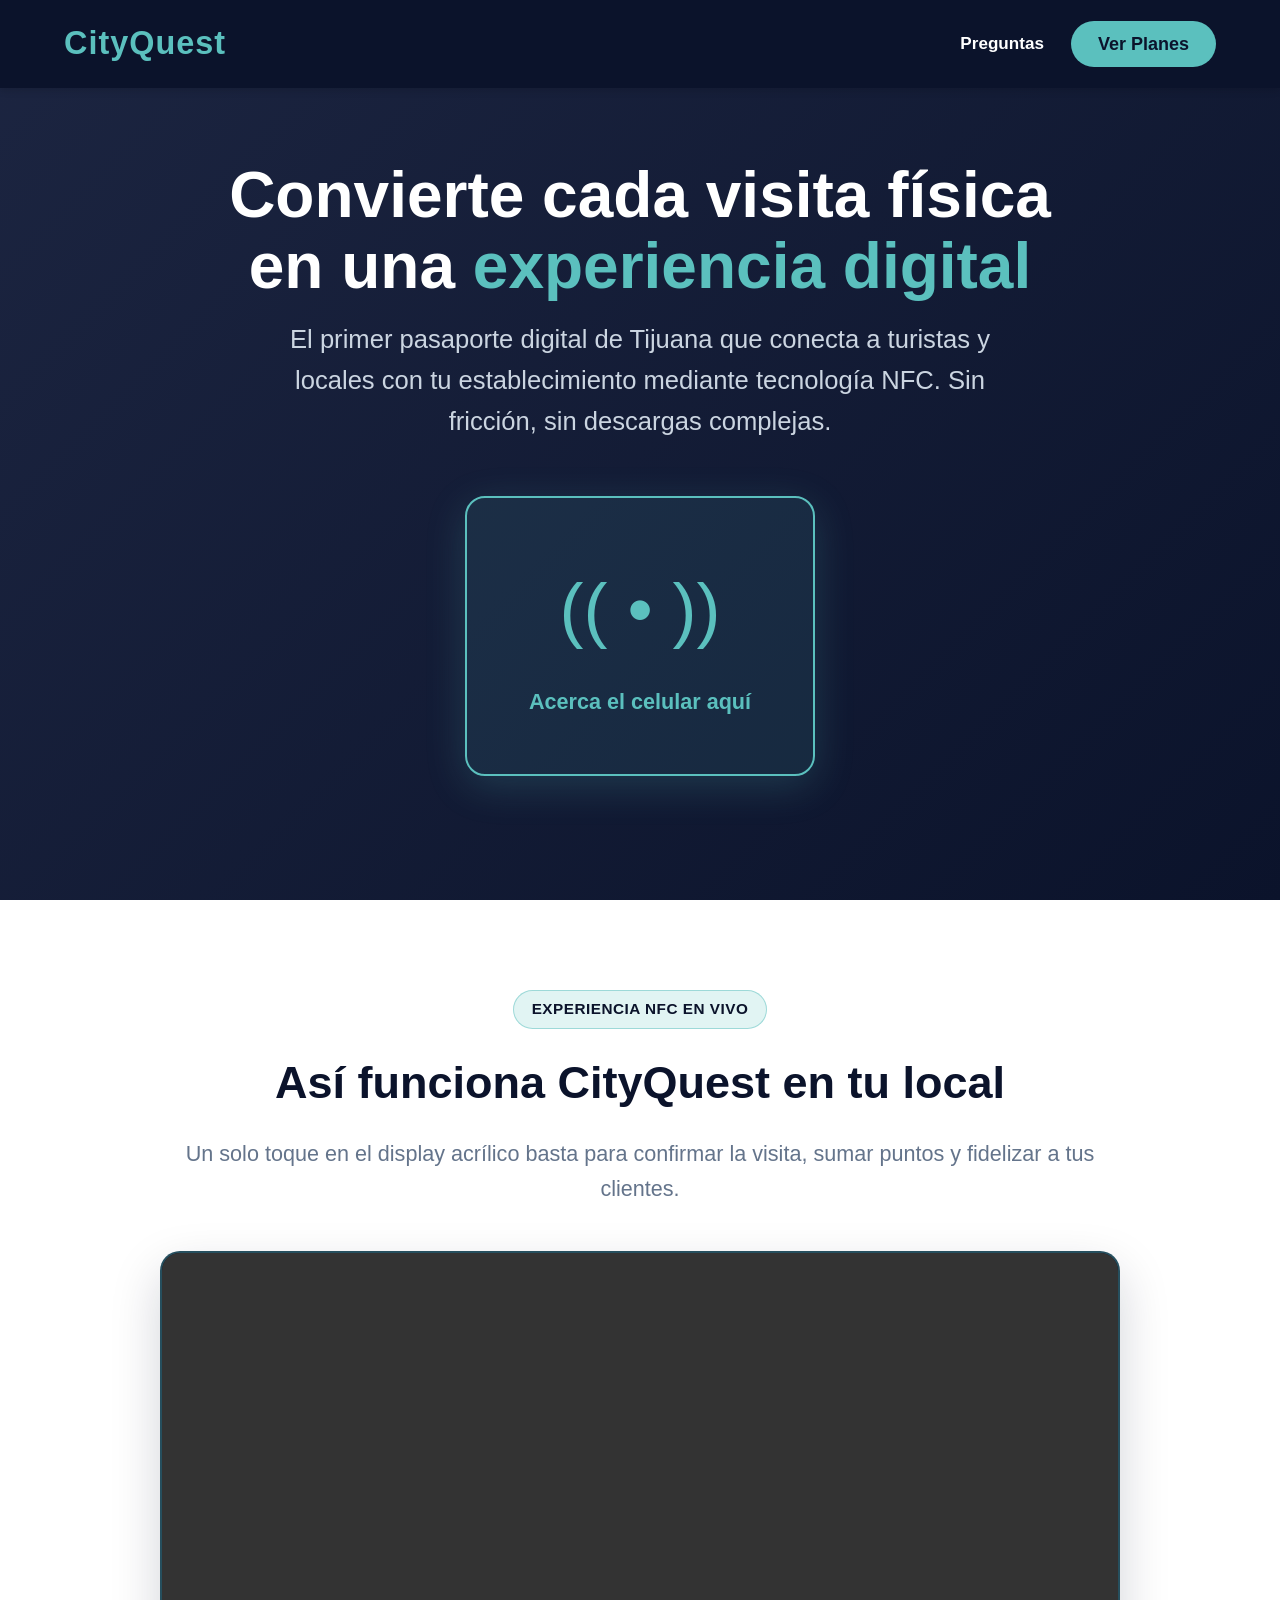
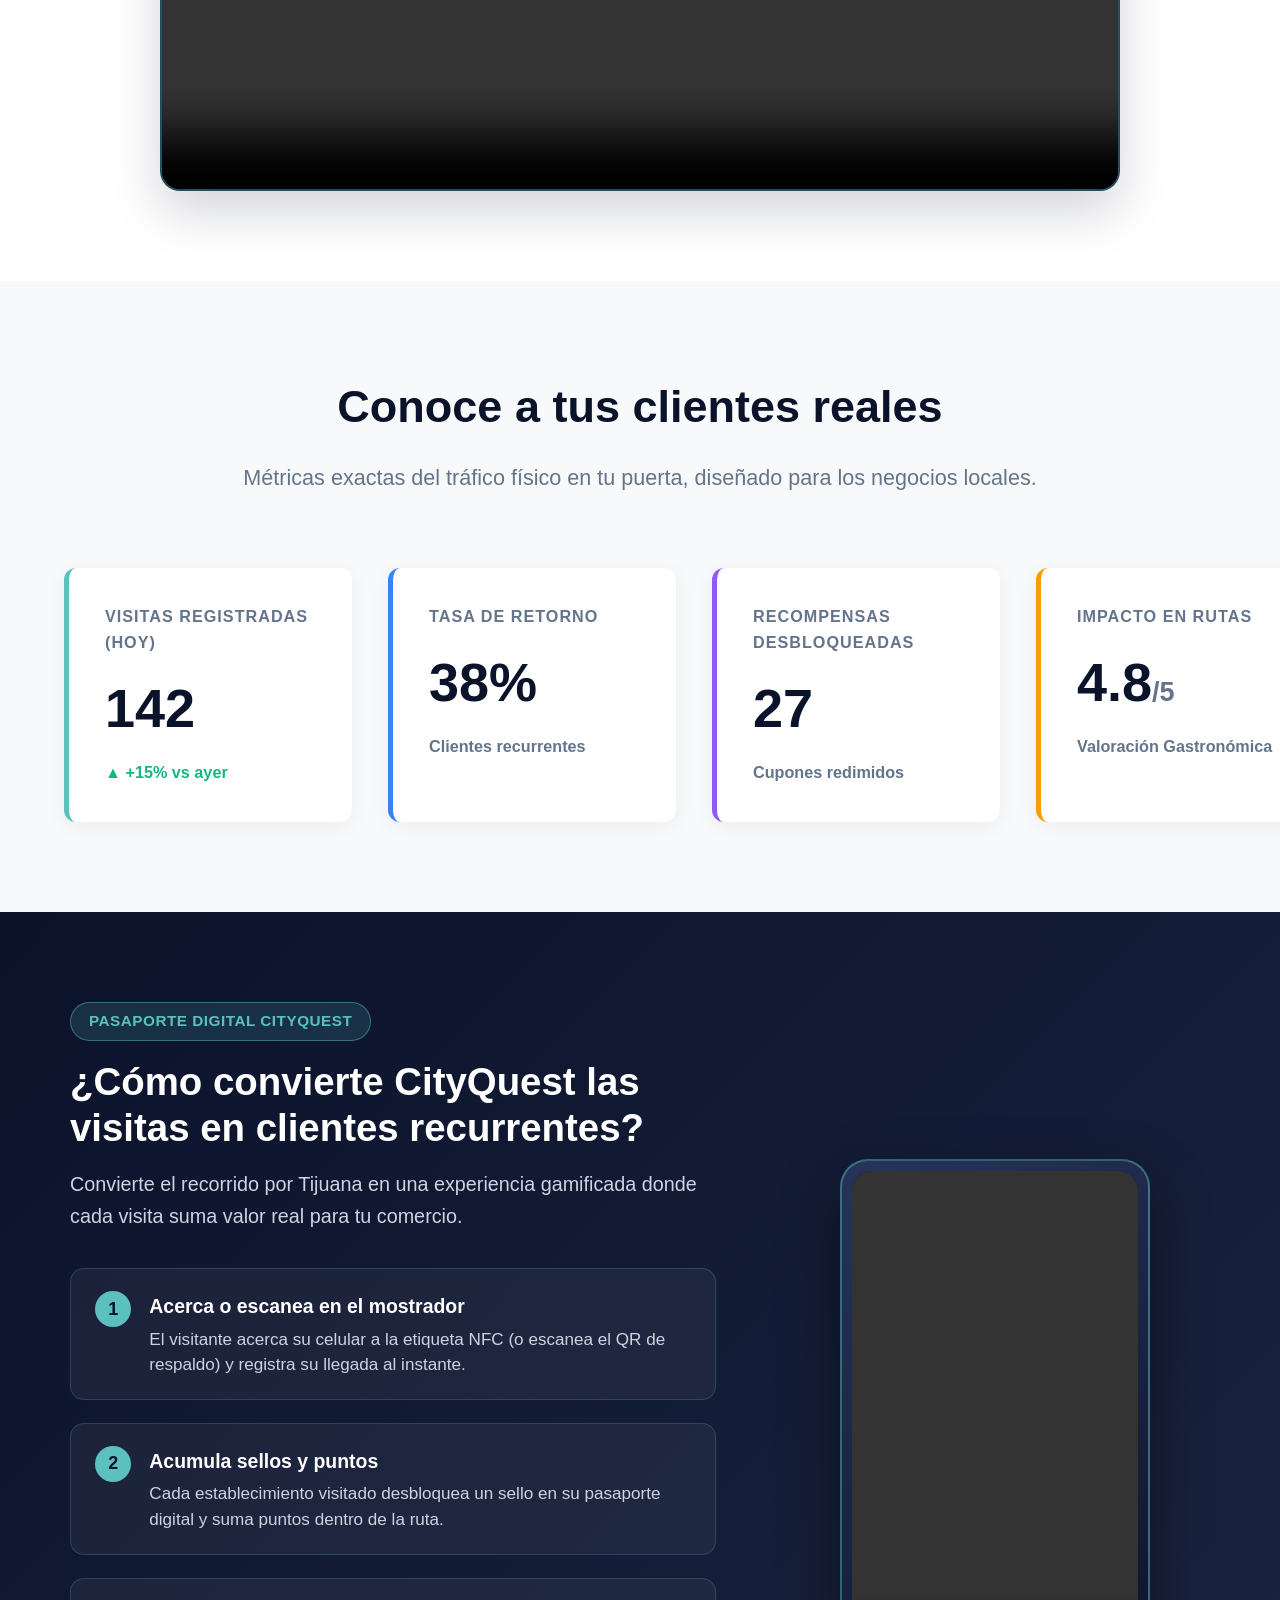
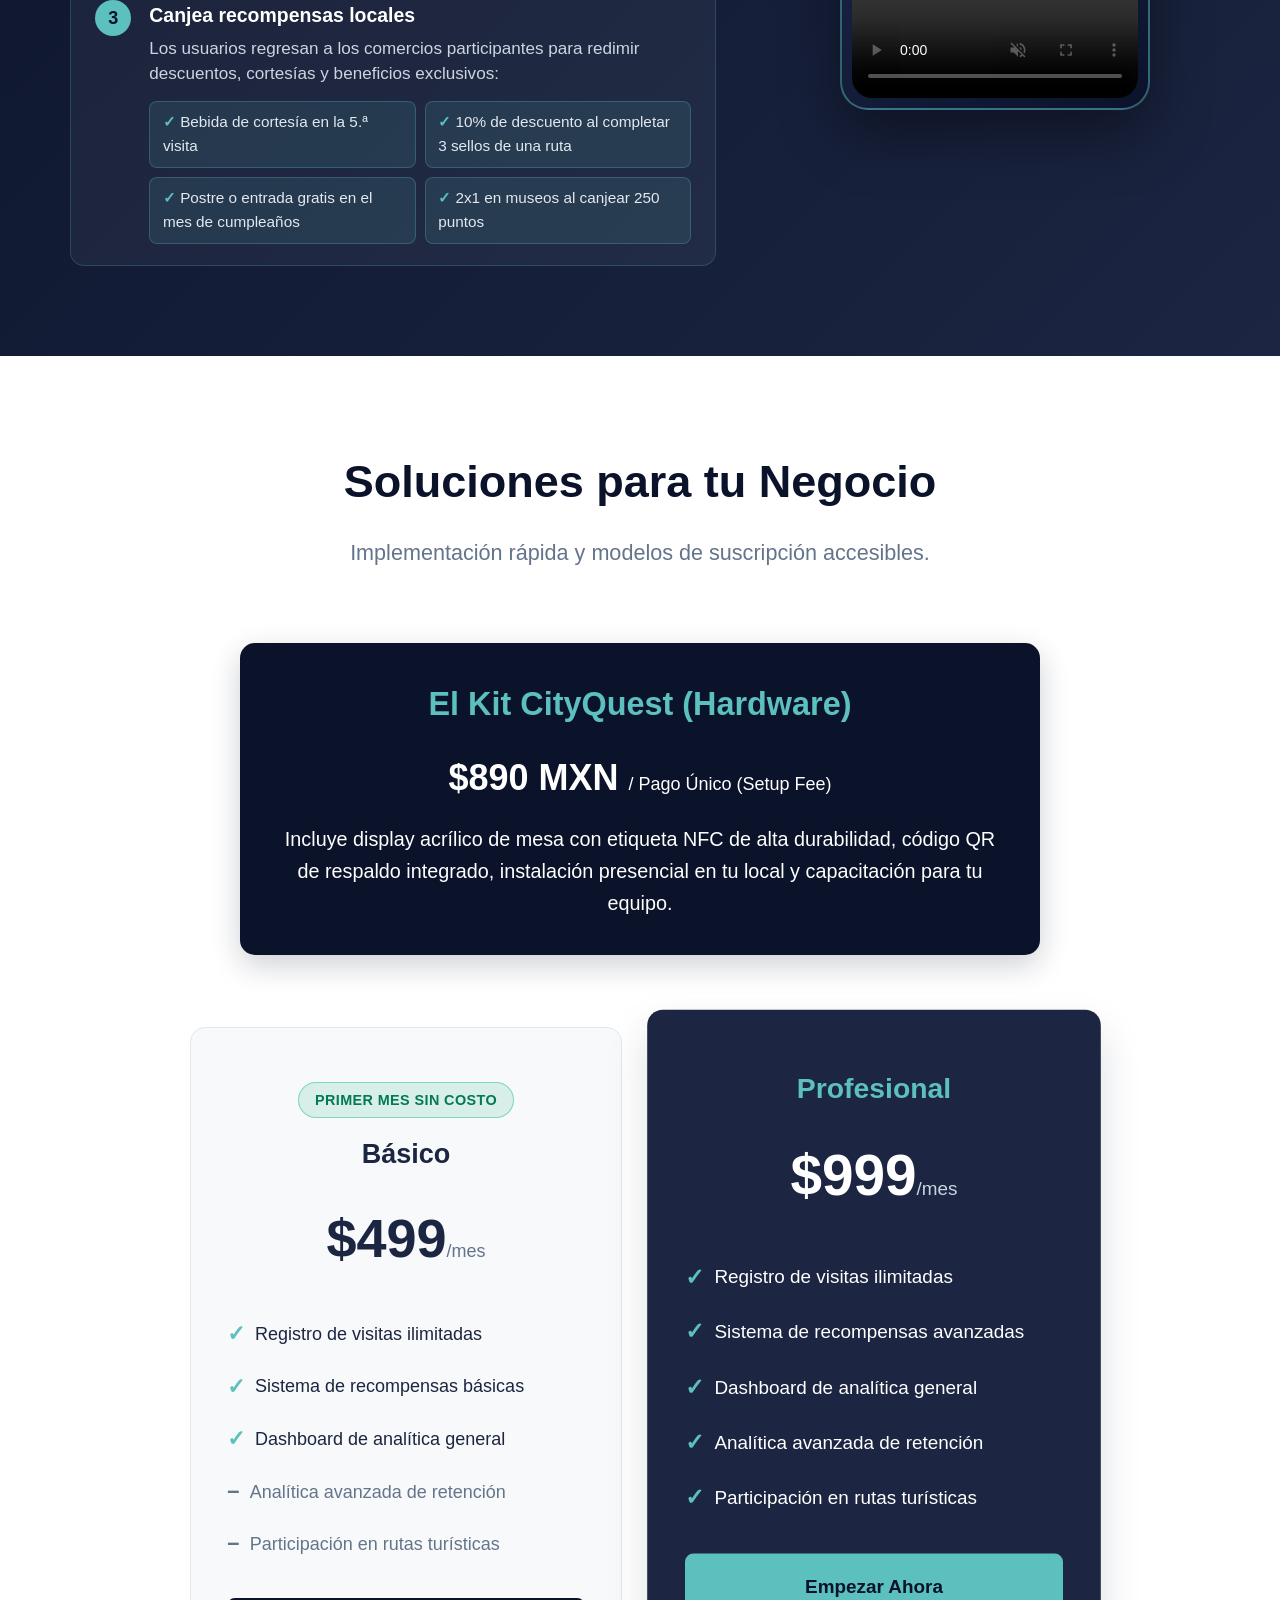
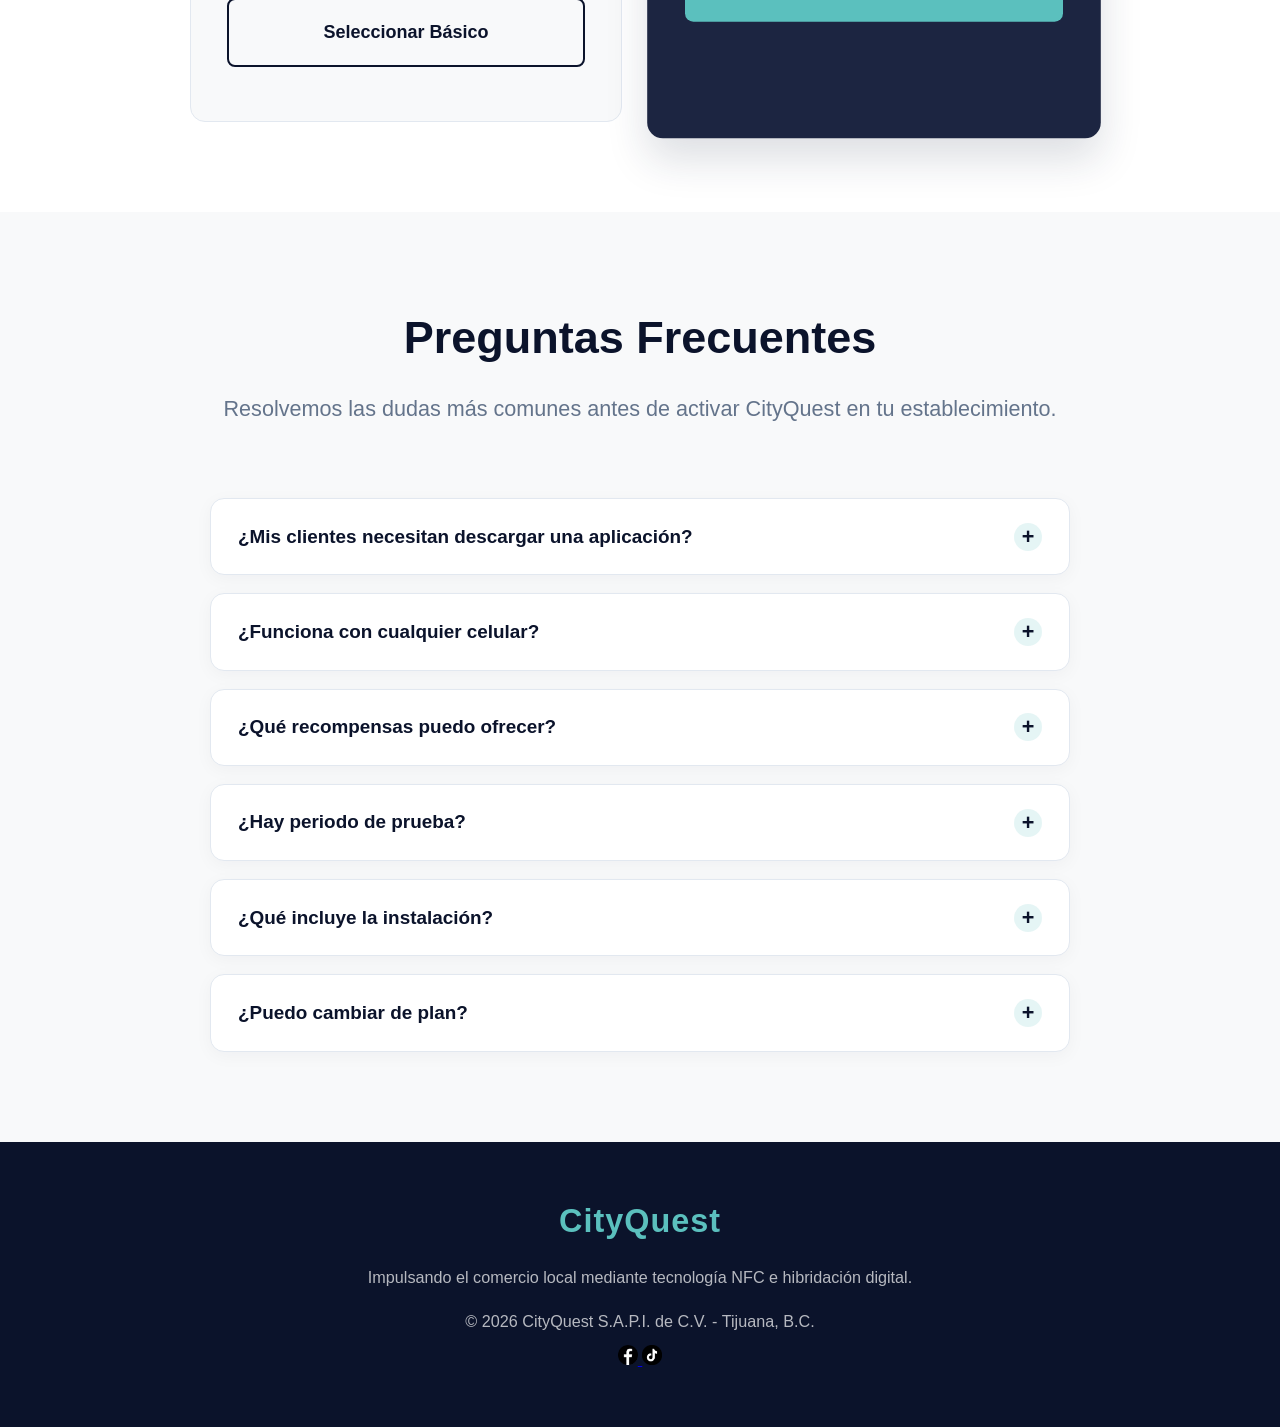
==== commit 1273b381: "feat: agregar seccion de preguntas frecuentes y enlace en navbar" ====
--- a/index.html
+++ b/index.html
@@ -392,45 +392,17 @@
 
     <!-- Footer -->
     <footer>
-        <div class="footer-container">
-            <div class="footer-grid">
-                <div class="footer-brand">
-                    <h2 class="logo">CityQuest</h2>
-                    <p class="footer-tagline">Impulsando el comercio local mediante tecnología NFC e hibridación digital.</p>
-                    <span class="footer-location">Tijuana, B.C., México</span>
-                </div>
-
-                <div class="footer-col">
-                    <h3 class="footer-heading">Explorar</h3>
-                    <ul class="footer-nav">
-                        <li><a href="#" onclick="navigateTo('home', event)">Inicio</a></li>
-                        <li><a href="#planes" onclick="navigateTo('home', event, 'planes')">Planes y Kit NFC</a></li>
-                        <li><a href="#preguntas" onclick="navigateTo('home', event, 'preguntas')">Preguntas Frecuentes</a></li>
-                    </ul>
-                </div>
-
-                <div class="footer-col">
-                    <h3 class="footer-heading">Contacto</h3>
-                    <div class="footer-contact">
-                        <a href="https://wa.me/526631629527?text=Hola%2C%20quiero%20informaci%C3%B3n%20de%20CityQuest%20para%20mi%20negocio" target="_blank" rel="noopener noreferrer" class="whatsapp-btn footer-wa-btn">Contactar por WhatsApp</a>
-                    </div>
-                    <div class="redes">
-                        <a href="https://www.facebook.com/story.php?story_fbid=1136397499380548&id=100090309247141" target="_blank" rel="noopener noreferrer" aria-label="Facebook">
-                            <img src="./img/facebook.png" alt="Facebook">
-                        </a>
-                        <a href="https://www.tiktok.com/@cityquest.tj" target="_blank" rel="noopener noreferrer" aria-label="TikTok">
-                            <img src="./img/tiktok.png" alt="TikTok">
-                        </a>
-                        <a href="mailto:cityquestj@gmail.com" aria-label="Correo">
-                            <img src="./img/mail.png" alt="Correo">
-                        </a>
-                    </div>
-                </div>
-            </div>
-
-            <div class="footer-bottom">
-                <p>&copy; 2026 CityQuest S.A.P.I. de C.V. - Tijuana, B.C.</p>
-            </div>
+        <h2 class="logo" style="margin-bottom: 1rem;">CityQuest</h2>
+        <p>Impulsando el comercio local mediante tecnología NFC e hibridación digital.</p>
+        <p style="margin-top: 1rem;">&copy; 2026 CityQuest S.A.P.I. de C.V. - Tijuana, B.C.</p>
+        <div clss="redes">
+            <a href="https://www.facebook.com/story.php?story_fbid=1136397499380548&id=100090309247141" target="_blank">
+                <img src="./img/facebook.png" alt="Facebook">
+            </a>
+
+            <a href="https://www.tiktok.com/@thebest.playlist/photo/7707848285150579989" target="_blank">
+                <img src="./img/tiktok.png" alt="TikTok">
+            </a>
         </div>
     </footer>
 
--- a/css/styles.css
+++ b/css/styles.css
@@ -669,134 +669,24 @@
 footer {
     background-color: var(--primary-dark);
     color: var(--text-light);
-    padding: 4rem 5% 2rem;
-    font-size: 0.92rem;
-    border-top: 1px solid rgba(91, 192, 190, 0.18);
-}
-
-.footer-container {
-    max-width: 1140px;
-    margin: 0 auto;
-}
-
-.footer-grid {
-    display: grid;
-    grid-template-columns: 1.4fr 0.9fr 1.1fr;
-    gap: 2.5rem;
-    align-items: start;
-    text-align: left;
-}
-
-.footer-brand .logo {
-    display: inline-block;
-    margin-bottom: 0.75rem;
-}
-
-.footer-tagline {
-    color: #cbd5e1;
-    line-height: 1.6;
-    max-width: 340px;
-    margin-bottom: 0.75rem;
-}
-
-.footer-location {
-    display: inline-block;
-    font-size: 0.82rem;
-    font-weight: 600;
-    color: var(--accent-teal);
-    letter-spacing: 0.3px;
-}
-
-.footer-heading {
-    font-size: 0.85rem;
-    text-transform: uppercase;
-    letter-spacing: 1px;
-    color: #94a3b8;
-    margin-bottom: 1rem;
-}
-
-.footer-nav {
-    list-style: none;
+    text-align: center;
+    padding: 3rem 5%;
+    font-size: 0.9rem;
     display: flex;
     flex-direction: column;
-    gap: 0.65rem;
-}
-
-.footer-nav a {
-    color: #e2e8f0;
-    text-decoration: none;
-    transition: color 0.2s ease;
-}
-
-.footer-nav a:hover {
-    color: var(--accent-teal);
-}
-
-.footer-contact {
-    display: flex;
-    flex-direction: column;
-    align-items: flex-start;
-    gap: 0.9rem;
-}
-
-.footer-email {
-    color: var(--accent-teal);
-    text-decoration: none;
-    font-weight: 600;
-    font-size: 0.95rem;
-}
-
-.footer-email:hover {
-    text-decoration: underline;
-}
-
-.footer-wa-btn {
-    padding: 0.65rem 1.25rem;
-    font-size: 0.9rem;
-    border-radius: 50px;
-    box-shadow: 0 6px 18px rgba(37, 211, 102, 0.22);
-}
-
-.redes {
-    display: flex;
-    align-items: center;
-    gap: 0.75rem;
-    margin-top: 1.25rem;
-}
-
-.redes a {
-    width: 38px;
-    height: 38px;
-    border-radius: 50%;
-    background-color: #000000;
-    border: 1.5px solid rgba(91, 192, 190, 0.35);
-    display: inline-flex;
-    align-items: center;
-    justify-content: center;
-    overflow: hidden;
-    transition: transform 0.2s ease, border-color 0.2s ease, box-shadow 0.2s ease;
-}
-
-.redes a img {
-    width: 100%;
-    height: 100%;
-    object-fit: cover;
-}
-
-.redes a:hover {
-    transform: translateY(-2px);
-    border-color: var(--accent-teal);
-    box-shadow: 0 4px 12px rgba(91, 192, 190, 0.25);
-}
-
-.footer-bottom {
-    margin-top: 2.75rem;
-    padding-top: 1.5rem;
-    border-top: 1px solid rgba(255, 255, 255, 0.08);
-    text-align: center;
-    color: #94a3b8;
-    font-size: 0.85rem;
-}
+}
+
+.redes{
+    display: flex;
+}
+
+a img{
+    margin-top: 10px;
+    width: 20px;
+    height: 20px;
+}
+
+footer p { opacity: 0.7; }
 
 /* --- Responsive Design --- */
 @media (max-width: 768px) {
@@ -831,21 +721,6 @@
     }
     .checkout-grid {
         grid-template-columns: 1fr;
-    }
-    .footer-grid {
-        grid-template-columns: 1fr;
-        text-align: center;
-        gap: 2rem;
-    }
-    .footer-tagline {
-        margin-left: auto;
-        margin-right: auto;
-    }
-    .footer-contact {
-        align-items: center;
-    }
-    .redes {
-        justify-content: center;
     }
 }
 
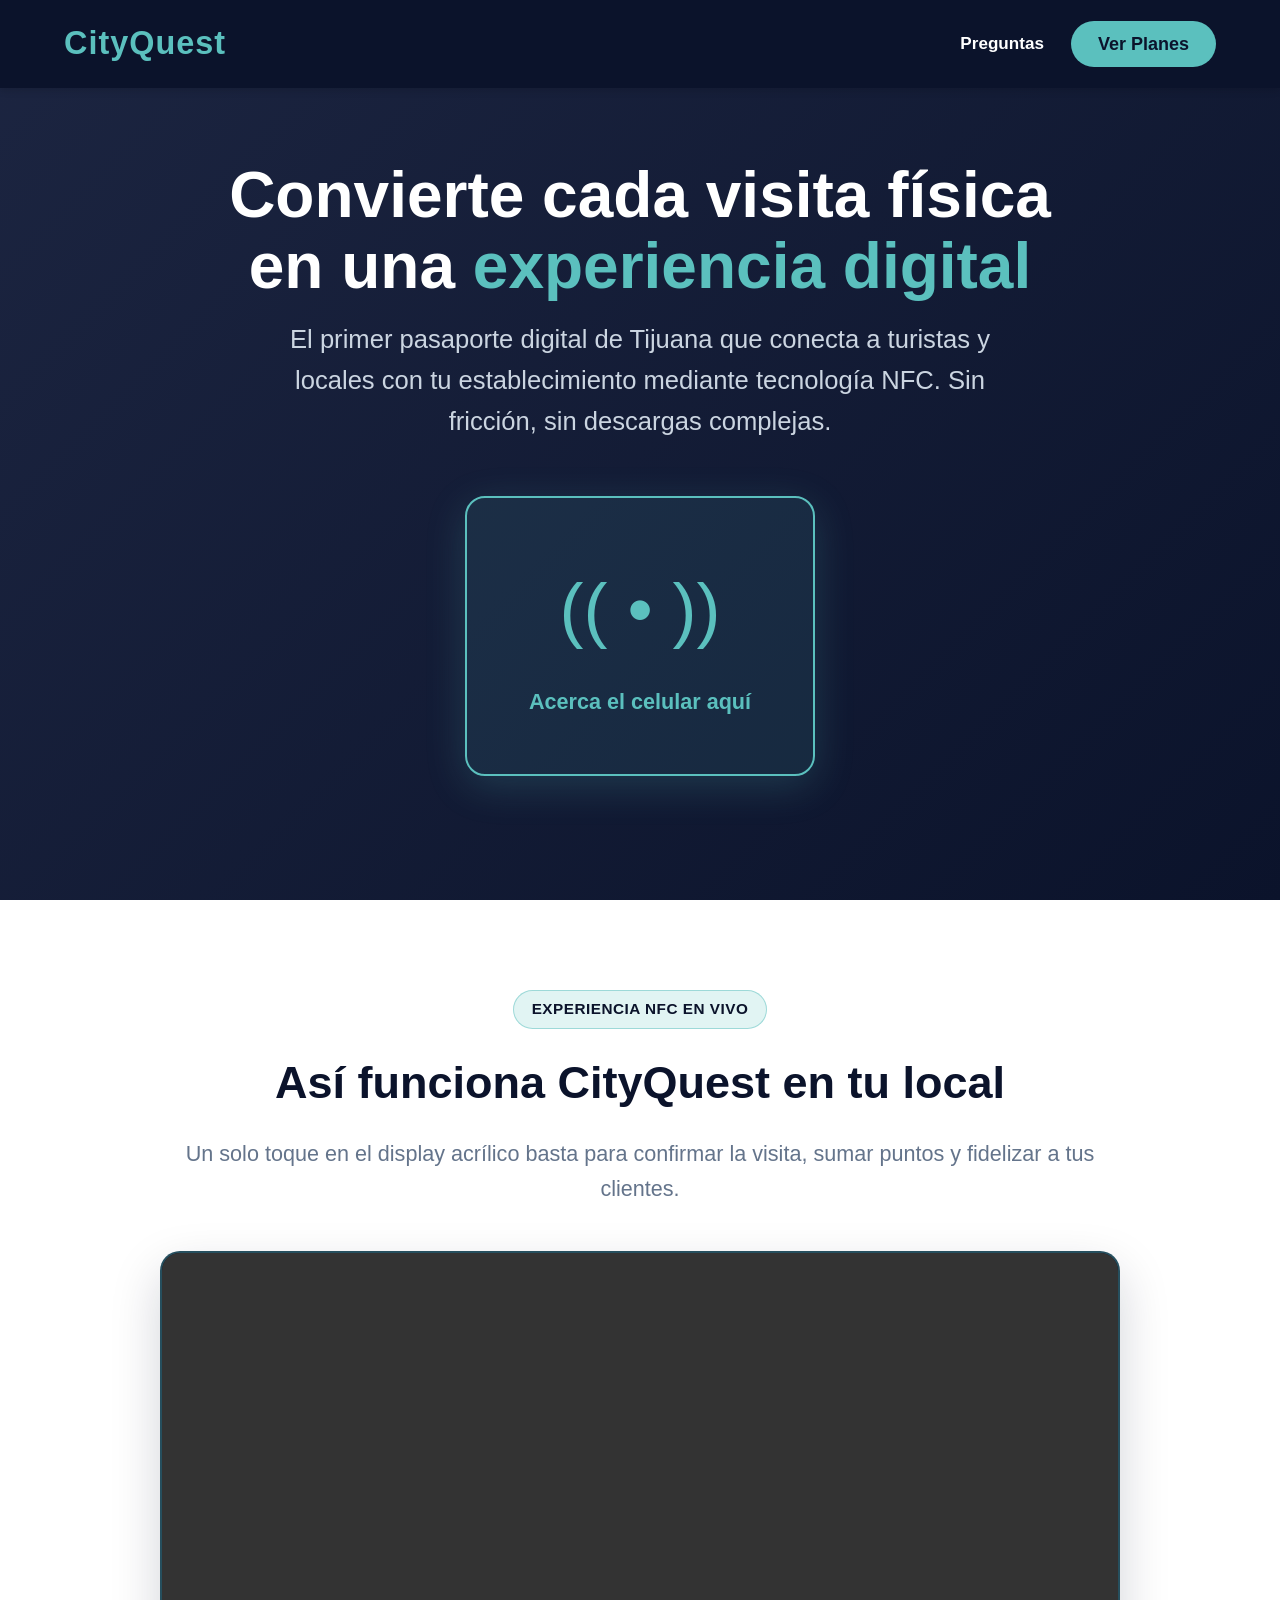
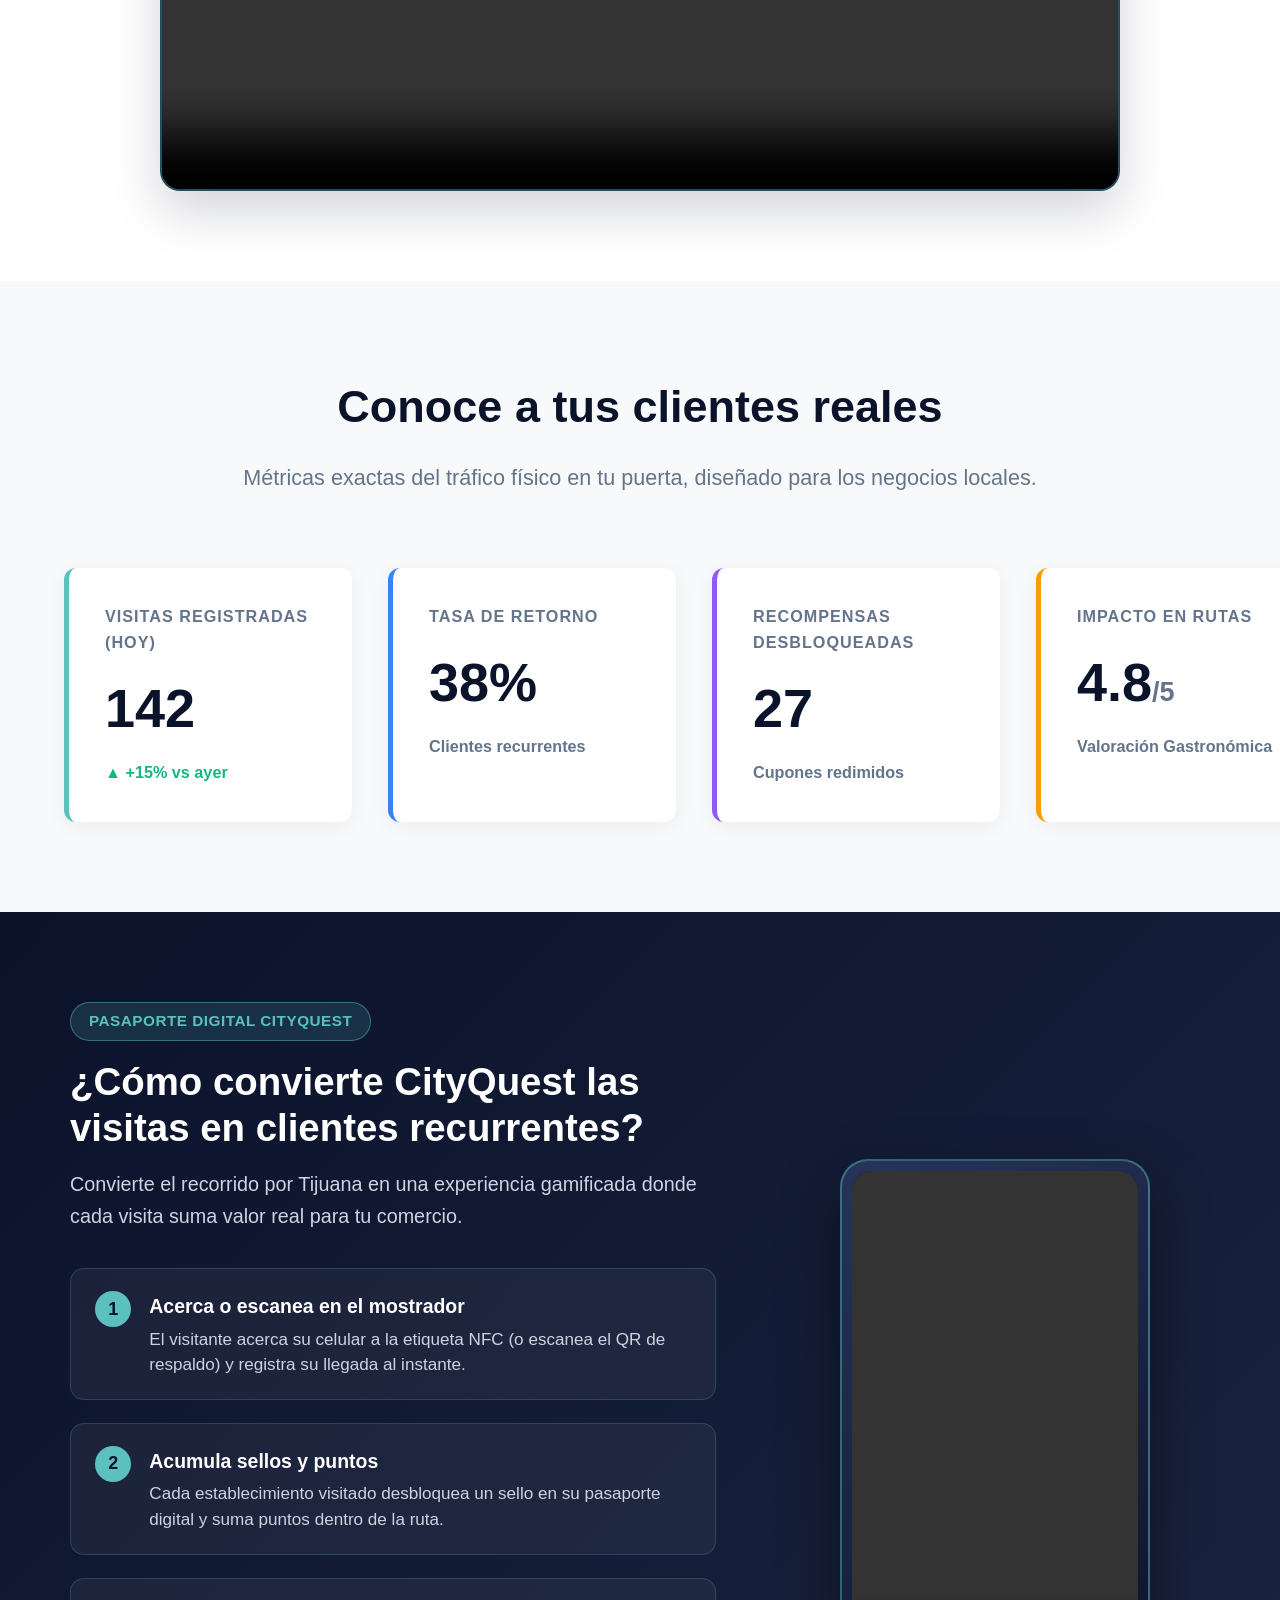
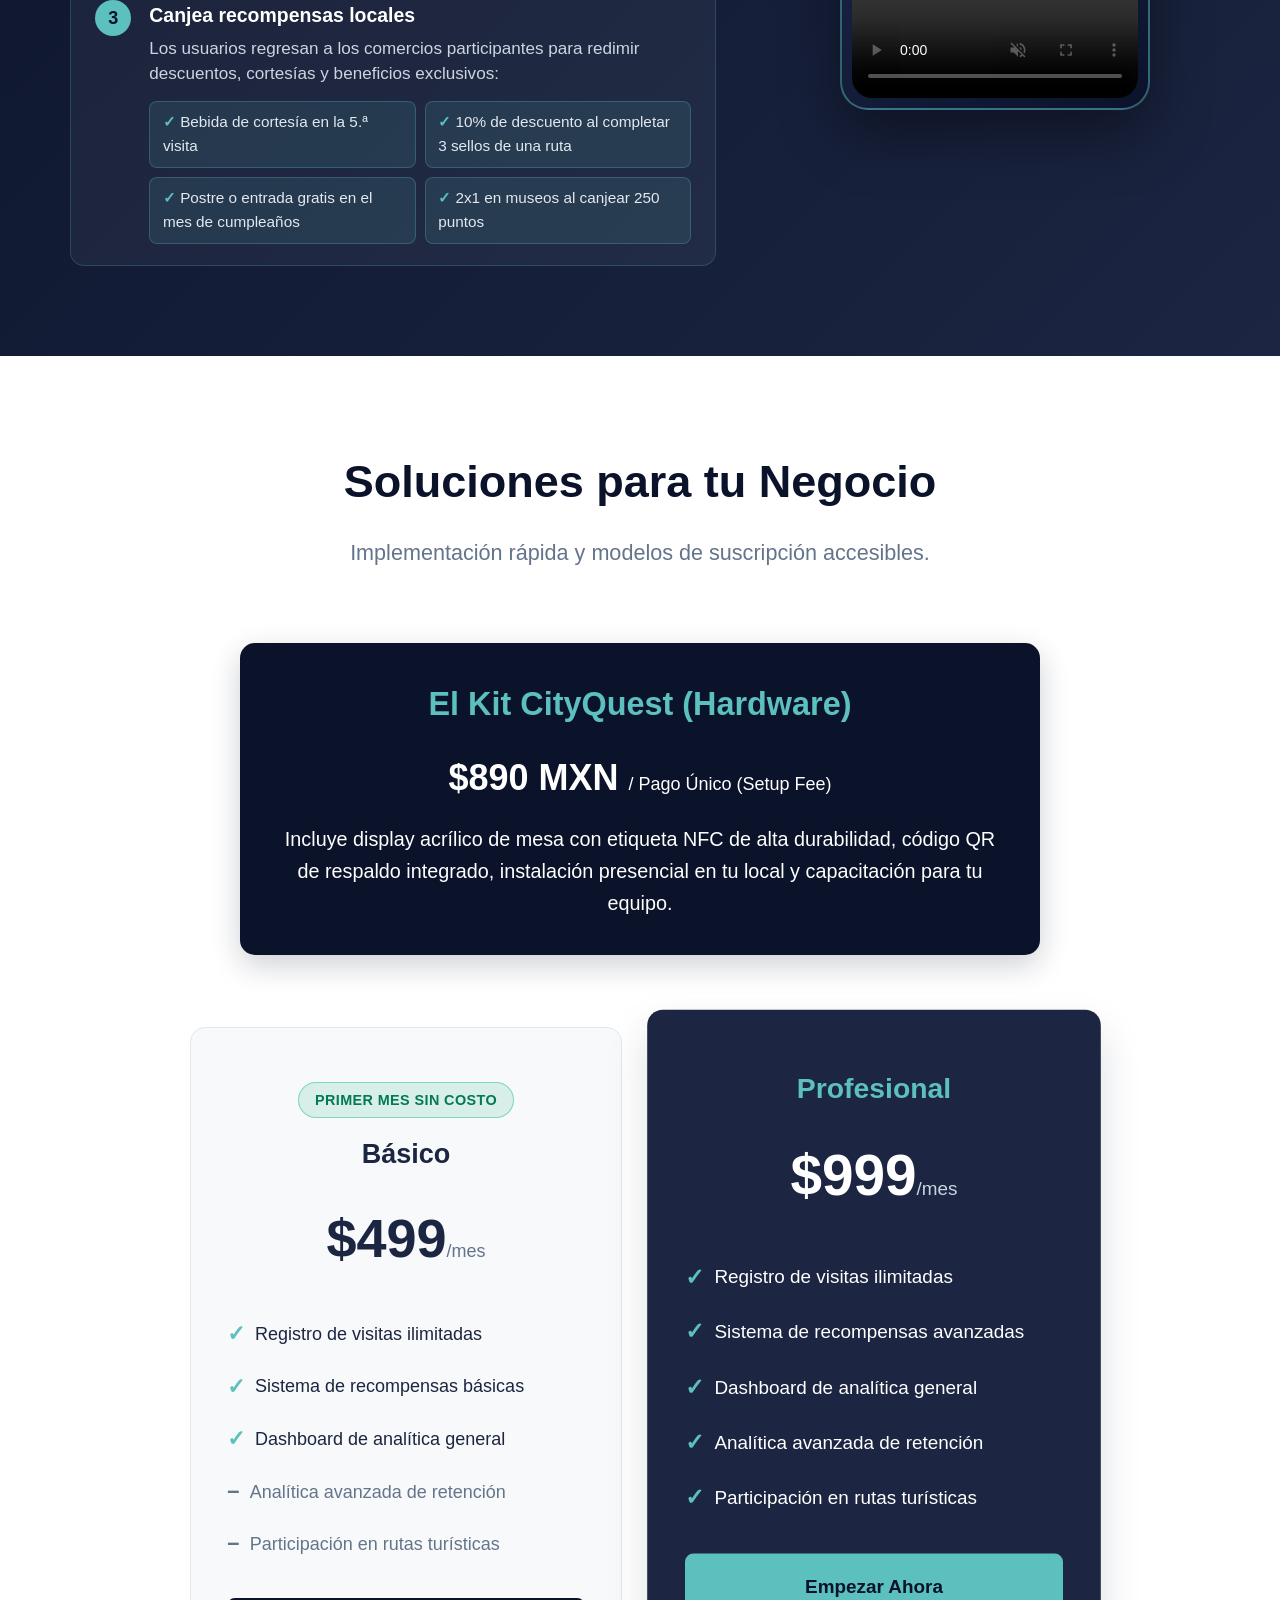
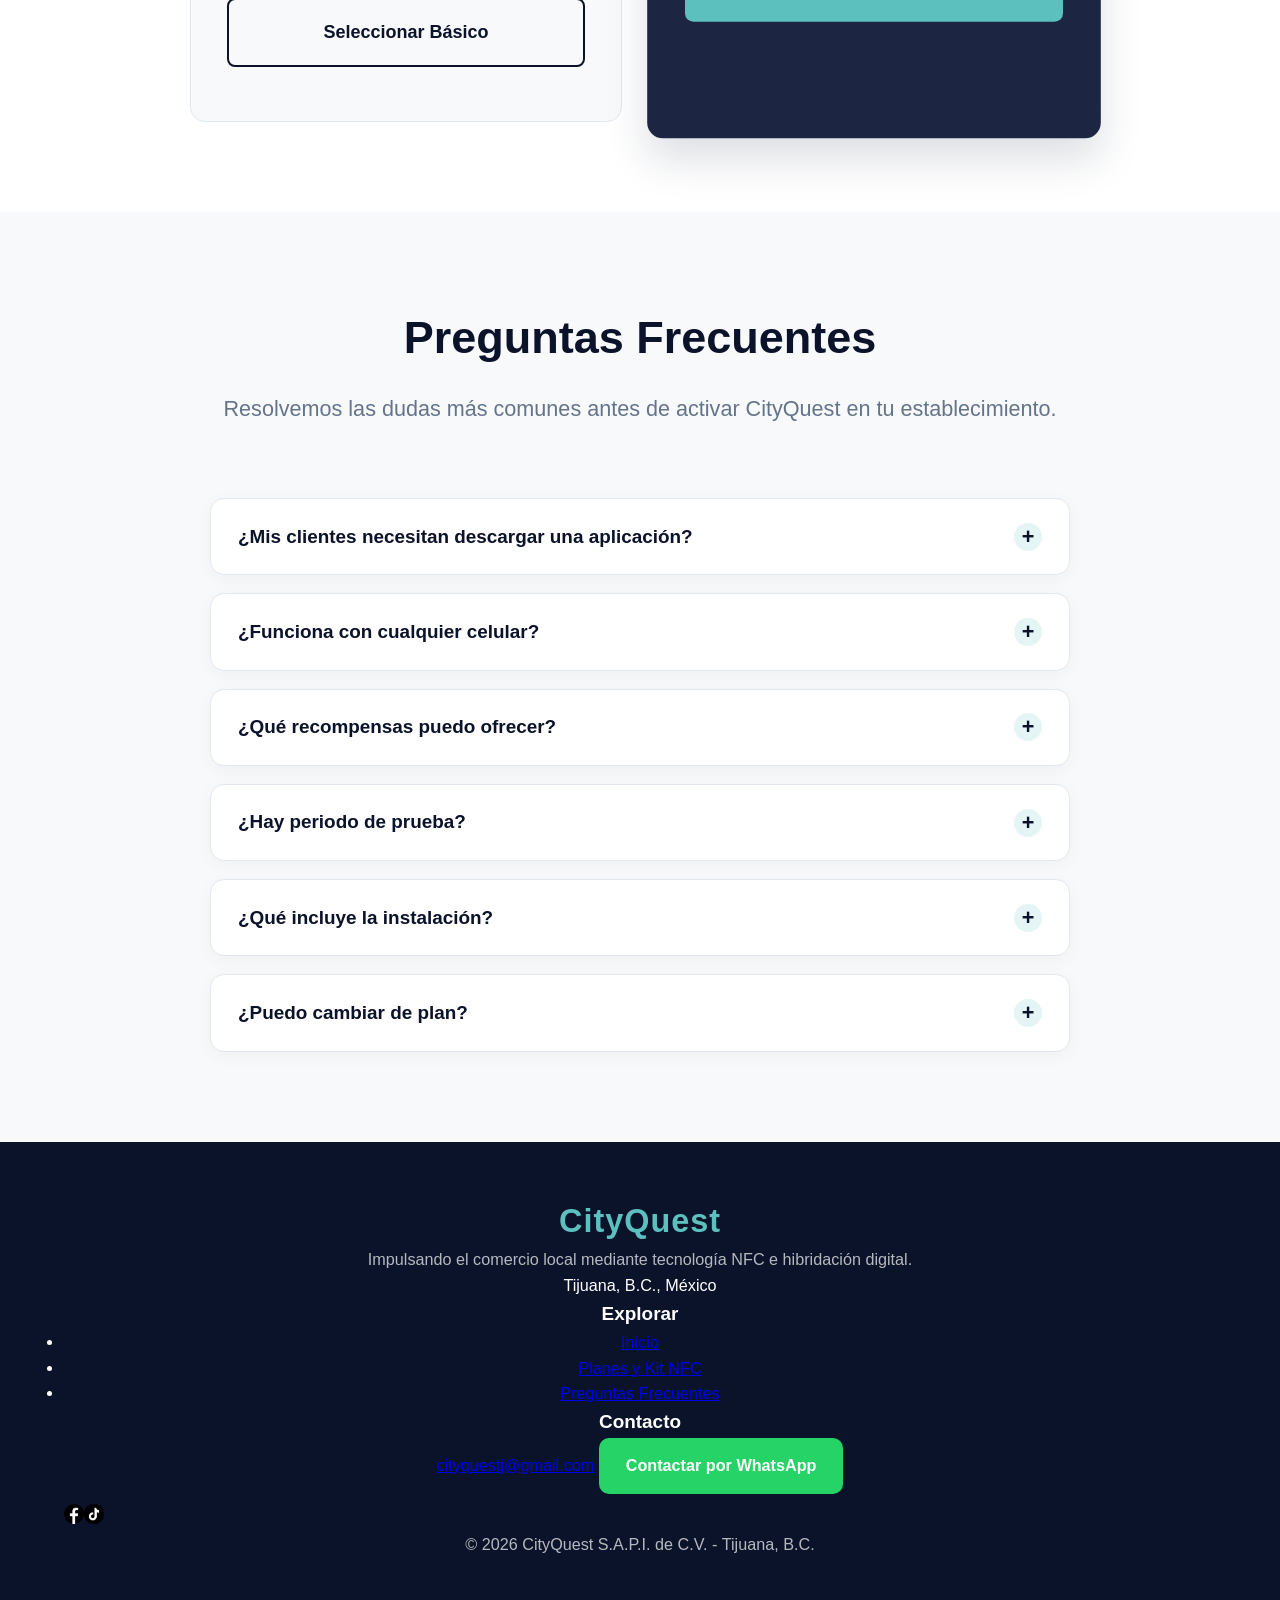
==== commit be950e8b: "correo en footer" ====
--- a/index.html
+++ b/index.html
@@ -392,17 +392,43 @@
 
     <!-- Footer -->
     <footer>
-        <h2 class="logo" style="margin-bottom: 1rem;">CityQuest</h2>
-        <p>Impulsando el comercio local mediante tecnología NFC e hibridación digital.</p>
-        <p style="margin-top: 1rem;">&copy; 2026 CityQuest S.A.P.I. de C.V. - Tijuana, B.C.</p>
-        <div clss="redes">
-            <a href="https://www.facebook.com/story.php?story_fbid=1136397499380548&id=100090309247141" target="_blank">
-                <img src="./img/facebook.png" alt="Facebook">
-            </a>
-
-            <a href="https://www.tiktok.com/@thebest.playlist/photo/7707848285150579989" target="_blank">
-                <img src="./img/tiktok.png" alt="TikTok">
-            </a>
+        <div class="footer-container">
+            <div class="footer-grid">
+                <div class="footer-brand">
+                    <h2 class="logo">CityQuest</h2>
+                    <p class="footer-tagline">Impulsando el comercio local mediante tecnología NFC e hibridación digital.</p>
+                    <span class="footer-location">Tijuana, B.C., México</span>
+                </div>
+
+                <div class="footer-col">
+                    <h3 class="footer-heading">Explorar</h3>
+                    <ul class="footer-nav">
+                        <li><a href="#" onclick="navigateTo('home', event)">Inicio</a></li>
+                        <li><a href="#planes" onclick="navigateTo('home', event, 'planes')">Planes y Kit NFC</a></li>
+                        <li><a href="#preguntas" onclick="navigateTo('home', event, 'preguntas')">Preguntas Frecuentes</a></li>
+                    </ul>
+                </div>
+
+                <div class="footer-col">
+                    <h3 class="footer-heading">Contacto</h3>
+                    <div class="footer-contact">
+                        <a href="mailto:cityquestj@gmail.com" class="footer-email">cityquestj@gmail.com</a>
+                        <a href="https://wa.me/526631629527?text=Hola%2C%20quiero%20informaci%C3%B3n%20de%20CityQuest%20para%20mi%20negocio" target="_blank" rel="noopener noreferrer" class="whatsapp-btn footer-wa-btn">Contactar por WhatsApp</a>
+                    </div>
+                    <div class="redes">
+                        <a href="https://www.facebook.com/story.php?story_fbid=1136397499380548&id=100090309247141" target="_blank" rel="noopener noreferrer" aria-label="Facebook">
+                            <img src="./img/facebook.png" alt="Facebook">
+                        </a>
+                        <a href="https://www.tiktok.com/@cityquest.tj" target="_blank" rel="noopener noreferrer" aria-label="TikTok">
+                            <img src="./img/tiktok.png" alt="TikTok">
+                        </a>
+                    </div>
+                </div>
+            </div>
+
+            <div class="footer-bottom">
+                <p>&copy; 2026 CityQuest S.A.P.I. de C.V. - Tijuana, B.C.</p>
+            </div>
         </div>
     </footer>
 
